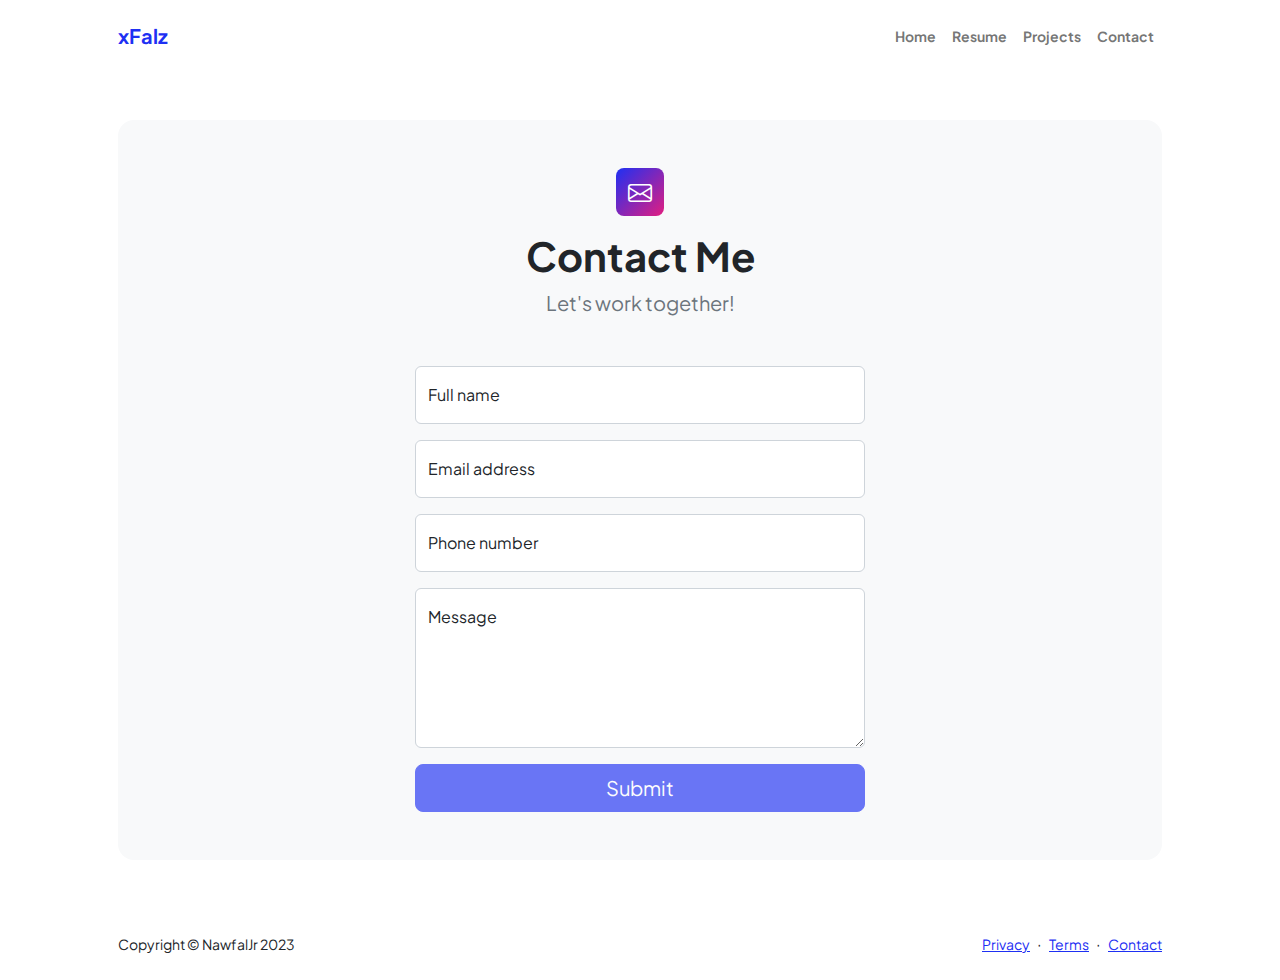
==== contact.html @ ce2e2e3f "Add files via upload" ====
<!DOCTYPE html>
<html lang="en">
    <head>
        <meta charset="utf-8" />
        <meta name="viewport" content="width=device-width, initial-scale=1, shrink-to-fit=no" />
        <meta name="description" content />
        <meta name="author" content />
        <title>Modern Business - NawfalJr</title>
        <!-- Favicon-->
        <link rel="icon" type="image/x-icon" href="assets/20230721_092258.png" />
        <!-- Custom Google font-->
        <link rel="preconnect" href="https://fonts.googleapis.com" />
        <link rel="preconnect" href="https://fonts.gstatic.com" crossorigin />
        <link href="https://fonts.googleapis.com/css2?family=Plus+Jakarta+Sans:wght@100;200;300;400;500;600;700;800;900&amp;display=swap" rel="stylesheet" />
        <!-- Bootstrap icons-->
        <link href="https://cdn.jsdelivr.net/npm/bootstrap-icons@1.8.1/font/bootstrap-icons.css" rel="stylesheet" />
        <!-- Core theme CSS (includes Bootstrap)-->
        <link href="css/styles.css" rel="stylesheet" />
    </head>
    <body class="d-flex flex-column">
        <main class="flex-shrink-0">
            <!-- Navigation-->
            <nav class="navbar navbar-expand-lg navbar-light bg-white py-3">
                <div class="container px-5">
                    <a class="navbar-brand" href="index.html"><span class="fw-bolder text-primary">xFalz</span></a>
                    <button class="navbar-toggler" type="button" data-bs-toggle="collapse" data-bs-target="#navbarSupportedContent" aria-controls="navbarSupportedContent" aria-expanded="false" aria-label="Toggle navigation"><span class="navbar-toggler-icon"></span></button>
                    <div class="collapse navbar-collapse" id="navbarSupportedContent">
                        <ul class="navbar-nav ms-auto mb-2 mb-lg-0 small fw-bolder">
                            <li class="nav-item"><a class="nav-link" href="index.html">Home</a></li>
                            <li class="nav-item"><a class="nav-link" href="resume.html">Resume</a></li>
                            <li class="nav-item"><a class="nav-link" href="projects.html">Projects</a></li>
                            <li class="nav-item"><a class="nav-link" href="contact.html">Contact</a></li>
                        </ul>
                    </div>
                </div>
            </nav>
            <!-- Page content-->
            <section class="py-5">
                <div class="container px-5">
                    <!-- Contact form-->
                    <div class="bg-light rounded-4 py-5 px-4 px-md-5">
                        <div class="text-center mb-5">
                            <div class="feature bg-primary bg-gradient-primary-to-secondary text-white rounded-3 mb-3"><i class="bi bi-envelope"></i></div>
                            <h1 class="fw-bolder">Contact Me</h1>
                            <p class="lead fw-normal text-muted mb-0">Let's work together!</p>
                        </div>
                        <div class="row gx-5 justify-content-center">
                            <div class="col-lg-8 col-xl-6">
                                <!-- * * * * * * * * * * * * * * *-->
                                <!-- * * SB Forms Contact Form * *-->
                                <!-- * * * * * * * * * * * * * * *-->
                                <!-- This form is pre-integrated with SB Forms.-->
                                <!-- To make this form functional, sign up at-->
                                <!-- https://startbootstrap.com/solution/contact-forms-->
                                <!-- to get an API token!-->
                                <form id="contactForm" data-sb-form-api-token="API_TOKEN">
                                    <!-- Name input-->
                                    <div class="form-floating mb-3">
                                        <input class="form-control" id="name" type="text" placeholder="Enter your name..." data-sb-validations="required" />
                                        <label for="name">Full name</label>
                                        <div class="invalid-feedback" data-sb-feedback="name:required">A name is required.</div>
                                    </div>
                                    <!-- Email address input-->
                                    <div class="form-floating mb-3">
                                        <input class="form-control" id="email" type="email" placeholder="name@example.com" data-sb-validations="required,email" />
                                        <label for="email">Email address</label>
                                        <div class="invalid-feedback" data-sb-feedback="email:required">An email is required.</div>
                                        <div class="invalid-feedback" data-sb-feedback="email:email">Email is not valid.</div>
                                    </div>
                                    <!-- Phone number input-->
                                    <div class="form-floating mb-3">
                                        <input class="form-control" id="phone" type="tel" placeholder="(123) 456-7890" data-sb-validations="required" />
                                        <label for="phone">Phone number</label>
                                        <div class="invalid-feedback" data-sb-feedback="phone:required">A phone number is required.</div>
                                    </div>
                                    <!-- Message input-->
                                    <div class="form-floating mb-3">
                                        <textarea class="form-control" id="message" type="text" placeholder="Enter your message here..." style="height: 10rem" data-sb-validations="required"></textarea>
                                        <label for="message">Message</label>
                                        <div class="invalid-feedback" data-sb-feedback="message:required">A message is required.</div>
                                    </div>
                                    <!-- Submit success message-->
                                    <!---->
                                    <!-- This is what your users will see when the form-->
                                    <!-- has successfully submitted-->
                                    <div class="d-none" id="submitSuccessMessage">
                                        <div class="text-center mb-3">
                                            <div class="fw-bolder">Form submission successful!</div>
                                            To activate this form, sign up at
                                            <br />
                                            <a href="https://startbootstrap.com/solution/contact-forms">https://startbootstrap.com/solution/contact-forms</a>
                                        </div>
                                    </div>
                                    <!-- Submit error message-->
                                    <!---->
                                    <!-- This is what your users will see when there is-->
                                    <!-- an error submitting the form-->
                                    <div class="d-none" id="submitErrorMessage"><div class="text-center text-danger mb-3">Error sending message!</div></div>
                                    <!-- Submit Button-->
                                    <div class="d-grid"><button class="btn btn-primary btn-lg disabled" id="submitButton" type="submit">Submit</button></div>
                                </form>
                            </div>
                        </div>
                    </div>
                </div>
            </section>
        </main>
        <!-- Footer-->
        <footer class="bg-white py-4 mt-auto">
            <div class="container px-5">
                <div class="row align-items-center justify-content-between flex-column flex-sm-row">
                    <div class="col-auto"><div class="small m-0">Copyright &copy; NawfalJr 2023</div></div>
                    <div class="col-auto">
                        <a class="small" href="#!">Privacy</a>
                        <span class="mx-1">&middot;</span>
                        <a class="small" href="#!">Terms</a>
                        <span class="mx-1">&middot;</span>
                        <a class="small" href="#!">Contact</a>
                    </div>
                </div>
            </div>
        </footer>
        <!-- Bootstrap core JS-->
        <script src="https://cdn.jsdelivr.net/npm/bootstrap@5.2.3/dist/js/bootstrap.bundle.min.js"></script>
        <!-- Core theme JS-->
        <script src="js/scripts.js"></script>
        <!-- * * * * * * * * * * * * * * * * * * * * * * * * * * * * * * * * * * * * * * * *-->
        <!-- * *                               SB Forms JS                               * *-->
        <!-- * * Activate your form at https://startbootstrap.com/solution/contact-forms * *-->
        <!-- * * * * * * * * * * * * * * * * * * * * * * * * * * * * * * * * * * * * * * * *-->
        <script src="https://cdn.startbootstrap.com/sb-forms-latest.js"></script>
    </body>
</html>
---- css/styles.css ----
@charset "UTF-8";
:root {
  --bs-blue: #1e30f3;
  --bs-indigo: #6610f2;
  --bs-purple: #6f42c1;
  --bs-pink: #e21e80;
  --bs-red: #dc3545;
  --bs-orange: #fd7e14;
  --bs-yellow: #ffc107;
  --bs-green: #198754;
  --bs-teal: #20c997;
  --bs-cyan: #0dcaf0;
  --bs-black: #000;
  --bs-white: #fff;
  --bs-gray: #6c757d;
  --bs-gray-dark: #343a40;
  --bs-gray-100: #f8f9fa;
  --bs-gray-200: #e9ecef;
  --bs-gray-300: #dee2e6;
  --bs-gray-400: #ced4da;
  --bs-gray-500: #adb5bd;
  --bs-gray-600: #6c757d;
  --bs-gray-700: #495057;
  --bs-gray-800: #343a40;
  --bs-gray-900: #212529;
  --bs-primary: #1e30f3;
  --bs-secondary: #e21e80;
  --bs-success: #198754;
  --bs-info: #0dcaf0;
  --bs-warning: #ffc107;
  --bs-danger: #dc3545;
  --bs-light: #f8f9fa;
  --bs-dark: #212529;
  --bs-primary-rgb: 30, 48, 243;
  --bs-secondary-rgb: 226, 30, 128;
  --bs-success-rgb: 25, 135, 84;
  --bs-info-rgb: 13, 202, 240;
  --bs-warning-rgb: 255, 193, 7;
  --bs-danger-rgb: 220, 53, 69;
  --bs-light-rgb: 248, 249, 250;
  --bs-dark-rgb: 33, 37, 41;
  --bs-white-rgb: 255, 255, 255;
  --bs-black-rgb: 0, 0, 0;
  --bs-body-color-rgb: 33, 37, 41;
  --bs-body-bg-rgb: 255, 255, 255;
  --bs-font-sans-serif: "Plus Jakarta Sans";
  --bs-font-monospace: SFMono-Regular, Menlo, Monaco, Consolas, "Liberation Mono", "Courier New", monospace;
  --bs-gradient: linear-gradient(180deg, rgba(255, 255, 255, 0.15), rgba(255, 255, 255, 0));
  --bs-body-font-family: var(--bs-font-sans-serif);
  --bs-body-font-size: 1rem;
  --bs-body-font-weight: 400;
  --bs-body-line-height: 1.5;
  --bs-body-color: #212529;
  --bs-body-bg: #fff;
  --bs-border-width: 1px;
  --bs-border-style: solid;
  --bs-border-color: #dee2e6;
  --bs-border-color-translucent: rgba(0, 0, 0, 0.175);
  --bs-border-radius: 0.375rem;
  --bs-border-radius-sm: 0.25rem;
  --bs-border-radius-lg: 0.5rem;
  --bs-border-radius-xl: 1rem;
  --bs-border-radius-2xl: 2rem;
  --bs-border-radius-pill: 50rem;
  --bs-link-color: #1e30f3;
  --bs-link-hover-color: #1826c2;
  --bs-code-color: #e21e80;
  --bs-highlight-bg: #fff3cd;
}

*,
*::before,
*::after {
  box-sizing: border-box;
}

@media (prefers-reduced-motion: no-preference) {
  :root {
    scroll-behavior: smooth;
  }
}

body {
  margin: 0;
  font-family: var(--bs-body-font-family);
  font-size: var(--bs-body-font-size);
  font-weight: var(--bs-body-font-weight);
  line-height: var(--bs-body-line-height);
  color: var(--bs-body-color);
  text-align: var(--bs-body-text-align);
  background-color: var(--bs-body-bg);
  -webkit-text-size-adjust: 100%;
  -webkit-tap-highlight-color: rgba(255, 255, 255, 0);
}

hr {
  margin: 1rem 0;
  color: inherit;
  border: 0;
  border-top: 1px solid;
  opacity: 0.25;
}

h6, .h6, h5, .h5, h4, .h4, h3, .h3, h2, .h2, h1, .h1 {
  margin-top: 0;
  margin-bottom: 0.5rem;
  font-weight: 500;
  line-height: 1.2;
}

h1, .h1 {
  font-size: calc(1.375rem + 1.5vw);
}
@media (min-width: 1200px) {
  h1, .h1 {
    font-size: 2.5rem;
  }
}

h2, .h2 {
  font-size: calc(1.325rem + 0.9vw);
}
@media (min-width: 1200px) {
  h2, .h2 {
    font-size: 2rem;
  }
}

h3, .h3 {
  font-size: calc(1.3rem + 0.6vw);
}
@media (min-width: 1200px) {
  h3, .h3 {
    font-size: 1.75rem;
  }
}

h4, .h4 {
  font-size: calc(1.275rem + 0.3vw);
}
@media (min-width: 1200px) {
  h4, .h4 {
    font-size: 1.5rem;
  }
}

h5, .h5 {
  font-size: 1.25rem;
}

h6, .h6 {
  font-size: 1rem;
}

p {
  margin-top: 0;
  margin-bottom: 1rem;
}

abbr[title] {
  -webkit-text-decoration: underline dotted;
          text-decoration: underline dotted;
  cursor: help;
  -webkit-text-decoration-skip-ink: none;
          text-decoration-skip-ink: none;
}

address {
  margin-bottom: 1rem;
  font-style: normal;
  line-height: inherit;
}

ol,
ul {
  padding-left: 2rem;
}

ol,
ul,
dl {
  margin-top: 0;
  margin-bottom: 1rem;
}

ol ol,
ul ul,
ol ul,
ul ol {
  margin-bottom: 0;
}

dt {
  font-weight: 700;
}

dd {
  margin-bottom: 0.5rem;
  margin-left: 0;
}

blockquote {
  margin: 0 0 1rem;
}

b,
strong {
  font-weight: bolder;
}

small, .small {
  font-size: 0.875em;
}

mark, .mark {
  padding: 0.1875em;
  background-color: var(--bs-highlight-bg);
}

sub,
sup {
  position: relative;
  font-size: 0.75em;
  line-height: 0;
  vertical-align: baseline;
}

sub {
  bottom: -0.25em;
}

sup {
  top: -0.5em;
}

a {
  color: var(--bs-link-color);
  text-decoration: underline;
}
a:hover {
  color: var(--bs-link-hover-color);
}

a:not([href]):not([class]), a:not([href]):not([class]):hover {
  color: inherit;
  text-decoration: none;
}

pre,
code,
kbd,
samp {
  font-family: var(--bs-font-monospace);
  font-size: 1em;
}

pre {
  display: block;
  margin-top: 0;
  margin-bottom: 1rem;
  overflow: auto;
  font-size: 0.875em;
}
pre code {
  font-size: inherit;
  color: inherit;
  word-break: normal;
}

code {
  font-size: 0.875em;
  color: var(--bs-code-color);
  word-wrap: break-word;
}
a > code {
  color: inherit;
}

kbd {
  padding: 0.1875rem 0.375rem;
  font-size: 0.875em;
  color: var(--bs-body-bg);
  background-color: var(--bs-body-color);
  border-radius: 0.25rem;
}
kbd kbd {
  padding: 0;
  font-size: 1em;
}

figure {
  margin: 0 0 1rem;
}

img,
svg {
  vertical-align: middle;
}

table {
  caption-side: bottom;
  border-collapse: collapse;
}

caption {
  padding-top: 0.5rem;
  padding-bottom: 0.5rem;
  color: #6c757d;
  text-align: left;
}

th {
  text-align: inherit;
  text-align: -webkit-match-parent;
}

thead,
tbody,
tfoot,
tr,
td,
th {
  border-color: inherit;
  border-style: solid;
  border-width: 0;
}

label {
  display: inline-block;
}

button {
  border-radius: 0;
}

button:focus:not(:focus-visible) {
  outline: 0;
}

input,
button,
select,
optgroup,
textarea {
  margin: 0;
  font-family: inherit;
  font-size: inherit;
  line-height: inherit;
}

button,
select {
  text-transform: none;
}

[role=button] {
  cursor: pointer;
}

select {
  word-wrap: normal;
}
select:disabled {
  opacity: 1;
}

[list]:not([type=date]):not([type=datetime-local]):not([type=month]):not([type=week]):not([type=time])::-webkit-calendar-picker-indicator {
  display: none !important;
}

button,
[type=button],
[type=reset],
[type=submit] {
  -webkit-appearance: button;
}
button:not(:disabled),
[type=button]:not(:disabled),
[type=reset]:not(:disabled),
[type=submit]:not(:disabled) {
  cursor: pointer;
}

::-moz-focus-inner {
  padding: 0;
  border-style: none;
}

textarea {
  resize: vertical;
}

fieldset {
  min-width: 0;
  padding: 0;
  margin: 0;
  border: 0;
}

legend {
  float: left;
  width: 100%;
  padding: 0;
  margin-bottom: 0.5rem;
  font-size: calc(1.275rem + 0.3vw);
  line-height: inherit;
}
@media (min-width: 1200px) {
  legend {
    font-size: 1.5rem;
  }
}
legend + * {
  clear: left;
}

::-webkit-datetime-edit-fields-wrapper,
::-webkit-datetime-edit-text,
::-webkit-datetime-edit-minute,
::-webkit-datetime-edit-hour-field,
::-webkit-datetime-edit-day-field,
::-webkit-datetime-edit-month-field,
::-webkit-datetime-edit-year-field {
  padding: 0;
}

::-webkit-inner-spin-button {
  height: auto;
}

[type=search] {
  outline-offset: -2px;
  -webkit-appearance: textfield;
}

/* rtl:raw:
[type="tel"],
[type="url"],
[type="email"],
[type="number"] {
  direction: ltr;
}
*/
::-webkit-search-decoration {
  -webkit-appearance: none;
}

::-webkit-color-swatch-wrapper {
  padding: 0;
}

::file-selector-button {
  font: inherit;
  -webkit-appearance: button;
}

output {
  display: inline-block;
}

iframe {
  border: 0;
}

summary {
  display: list-item;
  cursor: pointer;
}

progress {
  vertical-align: baseline;
}

[hidden] {
  display: none !important;
}

.lead {
  font-size: 1.25rem;
  font-weight: 300;
}

.display-1 {
  font-size: calc(1.625rem + 4.5vw);
  font-weight: 300;
  line-height: 1.2;
}
@media (min-width: 1200px) {
  .display-1 {
    font-size: 5rem;
  }
}

.display-2 {
  font-size: calc(1.575rem + 3.9vw);
  font-weight: 300;
  line-height: 1.2;
}
@media (min-width: 1200px) {
  .display-2 {
    font-size: 4.5rem;
  }
}

.display-3 {
  font-size: calc(1.525rem + 3.3vw);
  font-weight: 300;
  line-height: 1.2;
}
@media (min-width: 1200px) {
  .display-3 {
    font-size: 4rem;
  }
}

.display-4 {
  font-size: calc(1.475rem + 2.7vw);
  font-weight: 300;
  line-height: 1.2;
}
@media (min-width: 1200px) {
  .display-4 {
    font-size: 3.5rem;
  }
}

.display-5 {
  font-size: calc(1.425rem + 2.1vw);
  font-weight: 300;
  line-height: 1.2;
}
@media (min-width: 1200px) {
  .display-5 {
    font-size: 3rem;
  }
}

.display-6 {
  font-size: calc(1.375rem + 1.5vw);
  font-weight: 300;
  line-height: 1.2;
}
@media (min-width: 1200px) {
  .display-6 {
    font-size: 2.5rem;
  }
}

.list-unstyled {
  padding-left: 0;
  list-style: none;
}

.list-inline {
  padding-left: 0;
  list-style: none;
}

.list-inline-item {
  display: inline-block;
}
.list-inline-item:not(:last-child) {
  margin-right: 0.5rem;
}

.initialism {
  font-size: 0.875em;
  text-transform: uppercase;
}

.blockquote {
  margin-bottom: 1rem;
  font-size: 1.25rem;
}
.blockquote > :last-child {
  margin-bottom: 0;
}

.blockquote-footer {
  margin-top: -1rem;
  margin-bottom: 1rem;
  font-size: 0.875em;
  color: #6c757d;
}
.blockquote-footer::before {
  content: "— ";
}

.img-fluid {
  max-width: 100%;
  height: auto;
}

.img-thumbnail {
  padding: 0.25rem;
  background-color: #fff;
  border: 1px solid var(--bs-border-color);
  border-radius: 0.375rem;
  max-width: 100%;
  height: auto;
}

.figure {
  display: inline-block;
}

.figure-img {
  margin-bottom: 0.5rem;
  line-height: 1;
}

.figure-caption {
  font-size: 0.875em;
  color: #6c757d;
}

.container,
.container-fluid,
.container-xxl,
.container-xl,
.container-lg,
.container-md,
.container-sm {
  --bs-gutter-x: 1.5rem;
  --bs-gutter-y: 0;
  width: 100%;
  padding-right: calc(var(--bs-gutter-x) * 0.5);
  padding-left: calc(var(--bs-gutter-x) * 0.5);
  margin-right: auto;
  margin-left: auto;
}

@media (min-width: 576px) {
  .container-sm, .container {
    max-width: 540px;
  }
}
@media (min-width: 768px) {
  .container-md, .container-sm, .container {
    max-width: 720px;
  }
}
@media (min-width: 992px) {
  .container-lg, .container-md, .container-sm, .container {
    max-width: 960px;
  }
}
@media (min-width: 1200px) {
  .container-xl, .container-lg, .container-md, .container-sm, .container {
    max-width: 1140px;
  }
}
@media (min-width: 1400px) {
  .container-xxl, .container-xl, .container-lg, .container-md, .container-sm, .container {
    max-width: 1320px;
  }
}
.row {
  --bs-gutter-x: 1.5rem;
  --bs-gutter-y: 0;
  display: flex;
  flex-wrap: wrap;
  margin-top: calc(-1 * var(--bs-gutter-y));
  margin-right: calc(-0.5 * var(--bs-gutter-x));
  margin-left: calc(-0.5 * var(--bs-gutter-x));
}
.row > * {
  flex-shrink: 0;
  width: 100%;
  max-width: 100%;
  padding-right: calc(var(--bs-gutter-x) * 0.5);
  padding-left: calc(var(--bs-gutter-x) * 0.5);
  margin-top: var(--bs-gutter-y);
}

.col {
  flex: 1 0 0%;
}

.row-cols-auto > * {
  flex: 0 0 auto;
  width: auto;
}

.row-cols-1 > * {
  flex: 0 0 auto;
  width: 100%;
}

.row-cols-2 > * {
  flex: 0 0 auto;
  width: 50%;
}

.row-cols-3 > * {
  flex: 0 0 auto;
  width: 33.3333333333%;
}

.row-cols-4 > * {
  flex: 0 0 auto;
  width: 25%;
}

.row-cols-5 > * {
  flex: 0 0 auto;
  width: 20%;
}

.row-cols-6 > * {
  flex: 0 0 auto;
  width: 16.6666666667%;
}

.col-auto {
  flex: 0 0 auto;
  width: auto;
}

.col-1 {
  flex: 0 0 auto;
  width: 8.33333333%;
}

.col-2 {
  flex: 0 0 auto;
  width: 16.66666667%;
}

.col-3 {
  flex: 0 0 auto;
  width: 25%;
}

.col-4 {
  flex: 0 0 auto;
  width: 33.33333333%;
}

.col-5 {
  flex: 0 0 auto;
  width: 41.66666667%;
}

.col-6 {
  flex: 0 0 auto;
  width: 50%;
}

.col-7 {
  flex: 0 0 auto;
  width: 58.33333333%;
}

.col-8 {
  flex: 0 0 auto;
  width: 66.66666667%;
}

.col-9 {
  flex: 0 0 auto;
  width: 75%;
}

.col-10 {
  flex: 0 0 auto;
  width: 83.33333333%;
}

.col-11 {
  flex: 0 0 auto;
  width: 91.66666667%;
}

.col-12 {
  flex: 0 0 auto;
  width: 100%;
}

.offset-1 {
  margin-left: 8.33333333%;
}

.offset-2 {
  margin-left: 16.66666667%;
}

.offset-3 {
  margin-left: 25%;
}

.offset-4 {
  margin-left: 33.33333333%;
}

.offset-5 {
  margin-left: 41.66666667%;
}

.offset-6 {
  margin-left: 50%;
}

.offset-7 {
  margin-left: 58.33333333%;
}

.offset-8 {
  margin-left: 66.66666667%;
}

.offset-9 {
  margin-left: 75%;
}

.offset-10 {
  margin-left: 83.33333333%;
}

.offset-11 {
  margin-left: 91.66666667%;
}

.g-0,
.gx-0 {
  --bs-gutter-x: 0;
}

.g-0,
.gy-0 {
  --bs-gutter-y: 0;
}

.g-1,
.gx-1 {
  --bs-gutter-x: 0.25rem;
}

.g-1,
.gy-1 {
  --bs-gutter-y: 0.25rem;
}

.g-2,
.gx-2 {
  --bs-gutter-x: 0.5rem;
}

.g-2,
.gy-2 {
  --bs-gutter-y: 0.5rem;
}

.g-3,
.gx-3 {
  --bs-gutter-x: 1rem;
}

.g-3,
.gy-3 {
  --bs-gutter-y: 1rem;
}

.g-4,
.gx-4 {
  --bs-gutter-x: 1.5rem;
}

.g-4,
.gy-4 {
  --bs-gutter-y: 1.5rem;
}

.g-5,
.gx-5 {
  --bs-gutter-x: 3rem;
}

.g-5,
.gy-5 {
  --bs-gutter-y: 3rem;
}

@media (min-width: 576px) {
  .col-sm {
    flex: 1 0 0%;
  }
  .row-cols-sm-auto > * {
    flex: 0 0 auto;
    width: auto;
  }
  .row-cols-sm-1 > * {
    flex: 0 0 auto;
    width: 100%;
  }
  .row-cols-sm-2 > * {
    flex: 0 0 auto;
    width: 50%;
  }
  .row-cols-sm-3 > * {
    flex: 0 0 auto;
    width: 33.3333333333%;
  }
  .row-cols-sm-4 > * {
    flex: 0 0 auto;
    width: 25%;
  }
  .row-cols-sm-5 > * {
    flex: 0 0 auto;
    width: 20%;
  }
  .row-cols-sm-6 > * {
    flex: 0 0 auto;
    width: 16.6666666667%;
  }
  .col-sm-auto {
    flex: 0 0 auto;
    width: auto;
  }
  .col-sm-1 {
    flex: 0 0 auto;
    width: 8.33333333%;
  }
  .col-sm-2 {
    flex: 0 0 auto;
    width: 16.66666667%;
  }
  .col-sm-3 {
    flex: 0 0 auto;
    width: 25%;
  }
  .col-sm-4 {
    flex: 0 0 auto;
    width: 33.33333333%;
  }
  .col-sm-5 {
    flex: 0 0 auto;
    width: 41.66666667%;
  }
  .col-sm-6 {
    flex: 0 0 auto;
    width: 50%;
  }
  .col-sm-7 {
    flex: 0 0 auto;
    width: 58.33333333%;
  }
  .col-sm-8 {
    flex: 0 0 auto;
    width: 66.66666667%;
  }
  .col-sm-9 {
    flex: 0 0 auto;
    width: 75%;
  }
  .col-sm-10 {
    flex: 0 0 auto;
    width: 83.33333333%;
  }
  .col-sm-11 {
    flex: 0 0 auto;
    width: 91.66666667%;
  }
  .col-sm-12 {
    flex: 0 0 auto;
    width: 100%;
  }
  .offset-sm-0 {
    margin-left: 0;
  }
  .offset-sm-1 {
    margin-left: 8.33333333%;
  }
  .offset-sm-2 {
    margin-left: 16.66666667%;
  }
  .offset-sm-3 {
    margin-left: 25%;
  }
  .offset-sm-4 {
    margin-left: 33.33333333%;
  }
  .offset-sm-5 {
    margin-left: 41.66666667%;
  }
  .offset-sm-6 {
    margin-left: 50%;
  }
  .offset-sm-7 {
    margin-left: 58.33333333%;
  }
  .offset-sm-8 {
    margin-left: 66.66666667%;
  }
  .offset-sm-9 {
    margin-left: 75%;
  }
  .offset-sm-10 {
    margin-left: 83.33333333%;
  }
  .offset-sm-11 {
    margin-left: 91.66666667%;
  }
  .g-sm-0,
  .gx-sm-0 {
    --bs-gutter-x: 0;
  }
  .g-sm-0,
  .gy-sm-0 {
    --bs-gutter-y: 0;
  }
  .g-sm-1,
  .gx-sm-1 {
    --bs-gutter-x: 0.25rem;
  }
  .g-sm-1,
  .gy-sm-1 {
    --bs-gutter-y: 0.25rem;
  }
  .g-sm-2,
  .gx-sm-2 {
    --bs-gutter-x: 0.5rem;
  }
  .g-sm-2,
  .gy-sm-2 {
    --bs-gutter-y: 0.5rem;
  }
  .g-sm-3,
  .gx-sm-3 {
    --bs-gutter-x: 1rem;
  }
  .g-sm-3,
  .gy-sm-3 {
    --bs-gutter-y: 1rem;
  }
  .g-sm-4,
  .gx-sm-4 {
    --bs-gutter-x: 1.5rem;
  }
  .g-sm-4,
  .gy-sm-4 {
    --bs-gutter-y: 1.5rem;
  }
  .g-sm-5,
  .gx-sm-5 {
    --bs-gutter-x: 3rem;
  }
  .g-sm-5,
  .gy-sm-5 {
    --bs-gutter-y: 3rem;
  }
}
@media (min-width: 768px) {
  .col-md {
    flex: 1 0 0%;
  }
  .row-cols-md-auto > * {
    flex: 0 0 auto;
    width: auto;
  }
  .row-cols-md-1 > * {
    flex: 0 0 auto;
    width: 100%;
  }
  .row-cols-md-2 > * {
    flex: 0 0 auto;
    width: 50%;
  }
  .row-cols-md-3 > * {
    flex: 0 0 auto;
    width: 33.3333333333%;
  }
  .row-cols-md-4 > * {
    flex: 0 0 auto;
    width: 25%;
  }
  .row-cols-md-5 > * {
    flex: 0 0 auto;
    width: 20%;
  }
  .row-cols-md-6 > * {
    flex: 0 0 auto;
    width: 16.6666666667%;
  }
  .col-md-auto {
    flex: 0 0 auto;
    width: auto;
  }
  .col-md-1 {
    flex: 0 0 auto;
    width: 8.33333333%;
  }
  .col-md-2 {
    flex: 0 0 auto;
    width: 16.66666667%;
  }
  .col-md-3 {
    flex: 0 0 auto;
    width: 25%;
  }
  .col-md-4 {
    flex: 0 0 auto;
    width: 33.33333333%;
  }
  .col-md-5 {
    flex: 0 0 auto;
    width: 41.66666667%;
  }
  .col-md-6 {
    flex: 0 0 auto;
    width: 50%;
  }
  .col-md-7 {
    flex: 0 0 auto;
    width: 58.33333333%;
  }
  .col-md-8 {
    flex: 0 0 auto;
    width: 66.66666667%;
  }
  .col-md-9 {
    flex: 0 0 auto;
    width: 75%;
  }
  .col-md-10 {
    flex: 0 0 auto;
    width: 83.33333333%;
  }
  .col-md-11 {
    flex: 0 0 auto;
    width: 91.66666667%;
  }
  .col-md-12 {
    flex: 0 0 auto;
    width: 100%;
  }
  .offset-md-0 {
    margin-left: 0;
  }
  .offset-md-1 {
    margin-left: 8.33333333%;
  }
  .offset-md-2 {
    margin-left: 16.66666667%;
  }
  .offset-md-3 {
    margin-left: 25%;
  }
  .offset-md-4 {
    margin-left: 33.33333333%;
  }
  .offset-md-5 {
    margin-left: 41.66666667%;
  }
  .offset-md-6 {
    margin-left: 50%;
  }
  .offset-md-7 {
    margin-left: 58.33333333%;
  }
  .offset-md-8 {
    margin-left: 66.66666667%;
  }
  .offset-md-9 {
    margin-left: 75%;
  }
  .offset-md-10 {
    margin-left: 83.33333333%;
  }
  .offset-md-11 {
    margin-left: 91.66666667%;
  }
  .g-md-0,
  .gx-md-0 {
    --bs-gutter-x: 0;
  }
  .g-md-0,
  .gy-md-0 {
    --bs-gutter-y: 0;
  }
  .g-md-1,
  .gx-md-1 {
    --bs-gutter-x: 0.25rem;
  }
  .g-md-1,
  .gy-md-1 {
    --bs-gutter-y: 0.25rem;
  }
  .g-md-2,
  .gx-md-2 {
    --bs-gutter-x: 0.5rem;
  }
  .g-md-2,
  .gy-md-2 {
    --bs-gutter-y: 0.5rem;
  }
  .g-md-3,
  .gx-md-3 {
    --bs-gutter-x: 1rem;
  }
  .g-md-3,
  .gy-md-3 {
    --bs-gutter-y: 1rem;
  }
  .g-md-4,
  .gx-md-4 {
    --bs-gutter-x: 1.5rem;
  }
  .g-md-4,
  .gy-md-4 {
    --bs-gutter-y: 1.5rem;
  }
  .g-md-5,
  .gx-md-5 {
    --bs-gutter-x: 3rem;
  }
  .g-md-5,
  .gy-md-5 {
    --bs-gutter-y: 3rem;
  }
}
@media (min-width: 992px) {
  .col-lg {
    flex: 1 0 0%;
  }
  .row-cols-lg-auto > * {
    flex: 0 0 auto;
    width: auto;
  }
  .row-cols-lg-1 > * {
    flex: 0 0 auto;
    width: 100%;
  }
  .row-cols-lg-2 > * {
    flex: 0 0 auto;
    width: 50%;
  }
  .row-cols-lg-3 > * {
    flex: 0 0 auto;
    width: 33.3333333333%;
  }
  .row-cols-lg-4 > * {
    flex: 0 0 auto;
    width: 25%;
  }
  .row-cols-lg-5 > * {
    flex: 0 0 auto;
    width: 20%;
  }
  .row-cols-lg-6 > * {
    flex: 0 0 auto;
    width: 16.6666666667%;
  }
  .col-lg-auto {
    flex: 0 0 auto;
    width: auto;
  }
  .col-lg-1 {
    flex: 0 0 auto;
    width: 8.33333333%;
  }
  .col-lg-2 {
    flex: 0 0 auto;
    width: 16.66666667%;
  }
  .col-lg-3 {
    flex: 0 0 auto;
    width: 25%;
  }
  .col-lg-4 {
    flex: 0 0 auto;
    width: 33.33333333%;
  }
  .col-lg-5 {
    flex: 0 0 auto;
    width: 41.66666667%;
  }
  .col-lg-6 {
    flex: 0 0 auto;
    width: 50%;
  }
  .col-lg-7 {
    flex: 0 0 auto;
    width: 58.33333333%;
  }
  .col-lg-8 {
    flex: 0 0 auto;
    width: 66.66666667%;
  }
  .col-lg-9 {
    flex: 0 0 auto;
    width: 75%;
  }
  .col-lg-10 {
    flex: 0 0 auto;
    width: 83.33333333%;
  }
  .col-lg-11 {
    flex: 0 0 auto;
    width: 91.66666667%;
  }
  .col-lg-12 {
    flex: 0 0 auto;
    width: 100%;
  }
  .offset-lg-0 {
    margin-left: 0;
  }
  .offset-lg-1 {
    margin-left: 8.33333333%;
  }
  .offset-lg-2 {
    margin-left: 16.66666667%;
  }
  .offset-lg-3 {
    margin-left: 25%;
  }
  .offset-lg-4 {
    margin-left: 33.33333333%;
  }
  .offset-lg-5 {
    margin-left: 41.66666667%;
  }
  .offset-lg-6 {
    margin-left: 50%;
  }
  .offset-lg-7 {
    margin-left: 58.33333333%;
  }
  .offset-lg-8 {
    margin-left: 66.66666667%;
  }
  .offset-lg-9 {
    margin-left: 75%;
  }
  .offset-lg-10 {
    margin-left: 83.33333333%;
  }
  .offset-lg-11 {
    margin-left: 91.66666667%;
  }
  .g-lg-0,
  .gx-lg-0 {
    --bs-gutter-x: 0;
  }
  .g-lg-0,
  .gy-lg-0 {
    --bs-gutter-y: 0;
  }
  .g-lg-1,
  .gx-lg-1 {
    --bs-gutter-x: 0.25rem;
  }
  .g-lg-1,
  .gy-lg-1 {
    --bs-gutter-y: 0.25rem;
  }
  .g-lg-2,
  .gx-lg-2 {
    --bs-gutter-x: 0.5rem;
  }
  .g-lg-2,
  .gy-lg-2 {
    --bs-gutter-y: 0.5rem;
  }
  .g-lg-3,
  .gx-lg-3 {
    --bs-gutter-x: 1rem;
  }
  .g-lg-3,
  .gy-lg-3 {
    --bs-gutter-y: 1rem;
  }
  .g-lg-4,
  .gx-lg-4 {
    --bs-gutter-x: 1.5rem;
  }
  .g-lg-4,
  .gy-lg-4 {
    --bs-gutter-y: 1.5rem;
  }
  .g-lg-5,
  .gx-lg-5 {
    --bs-gutter-x: 3rem;
  }
  .g-lg-5,
  .gy-lg-5 {
    --bs-gutter-y: 3rem;
  }
}
@media (min-width: 1200px) {
  .col-xl {
    flex: 1 0 0%;
  }
  .row-cols-xl-auto > * {
    flex: 0 0 auto;
    width: auto;
  }
  .row-cols-xl-1 > * {
    flex: 0 0 auto;
    width: 100%;
  }
  .row-cols-xl-2 > * {
    flex: 0 0 auto;
    width: 50%;
  }
  .row-cols-xl-3 > * {
    flex: 0 0 auto;
    width: 33.3333333333%;
  }
  .row-cols-xl-4 > * {
    flex: 0 0 auto;
    width: 25%;
  }
  .row-cols-xl-5 > * {
    flex: 0 0 auto;
    width: 20%;
  }
  .row-cols-xl-6 > * {
    flex: 0 0 auto;
    width: 16.6666666667%;
  }
  .col-xl-auto {
    flex: 0 0 auto;
    width: auto;
  }
  .col-xl-1 {
    flex: 0 0 auto;
    width: 8.33333333%;
  }
  .col-xl-2 {
    flex: 0 0 auto;
    width: 16.66666667%;
  }
  .col-xl-3 {
    flex: 0 0 auto;
    width: 25%;
  }
  .col-xl-4 {
    flex: 0 0 auto;
    width: 33.33333333%;
  }
  .col-xl-5 {
    flex: 0 0 auto;
    width: 41.66666667%;
  }
  .col-xl-6 {
    flex: 0 0 auto;
    width: 50%;
  }
  .col-xl-7 {
    flex: 0 0 auto;
    width: 58.33333333%;
  }
  .col-xl-8 {
    flex: 0 0 auto;
    width: 66.66666667%;
  }
  .col-xl-9 {
    flex: 0 0 auto;
    width: 75%;
  }
  .col-xl-10 {
    flex: 0 0 auto;
    width: 83.33333333%;
  }
  .col-xl-11 {
    flex: 0 0 auto;
    width: 91.66666667%;
  }
  .col-xl-12 {
    flex: 0 0 auto;
    width: 100%;
  }
  .offset-xl-0 {
    margin-left: 0;
  }
  .offset-xl-1 {
    margin-left: 8.33333333%;
  }
  .offset-xl-2 {
    margin-left: 16.66666667%;
  }
  .offset-xl-3 {
    margin-left: 25%;
  }
  .offset-xl-4 {
    margin-left: 33.33333333%;
  }
  .offset-xl-5 {
    margin-left: 41.66666667%;
  }
  .offset-xl-6 {
    margin-left: 50%;
  }
  .offset-xl-7 {
    margin-left: 58.33333333%;
  }
  .offset-xl-8 {
    margin-left: 66.66666667%;
  }
  .offset-xl-9 {
    margin-left: 75%;
  }
  .offset-xl-10 {
    margin-left: 83.33333333%;
  }
  .offset-xl-11 {
    margin-left: 91.66666667%;
  }
  .g-xl-0,
  .gx-xl-0 {
    --bs-gutter-x: 0;
  }
  .g-xl-0,
  .gy-xl-0 {
    --bs-gutter-y: 0;
  }
  .g-xl-1,
  .gx-xl-1 {
    --bs-gutter-x: 0.25rem;
  }
  .g-xl-1,
  .gy-xl-1 {
    --bs-gutter-y: 0.25rem;
  }
  .g-xl-2,
  .gx-xl-2 {
    --bs-gutter-x: 0.5rem;
  }
  .g-xl-2,
  .gy-xl-2 {
    --bs-gutter-y: 0.5rem;
  }
  .g-xl-3,
  .gx-xl-3 {
    --bs-gutter-x: 1rem;
  }
  .g-xl-3,
  .gy-xl-3 {
    --bs-gutter-y: 1rem;
  }
  .g-xl-4,
  .gx-xl-4 {
    --bs-gutter-x: 1.5rem;
  }
  .g-xl-4,
  .gy-xl-4 {
    --bs-gutter-y: 1.5rem;
  }
  .g-xl-5,
  .gx-xl-5 {
    --bs-gutter-x: 3rem;
  }
  .g-xl-5,
  .gy-xl-5 {
    --bs-gutter-y: 3rem;
  }
}
@media (min-width: 1400px) {
  .col-xxl {
    flex: 1 0 0%;
  }
  .row-cols-xxl-auto > * {
    flex: 0 0 auto;
    width: auto;
  }
  .row-cols-xxl-1 > * {
    flex: 0 0 auto;
    width: 100%;
  }
  .row-cols-xxl-2 > * {
    flex: 0 0 auto;
    width: 50%;
  }
  .row-cols-xxl-3 > * {
    flex: 0 0 auto;
    width: 33.3333333333%;
  }
  .row-cols-xxl-4 > * {
    flex: 0 0 auto;
    width: 25%;
  }
  .row-cols-xxl-5 > * {
    flex: 0 0 auto;
    width: 20%;
  }
  .row-cols-xxl-6 > * {
    flex: 0 0 auto;
    width: 16.6666666667%;
  }
  .col-xxl-auto {
    flex: 0 0 auto;
    width: auto;
  }
  .col-xxl-1 {
    flex: 0 0 auto;
    width: 8.33333333%;
  }
  .col-xxl-2 {
    flex: 0 0 auto;
    width: 16.66666667%;
  }
  .col-xxl-3 {
    flex: 0 0 auto;
    width: 25%;
  }
  .col-xxl-4 {
    flex: 0 0 auto;
    width: 33.33333333%;
  }
  .col-xxl-5 {
    flex: 0 0 auto;
    width: 41.66666667%;
  }
  .col-xxl-6 {
    flex: 0 0 auto;
    width: 50%;
  }
  .col-xxl-7 {
    flex: 0 0 auto;
    width: 58.33333333%;
  }
  .col-xxl-8 {
    flex: 0 0 auto;
    width: 66.66666667%;
  }
  .col-xxl-9 {
    flex: 0 0 auto;
    width: 75%;
  }
  .col-xxl-10 {
    flex: 0 0 auto;
    width: 83.33333333%;
  }
  .col-xxl-11 {
    flex: 0 0 auto;
    width: 91.66666667%;
  }
  .col-xxl-12 {
    flex: 0 0 auto;
    width: 100%;
  }
  .offset-xxl-0 {
    margin-left: 0;
  }
  .offset-xxl-1 {
    margin-left: 8.33333333%;
  }
  .offset-xxl-2 {
    margin-left: 16.66666667%;
  }
  .offset-xxl-3 {
    margin-left: 25%;
  }
  .offset-xxl-4 {
    margin-left: 33.33333333%;
  }
  .offset-xxl-5 {
    margin-left: 41.66666667%;
  }
  .offset-xxl-6 {
    margin-left: 50%;
  }
  .offset-xxl-7 {
    margin-left: 58.33333333%;
  }
  .offset-xxl-8 {
    margin-left: 66.66666667%;
  }
  .offset-xxl-9 {
    margin-left: 75%;
  }
  .offset-xxl-10 {
    margin-left: 83.33333333%;
  }
  .offset-xxl-11 {
    margin-left: 91.66666667%;
  }
  .g-xxl-0,
  .gx-xxl-0 {
    --bs-gutter-x: 0;
  }
  .g-xxl-0,
  .gy-xxl-0 {
    --bs-gutter-y: 0;
  }
  .g-xxl-1,
  .gx-xxl-1 {
    --bs-gutter-x: 0.25rem;
  }
  .g-xxl-1,
  .gy-xxl-1 {
    --bs-gutter-y: 0.25rem;
  }
  .g-xxl-2,
  .gx-xxl-2 {
    --bs-gutter-x: 0.5rem;
  }
  .g-xxl-2,
  .gy-xxl-2 {
    --bs-gutter-y: 0.5rem;
  }
  .g-xxl-3,
  .gx-xxl-3 {
    --bs-gutter-x: 1rem;
  }
  .g-xxl-3,
  .gy-xxl-3 {
    --bs-gutter-y: 1rem;
  }
  .g-xxl-4,
  .gx-xxl-4 {
    --bs-gutter-x: 1.5rem;
  }
  .g-xxl-4,
  .gy-xxl-4 {
    --bs-gutter-y: 1.5rem;
  }
  .g-xxl-5,
  .gx-xxl-5 {
    --bs-gutter-x: 3rem;
  }
  .g-xxl-5,
  .gy-xxl-5 {
    --bs-gutter-y: 3rem;
  }
}
.table {
  --bs-table-color: var(--bs-body-color);
  --bs-table-bg: transparent;
  --bs-table-border-color: var(--bs-border-color);
  --bs-table-accent-bg: transparent;
  --bs-table-striped-color: var(--bs-body-color);
  --bs-table-striped-bg: rgba(0, 0, 0, 0.05);
  --bs-table-active-color: var(--bs-body-color);
  --bs-table-active-bg: rgba(0, 0, 0, 0.1);
  --bs-table-hover-color: var(--bs-body-color);
  --bs-table-hover-bg: rgba(0, 0, 0, 0.075);
  width: 100%;
  margin-bottom: 1rem;
  color: var(--bs-table-color);
  vertical-align: top;
  border-color: var(--bs-table-border-color);
}
.table > :not(caption) > * > * {
  padding: 0.5rem 0.5rem;
  background-color: var(--bs-table-bg);
  border-bottom-width: 1px;
  box-shadow: inset 0 0 0 9999px var(--bs-table-accent-bg);
}
.table > tbody {
  vertical-align: inherit;
}
.table > thead {
  vertical-align: bottom;
}

.table-group-divider {
  border-top: 2px solid currentcolor;
}

.caption-top {
  caption-side: top;
}

.table-sm > :not(caption) > * > * {
  padding: 0.25rem 0.25rem;
}

.table-bordered > :not(caption) > * {
  border-width: 1px 0;
}
.table-bordered > :not(caption) > * > * {
  border-width: 0 1px;
}

.table-borderless > :not(caption) > * > * {
  border-bottom-width: 0;
}
.table-borderless > :not(:first-child) {
  border-top-width: 0;
}

.table-striped > tbody > tr:nth-of-type(odd) > * {
  --bs-table-accent-bg: var(--bs-table-striped-bg);
  color: var(--bs-table-striped-color);
}

.table-striped-columns > :not(caption) > tr > :nth-child(even) {
  --bs-table-accent-bg: var(--bs-table-striped-bg);
  color: var(--bs-table-striped-color);
}

.table-active {
  --bs-table-accent-bg: var(--bs-table-active-bg);
  color: var(--bs-table-active-color);
}

.table-hover > tbody > tr:hover > * {
  --bs-table-accent-bg: var(--bs-table-hover-bg);
  color: var(--bs-table-hover-color);
}

.table-primary {
  --bs-table-color: #000;
  --bs-table-bg: #d2d6fd;
  --bs-table-border-color: #bdc1e4;
  --bs-table-striped-bg: #c8cbf0;
  --bs-table-striped-color: #000;
  --bs-table-active-bg: #bdc1e4;
  --bs-table-active-color: #000;
  --bs-table-hover-bg: #c2c6ea;
  --bs-table-hover-color: #000;
  color: var(--bs-table-color);
  border-color: var(--bs-table-border-color);
}

.table-secondary {
  --bs-table-color: #000;
  --bs-table-bg: #f9d2e6;
  --bs-table-border-color: #e0bdcf;
  --bs-table-striped-bg: #edc8db;
  --bs-table-striped-color: #000;
  --bs-table-active-bg: #e0bdcf;
  --bs-table-active-color: #000;
  --bs-table-hover-bg: #e6c2d5;
  --bs-table-hover-color: #000;
  color: var(--bs-table-color);
  border-color: var(--bs-table-border-color);
}

.table-success {
  --bs-table-color: #000;
  --bs-table-bg: #d1e7dd;
  --bs-table-border-color: #bcd0c7;
  --bs-table-striped-bg: #c7dbd2;
  --bs-table-striped-color: #000;
  --bs-table-active-bg: #bcd0c7;
  --bs-table-active-color: #000;
  --bs-table-hover-bg: #c1d6cc;
  --bs-table-hover-color: #000;
  color: var(--bs-table-color);
  border-color: var(--bs-table-border-color);
}

.table-info {
  --bs-table-color: #000;
  --bs-table-bg: #cff4fc;
  --bs-table-border-color: #badce3;
  --bs-table-striped-bg: #c5e8ef;
  --bs-table-striped-color: #000;
  --bs-table-active-bg: #badce3;
  --bs-table-active-color: #000;
  --bs-table-hover-bg: #bfe2e9;
  --bs-table-hover-color: #000;
  color: var(--bs-table-color);
  border-color: var(--bs-table-border-color);
}

.table-warning {
  --bs-table-color: #000;
  --bs-table-bg: #fff3cd;
  --bs-table-border-color: #e6dbb9;
  --bs-table-striped-bg: #f2e7c3;
  --bs-table-striped-color: #000;
  --bs-table-active-bg: #e6dbb9;
  --bs-table-active-color: #000;
  --bs-table-hover-bg: #ece1be;
  --bs-table-hover-color: #000;
  color: var(--bs-table-color);
  border-color: var(--bs-table-border-color);
}

.table-danger {
  --bs-table-color: #000;
  --bs-table-bg: #f8d7da;
  --bs-table-border-color: #dfc2c4;
  --bs-table-striped-bg: #eccccf;
  --bs-table-striped-color: #000;
  --bs-table-active-bg: #dfc2c4;
  --bs-table-active-color: #000;
  --bs-table-hover-bg: #e5c7ca;
  --bs-table-hover-color: #000;
  color: var(--bs-table-color);
  border-color: var(--bs-table-border-color);
}

.table-light {
  --bs-table-color: #000;
  --bs-table-bg: #f8f9fa;
  --bs-table-border-color: #dfe0e1;
  --bs-table-striped-bg: #ecedee;
  --bs-table-striped-color: #000;
  --bs-table-active-bg: #dfe0e1;
  --bs-table-active-color: #000;
  --bs-table-hover-bg: #e5e6e7;
  --bs-table-hover-color: #000;
  color: var(--bs-table-color);
  border-color: var(--bs-table-border-color);
}

.table-dark {
  --bs-table-color: #fff;
  --bs-table-bg: #212529;
  --bs-table-border-color: #373b3e;
  --bs-table-striped-bg: #2c3034;
  --bs-table-striped-color: #fff;
  --bs-table-active-bg: #373b3e;
  --bs-table-active-color: #fff;
  --bs-table-hover-bg: #323539;
  --bs-table-hover-color: #fff;
  color: var(--bs-table-color);
  border-color: var(--bs-table-border-color);
}

.table-responsive {
  overflow-x: auto;
  -webkit-overflow-scrolling: touch;
}

@media (max-width: 575.98px) {
  .table-responsive-sm {
    overflow-x: auto;
    -webkit-overflow-scrolling: touch;
  }
}
@media (max-width: 767.98px) {
  .table-responsive-md {
    overflow-x: auto;
    -webkit-overflow-scrolling: touch;
  }
}
@media (max-width: 991.98px) {
  .table-responsive-lg {
    overflow-x: auto;
    -webkit-overflow-scrolling: touch;
  }
}
@media (max-width: 1199.98px) {
  .table-responsive-xl {
    overflow-x: auto;
    -webkit-overflow-scrolling: touch;
  }
}
@media (max-width: 1399.98px) {
  .table-responsive-xxl {
    overflow-x: auto;
    -webkit-overflow-scrolling: touch;
  }
}
.form-label {
  margin-bottom: 0.5rem;
}

.col-form-label {
  padding-top: calc(0.375rem + 1px);
  padding-bottom: calc(0.375rem + 1px);
  margin-bottom: 0;
  font-size: inherit;
  line-height: 1.5;
}

.col-form-label-lg {
  padding-top: calc(0.5rem + 1px);
  padding-bottom: calc(0.5rem + 1px);
  font-size: 1.25rem;
}

.col-form-label-sm {
  padding-top: calc(0.25rem + 1px);
  padding-bottom: calc(0.25rem + 1px);
  font-size: 0.875rem;
}

.form-text {
  margin-top: 0.25rem;
  font-size: 0.875em;
  color: #6c757d;
}

.form-control {
  display: block;
  width: 100%;
  padding: 0.375rem 0.75rem;
  font-size: 1rem;
  font-weight: 400;
  line-height: 1.5;
  color: #212529;
  background-color: #fff;
  background-clip: padding-box;
  border: 1px solid #ced4da;
  -webkit-appearance: none;
     -moz-appearance: none;
          appearance: none;
  border-radius: 0.375rem;
  transition: border-color 0.15s ease-in-out, box-shadow 0.15s ease-in-out;
}
@media (prefers-reduced-motion: reduce) {
  .form-control {
    transition: none;
  }
}
.form-control[type=file] {
  overflow: hidden;
}
.form-control[type=file]:not(:disabled):not([readonly]) {
  cursor: pointer;
}
.form-control:focus {
  color: #212529;
  background-color: #fff;
  border-color: #8f98f9;
  outline: 0;
  box-shadow: 0 0 0 0.25rem rgba(30, 48, 243, 0.25);
}
.form-control::-webkit-date-and-time-value {
  height: 1.5em;
}
.form-control::-moz-placeholder {
  color: #6c757d;
  opacity: 1;
}
.form-control::placeholder {
  color: #6c757d;
  opacity: 1;
}
.form-control:disabled {
  background-color: #e9ecef;
  opacity: 1;
}
.form-control::file-selector-button {
  padding: 0.375rem 0.75rem;
  margin: -0.375rem -0.75rem;
  -webkit-margin-end: 0.75rem;
          margin-inline-end: 0.75rem;
  color: #212529;
  background-color: #e9ecef;
  pointer-events: none;
  border-color: inherit;
  border-style: solid;
  border-width: 0;
  border-inline-end-width: 1px;
  border-radius: 0;
  transition: color 0.15s ease-in-out, background-color 0.15s ease-in-out, border-color 0.15s ease-in-out, box-shadow 0.15s ease-in-out;
}
@media (prefers-reduced-motion: reduce) {
  .form-control::file-selector-button {
    transition: none;
  }
}
.form-control:hover:not(:disabled):not([readonly])::file-selector-button {
  background-color: #dde0e3;
}

.form-control-plaintext {
  display: block;
  width: 100%;
  padding: 0.375rem 0;
  margin-bottom: 0;
  line-height: 1.5;
  color: #212529;
  background-color: transparent;
  border: solid transparent;
  border-width: 1px 0;
}
.form-control-plaintext:focus {
  outline: 0;
}
.form-control-plaintext.form-control-sm, .form-control-plaintext.form-control-lg {
  padding-right: 0;
  padding-left: 0;
}

.form-control-sm {
  min-height: calc(1.5em + 0.5rem + 2px);
  padding: 0.25rem 0.5rem;
  font-size: 0.875rem;
  border-radius: 0.25rem;
}
.form-control-sm::file-selector-button {
  padding: 0.25rem 0.5rem;
  margin: -0.25rem -0.5rem;
  -webkit-margin-end: 0.5rem;
          margin-inline-end: 0.5rem;
}

.form-control-lg {
  min-height: calc(1.5em + 1rem + 2px);
  padding: 0.5rem 1rem;
  font-size: 1.25rem;
  border-radius: 0.5rem;
}
.form-control-lg::file-selector-button {
  padding: 0.5rem 1rem;
  margin: -0.5rem -1rem;
  -webkit-margin-end: 1rem;
          margin-inline-end: 1rem;
}

textarea.form-control {
  min-height: calc(1.5em + 0.75rem + 2px);
}
textarea.form-control-sm {
  min-height: calc(1.5em + 0.5rem + 2px);
}
textarea.form-control-lg {
  min-height: calc(1.5em + 1rem + 2px);
}

.form-control-color {
  width: 3rem;
  height: calc(1.5em + 0.75rem + 2px);
  padding: 0.375rem;
}
.form-control-color:not(:disabled):not([readonly]) {
  cursor: pointer;
}
.form-control-color::-moz-color-swatch {
  border: 0 !important;
  border-radius: 0.375rem;
}
.form-control-color::-webkit-color-swatch {
  border-radius: 0.375rem;
}
.form-control-color.form-control-sm {
  height: calc(1.5em + 0.5rem + 2px);
}
.form-control-color.form-control-lg {
  height: calc(1.5em + 1rem + 2px);
}

.form-select {
  display: block;
  width: 100%;
  padding: 0.375rem 2.25rem 0.375rem 0.75rem;
  -moz-padding-start: calc(0.75rem - 3px);
  font-size: 1rem;
  font-weight: 400;
  line-height: 1.5;
  color: #212529;
  background-color: #fff;
  background-image: url("data:image/svg+xml,%3csvg xmlns='http://www.w3.org/2000/svg' viewBox='0 0 16 16'%3e%3cpath fill='none' stroke='%23343a40' stroke-linecap='round' stroke-linejoin='round' stroke-width='2' d='m2 5 6 6 6-6'/%3e%3c/svg%3e");
  background-repeat: no-repeat;
  background-position: right 0.75rem center;
  background-size: 16px 12px;
  border: 1px solid #ced4da;
  border-radius: 0.375rem;
  transition: border-color 0.15s ease-in-out, box-shadow 0.15s ease-in-out;
  -webkit-appearance: none;
     -moz-appearance: none;
          appearance: none;
}
@media (prefers-reduced-motion: reduce) {
  .form-select {
    transition: none;
  }
}
.form-select:focus {
  border-color: #8f98f9;
  outline: 0;
  box-shadow: 0 0 0 0.25rem rgba(30, 48, 243, 0.25);
}
.form-select[multiple], .form-select[size]:not([size="1"]) {
  padding-right: 0.75rem;
  background-image: none;
}
.form-select:disabled {
  background-color: #e9ecef;
}
.form-select:-moz-focusring {
  color: transparent;
  text-shadow: 0 0 0 #212529;
}

.form-select-sm {
  padding-top: 0.25rem;
  padding-bottom: 0.25rem;
  padding-left: 0.5rem;
  font-size: 0.875rem;
  border-radius: 0.25rem;
}

.form-select-lg {
  padding-top: 0.5rem;
  padding-bottom: 0.5rem;
  padding-left: 1rem;
  font-size: 1.25rem;
  border-radius: 0.5rem;
}

.form-check {
  display: block;
  min-height: 1.5rem;
  padding-left: 1.5em;
  margin-bottom: 0.125rem;
}
.form-check .form-check-input {
  float: left;
  margin-left: -1.5em;
}

.form-check-reverse {
  padding-right: 1.5em;
  padding-left: 0;
  text-align: right;
}
.form-check-reverse .form-check-input {
  float: right;
  margin-right: -1.5em;
  margin-left: 0;
}

.form-check-input {
  width: 1em;
  height: 1em;
  margin-top: 0.25em;
  vertical-align: top;
  background-color: #fff;
  background-repeat: no-repeat;
  background-position: center;
  background-size: contain;
  border: 1px solid rgba(0, 0, 0, 0.25);
  -webkit-appearance: none;
     -moz-appearance: none;
          appearance: none;
  -webkit-print-color-adjust: exact;
          print-color-adjust: exact;
}
.form-check-input[type=checkbox] {
  border-radius: 0.25em;
}
.form-check-input[type=radio] {
  border-radius: 50%;
}
.form-check-input:active {
  filter: brightness(90%);
}
.form-check-input:focus {
  border-color: #8f98f9;
  outline: 0;
  box-shadow: 0 0 0 0.25rem rgba(30, 48, 243, 0.25);
}
.form-check-input:checked {
  background-color: #1e30f3;
  border-color: #1e30f3;
}
.form-check-input:checked[type=checkbox] {
  background-image: url("data:image/svg+xml,%3csvg xmlns='http://www.w3.org/2000/svg' viewBox='0 0 20 20'%3e%3cpath fill='none' stroke='%23fff' stroke-linecap='round' stroke-linejoin='round' stroke-width='3' d='m6 10 3 3 6-6'/%3e%3c/svg%3e");
}
.form-check-input:checked[type=radio] {
  background-image: url("data:image/svg+xml,%3csvg xmlns='http://www.w3.org/2000/svg' viewBox='-4 -4 8 8'%3e%3ccircle r='2' fill='%23fff'/%3e%3c/svg%3e");
}
.form-check-input[type=checkbox]:indeterminate {
  background-color: #1e30f3;
  border-color: #1e30f3;
  background-image: url("data:image/svg+xml,%3csvg xmlns='http://www.w3.org/2000/svg' viewBox='0 0 20 20'%3e%3cpath fill='none' stroke='%23fff' stroke-linecap='round' stroke-linejoin='round' stroke-width='3' d='M6 10h8'/%3e%3c/svg%3e");
}
.form-check-input:disabled {
  pointer-events: none;
  filter: none;
  opacity: 0.5;
}
.form-check-input[disabled] ~ .form-check-label, .form-check-input:disabled ~ .form-check-label {
  cursor: default;
  opacity: 0.5;
}

.form-switch {
  padding-left: 2.5em;
}
.form-switch .form-check-input {
  width: 2em;
  margin-left: -2.5em;
  background-image: url("data:image/svg+xml,%3csvg xmlns='http://www.w3.org/2000/svg' viewBox='-4 -4 8 8'%3e%3ccircle r='3' fill='rgba%280, 0, 0, 0.25%29'/%3e%3c/svg%3e");
  background-position: left center;
  border-radius: 2em;
  transition: background-position 0.15s ease-in-out;
}
@media (prefers-reduced-motion: reduce) {
  .form-switch .form-check-input {
    transition: none;
  }
}
.form-switch .form-check-input:focus {
  background-image: url("data:image/svg+xml,%3csvg xmlns='http://www.w3.org/2000/svg' viewBox='-4 -4 8 8'%3e%3ccircle r='3' fill='%238f98f9'/%3e%3c/svg%3e");
}
.form-switch .form-check-input:checked {
  background-position: right center;
  background-image: url("data:image/svg+xml,%3csvg xmlns='http://www.w3.org/2000/svg' viewBox='-4 -4 8 8'%3e%3ccircle r='3' fill='%23fff'/%3e%3c/svg%3e");
}
.form-switch.form-check-reverse {
  padding-right: 2.5em;
  padding-left: 0;
}
.form-switch.form-check-reverse .form-check-input {
  margin-right: -2.5em;
  margin-left: 0;
}

.form-check-inline {
  display: inline-block;
  margin-right: 1rem;
}

.btn-check {
  position: absolute;
  clip: rect(0, 0, 0, 0);
  pointer-events: none;
}
.btn-check[disabled] + .btn, .btn-check:disabled + .btn {
  pointer-events: none;
  filter: none;
  opacity: 0.65;
}

.form-range {
  width: 100%;
  height: 1.5rem;
  padding: 0;
  background-color: transparent;
  -webkit-appearance: none;
     -moz-appearance: none;
          appearance: none;
}
.form-range:focus {
  outline: 0;
}
.form-range:focus::-webkit-slider-thumb {
  box-shadow: 0 0 0 1px #fff, 0 0 0 0.25rem rgba(30, 48, 243, 0.25);
}
.form-range:focus::-moz-range-thumb {
  box-shadow: 0 0 0 1px #fff, 0 0 0 0.25rem rgba(30, 48, 243, 0.25);
}
.form-range::-moz-focus-outer {
  border: 0;
}
.form-range::-webkit-slider-thumb {
  width: 1rem;
  height: 1rem;
  margin-top: -0.25rem;
  background-color: #1e30f3;
  border: 0;
  border-radius: 1rem;
  -webkit-transition: background-color 0.15s ease-in-out, border-color 0.15s ease-in-out, box-shadow 0.15s ease-in-out;
  transition: background-color 0.15s ease-in-out, border-color 0.15s ease-in-out, box-shadow 0.15s ease-in-out;
  -webkit-appearance: none;
          appearance: none;
}
@media (prefers-reduced-motion: reduce) {
  .form-range::-webkit-slider-thumb {
    -webkit-transition: none;
    transition: none;
  }
}
.form-range::-webkit-slider-thumb:active {
  background-color: #bcc1fb;
}
.form-range::-webkit-slider-runnable-track {
  width: 100%;
  height: 0.5rem;
  color: transparent;
  cursor: pointer;
  background-color: #dee2e6;
  border-color: transparent;
  border-radius: 1rem;
}
.form-range::-moz-range-thumb {
  width: 1rem;
  height: 1rem;
  background-color: #1e30f3;
  border: 0;
  border-radius: 1rem;
  -moz-transition: background-color 0.15s ease-in-out, border-color 0.15s ease-in-out, box-shadow 0.15s ease-in-out;
  transition: background-color 0.15s ease-in-out, border-color 0.15s ease-in-out, box-shadow 0.15s ease-in-out;
  -moz-appearance: none;
       appearance: none;
}
@media (prefers-reduced-motion: reduce) {
  .form-range::-moz-range-thumb {
    -moz-transition: none;
    transition: none;
  }
}
.form-range::-moz-range-thumb:active {
  background-color: #bcc1fb;
}
.form-range::-moz-range-track {
  width: 100%;
  height: 0.5rem;
  color: transparent;
  cursor: pointer;
  background-color: #dee2e6;
  border-color: transparent;
  border-radius: 1rem;
}
.form-range:disabled {
  pointer-events: none;
}
.form-range:disabled::-webkit-slider-thumb {
  background-color: #adb5bd;
}
.form-range:disabled::-moz-range-thumb {
  background-color: #adb5bd;
}

.form-floating {
  position: relative;
}
.form-floating > .form-control,
.form-floating > .form-control-plaintext,
.form-floating > .form-select {
  height: calc(3.5rem + 2px);
  line-height: 1.25;
}
.form-floating > label {
  position: absolute;
  top: 0;
  left: 0;
  width: 100%;
  height: 100%;
  padding: 1rem 0.75rem;
  overflow: hidden;
  text-align: start;
  text-overflow: ellipsis;
  white-space: nowrap;
  pointer-events: none;
  border: 1px solid transparent;
  transform-origin: 0 0;
  transition: opacity 0.1s ease-in-out, transform 0.1s ease-in-out;
}
@media (prefers-reduced-motion: reduce) {
  .form-floating > label {
    transition: none;
  }
}
.form-floating > .form-control,
.form-floating > .form-control-plaintext {
  padding: 1rem 0.75rem;
}
.form-floating > .form-control::-moz-placeholder, .form-floating > .form-control-plaintext::-moz-placeholder {
  color: transparent;
}
.form-floating > .form-control::placeholder,
.form-floating > .form-control-plaintext::placeholder {
  color: transparent;
}
.form-floating > .form-control:not(:-moz-placeholder-shown), .form-floating > .form-control-plaintext:not(:-moz-placeholder-shown) {
  padding-top: 1.625rem;
  padding-bottom: 0.625rem;
}
.form-floating > .form-control:focus, .form-floating > .form-control:not(:placeholder-shown),
.form-floating > .form-control-plaintext:focus,
.form-floating > .form-control-plaintext:not(:placeholder-shown) {
  padding-top: 1.625rem;
  padding-bottom: 0.625rem;
}
.form-floating > .form-control:-webkit-autofill,
.form-floating > .form-control-plaintext:-webkit-autofill {
  padding-top: 1.625rem;
  padding-bottom: 0.625rem;
}
.form-floating > .form-select {
  padding-top: 1.625rem;
  padding-bottom: 0.625rem;
}
.form-floating > .form-control:not(:-moz-placeholder-shown) ~ label {
  opacity: 0.65;
  transform: scale(0.85) translateY(-0.5rem) translateX(0.15rem);
}
.form-floating > .form-control:focus ~ label,
.form-floating > .form-control:not(:placeholder-shown) ~ label,
.form-floating > .form-control-plaintext ~ label,
.form-floating > .form-select ~ label {
  opacity: 0.65;
  transform: scale(0.85) translateY(-0.5rem) translateX(0.15rem);
}
.form-floating > .form-control:-webkit-autofill ~ label {
  opacity: 0.65;
  transform: scale(0.85) translateY(-0.5rem) translateX(0.15rem);
}
.form-floating > .form-control-plaintext ~ label {
  border-width: 1px 0;
}

.input-group {
  position: relative;
  display: flex;
  flex-wrap: wrap;
  align-items: stretch;
  width: 100%;
}
.input-group > .form-control,
.input-group > .form-select,
.input-group > .form-floating {
  position: relative;
  flex: 1 1 auto;
  width: 1%;
  min-width: 0;
}
.input-group > .form-control:focus,
.input-group > .form-select:focus,
.input-group > .form-floating:focus-within {
  z-index: 5;
}
.input-group .btn {
  position: relative;
  z-index: 2;
}
.input-group .btn:focus {
  z-index: 5;
}

.input-group-text {
  display: flex;
  align-items: center;
  padding: 0.375rem 0.75rem;
  font-size: 1rem;
  font-weight: 400;
  line-height: 1.5;
  color: #212529;
  text-align: center;
  white-space: nowrap;
  background-color: #e9ecef;
  border: 1px solid #ced4da;
  border-radius: 0.375rem;
}

.input-group-lg > .form-control,
.input-group-lg > .form-select,
.input-group-lg > .input-group-text,
.input-group-lg > .btn {
  padding: 0.5rem 1rem;
  font-size: 1.25rem;
  border-radius: 0.5rem;
}

.input-group-sm > .form-control,
.input-group-sm > .form-select,
.input-group-sm > .input-group-text,
.input-group-sm > .btn {
  padding: 0.25rem 0.5rem;
  font-size: 0.875rem;
  border-radius: 0.25rem;
}

.input-group-lg > .form-select,
.input-group-sm > .form-select {
  padding-right: 3rem;
}

.input-group:not(.has-validation) > :not(:last-child):not(.dropdown-toggle):not(.dropdown-menu):not(.form-floating),
.input-group:not(.has-validation) > .dropdown-toggle:nth-last-child(n+3),
.input-group:not(.has-validation) > .form-floating:not(:last-child) > .form-control,
.input-group:not(.has-validation) > .form-floating:not(:last-child) > .form-select {
  border-top-right-radius: 0;
  border-bottom-right-radius: 0;
}
.input-group.has-validation > :nth-last-child(n+3):not(.dropdown-toggle):not(.dropdown-menu):not(.form-floating),
.input-group.has-validation > .dropdown-toggle:nth-last-child(n+4),
.input-group.has-validation > .form-floating:nth-last-child(n+3) > .form-control,
.input-group.has-validation > .form-floating:nth-last-child(n+3) > .form-select {
  border-top-right-radius: 0;
  border-bottom-right-radius: 0;
}
.input-group > :not(:first-child):not(.dropdown-menu):not(.valid-tooltip):not(.valid-feedback):not(.invalid-tooltip):not(.invalid-feedback) {
  margin-left: -1px;
  border-top-left-radius: 0;
  border-bottom-left-radius: 0;
}
.input-group > .form-floating:not(:first-child) > .form-control,
.input-group > .form-floating:not(:first-child) > .form-select {
  border-top-left-radius: 0;
  border-bottom-left-radius: 0;
}

.valid-feedback {
  display: none;
  width: 100%;
  margin-top: 0.25rem;
  font-size: 0.875em;
  color: #198754;
}

.valid-tooltip {
  position: absolute;
  top: 100%;
  z-index: 5;
  display: none;
  max-width: 100%;
  padding: 0.25rem 0.5rem;
  margin-top: 0.1rem;
  font-size: 0.875rem;
  color: #fff;
  background-color: rgba(25, 135, 84, 0.9);
  border-radius: 0.375rem;
}

.was-validated :valid ~ .valid-feedback,
.was-validated :valid ~ .valid-tooltip,
.is-valid ~ .valid-feedback,
.is-valid ~ .valid-tooltip {
  display: block;
}

.was-validated .form-control:valid, .form-control.is-valid {
  border-color: #198754;
  padding-right: calc(1.5em + 0.75rem);
  background-image: url("data:image/svg+xml,%3csvg xmlns='http://www.w3.org/2000/svg' viewBox='0 0 8 8'%3e%3cpath fill='%23198754' d='M2.3 6.73.6 4.53c-.4-1.04.46-1.4 1.1-.8l1.1 1.4 3.4-3.8c.6-.63 1.6-.27 1.2.7l-4 4.6c-.43.5-.8.4-1.1.1z'/%3e%3c/svg%3e");
  background-repeat: no-repeat;
  background-position: right calc(0.375em + 0.1875rem) center;
  background-size: calc(0.75em + 0.375rem) calc(0.75em + 0.375rem);
}
.was-validated .form-control:valid:focus, .form-control.is-valid:focus {
  border-color: #198754;
  box-shadow: 0 0 0 0.25rem rgba(25, 135, 84, 0.25);
}

.was-validated textarea.form-control:valid, textarea.form-control.is-valid {
  padding-right: calc(1.5em + 0.75rem);
  background-position: top calc(0.375em + 0.1875rem) right calc(0.375em + 0.1875rem);
}

.was-validated .form-select:valid, .form-select.is-valid {
  border-color: #198754;
}
.was-validated .form-select:valid:not([multiple]):not([size]), .was-validated .form-select:valid:not([multiple])[size="1"], .form-select.is-valid:not([multiple]):not([size]), .form-select.is-valid:not([multiple])[size="1"] {
  padding-right: 4.125rem;
  background-image: url("data:image/svg+xml,%3csvg xmlns='http://www.w3.org/2000/svg' viewBox='0 0 16 16'%3e%3cpath fill='none' stroke='%23343a40' stroke-linecap='round' stroke-linejoin='round' stroke-width='2' d='m2 5 6 6 6-6'/%3e%3c/svg%3e"), url("data:image/svg+xml,%3csvg xmlns='http://www.w3.org/2000/svg' viewBox='0 0 8 8'%3e%3cpath fill='%23198754' d='M2.3 6.73.6 4.53c-.4-1.04.46-1.4 1.1-.8l1.1 1.4 3.4-3.8c.6-.63 1.6-.27 1.2.7l-4 4.6c-.43.5-.8.4-1.1.1z'/%3e%3c/svg%3e");
  background-position: right 0.75rem center, center right 2.25rem;
  background-size: 16px 12px, calc(0.75em + 0.375rem) calc(0.75em + 0.375rem);
}
.was-validated .form-select:valid:focus, .form-select.is-valid:focus {
  border-color: #198754;
  box-shadow: 0 0 0 0.25rem rgba(25, 135, 84, 0.25);
}

.was-validated .form-control-color:valid, .form-control-color.is-valid {
  width: calc(3rem + calc(1.5em + 0.75rem));
}

.was-validated .form-check-input:valid, .form-check-input.is-valid {
  border-color: #198754;
}
.was-validated .form-check-input:valid:checked, .form-check-input.is-valid:checked {
  background-color: #198754;
}
.was-validated .form-check-input:valid:focus, .form-check-input.is-valid:focus {
  box-shadow: 0 0 0 0.25rem rgba(25, 135, 84, 0.25);
}
.was-validated .form-check-input:valid ~ .form-check-label, .form-check-input.is-valid ~ .form-check-label {
  color: #198754;
}

.form-check-inline .form-check-input ~ .valid-feedback {
  margin-left: 0.5em;
}

.was-validated .input-group > .form-control:not(:focus):valid, .input-group > .form-control:not(:focus).is-valid,
.was-validated .input-group > .form-select:not(:focus):valid,
.input-group > .form-select:not(:focus).is-valid,
.was-validated .input-group > .form-floating:not(:focus-within):valid,
.input-group > .form-floating:not(:focus-within).is-valid {
  z-index: 3;
}

.invalid-feedback {
  display: none;
  width: 100%;
  margin-top: 0.25rem;
  font-size: 0.875em;
  color: #dc3545;
}

.invalid-tooltip {
  position: absolute;
  top: 100%;
  z-index: 5;
  display: none;
  max-width: 100%;
  padding: 0.25rem 0.5rem;
  margin-top: 0.1rem;
  font-size: 0.875rem;
  color: #fff;
  background-color: rgba(220, 53, 69, 0.9);
  border-radius: 0.375rem;
}

.was-validated :invalid ~ .invalid-feedback,
.was-validated :invalid ~ .invalid-tooltip,
.is-invalid ~ .invalid-feedback,
.is-invalid ~ .invalid-tooltip {
  display: block;
}

.was-validated .form-control:invalid, .form-control.is-invalid {
  border-color: #dc3545;
  padding-right: calc(1.5em + 0.75rem);
  background-image: url("data:image/svg+xml,%3csvg xmlns='http://www.w3.org/2000/svg' viewBox='0 0 12 12' width='12' height='12' fill='none' stroke='%23dc3545'%3e%3ccircle cx='6' cy='6' r='4.5'/%3e%3cpath stroke-linejoin='round' d='M5.8 3.6h.4L6 6.5z'/%3e%3ccircle cx='6' cy='8.2' r='.6' fill='%23dc3545' stroke='none'/%3e%3c/svg%3e");
  background-repeat: no-repeat;
  background-position: right calc(0.375em + 0.1875rem) center;
  background-size: calc(0.75em + 0.375rem) calc(0.75em + 0.375rem);
}
.was-validated .form-control:invalid:focus, .form-control.is-invalid:focus {
  border-color: #dc3545;
  box-shadow: 0 0 0 0.25rem rgba(220, 53, 69, 0.25);
}

.was-validated textarea.form-control:invalid, textarea.form-control.is-invalid {
  padding-right: calc(1.5em + 0.75rem);
  background-position: top calc(0.375em + 0.1875rem) right calc(0.375em + 0.1875rem);
}

.was-validated .form-select:invalid, .form-select.is-invalid {
  border-color: #dc3545;
}
.was-validated .form-select:invalid:not([multiple]):not([size]), .was-validated .form-select:invalid:not([multiple])[size="1"], .form-select.is-invalid:not([multiple]):not([size]), .form-select.is-invalid:not([multiple])[size="1"] {
  padding-right: 4.125rem;
  background-image: url("data:image/svg+xml,%3csvg xmlns='http://www.w3.org/2000/svg' viewBox='0 0 16 16'%3e%3cpath fill='none' stroke='%23343a40' stroke-linecap='round' stroke-linejoin='round' stroke-width='2' d='m2 5 6 6 6-6'/%3e%3c/svg%3e"), url("data:image/svg+xml,%3csvg xmlns='http://www.w3.org/2000/svg' viewBox='0 0 12 12' width='12' height='12' fill='none' stroke='%23dc3545'%3e%3ccircle cx='6' cy='6' r='4.5'/%3e%3cpath stroke-linejoin='round' d='M5.8 3.6h.4L6 6.5z'/%3e%3ccircle cx='6' cy='8.2' r='.6' fill='%23dc3545' stroke='none'/%3e%3c/svg%3e");
  background-position: right 0.75rem center, center right 2.25rem;
  background-size: 16px 12px, calc(0.75em + 0.375rem) calc(0.75em + 0.375rem);
}
.was-validated .form-select:invalid:focus, .form-select.is-invalid:focus {
  border-color: #dc3545;
  box-shadow: 0 0 0 0.25rem rgba(220, 53, 69, 0.25);
}

.was-validated .form-control-color:invalid, .form-control-color.is-invalid {
  width: calc(3rem + calc(1.5em + 0.75rem));
}

.was-validated .form-check-input:invalid, .form-check-input.is-invalid {
  border-color: #dc3545;
}
.was-validated .form-check-input:invalid:checked, .form-check-input.is-invalid:checked {
  background-color: #dc3545;
}
.was-validated .form-check-input:invalid:focus, .form-check-input.is-invalid:focus {
  box-shadow: 0 0 0 0.25rem rgba(220, 53, 69, 0.25);
}
.was-validated .form-check-input:invalid ~ .form-check-label, .form-check-input.is-invalid ~ .form-check-label {
  color: #dc3545;
}

.form-check-inline .form-check-input ~ .invalid-feedback {
  margin-left: 0.5em;
}

.was-validated .input-group > .form-control:not(:focus):invalid, .input-group > .form-control:not(:focus).is-invalid,
.was-validated .input-group > .form-select:not(:focus):invalid,
.input-group > .form-select:not(:focus).is-invalid,
.was-validated .input-group > .form-floating:not(:focus-within):invalid,
.input-group > .form-floating:not(:focus-within).is-invalid {
  z-index: 4;
}

.btn {
  --bs-btn-padding-x: 0.75rem;
  --bs-btn-padding-y: 0.375rem;
  --bs-btn-font-family: ;
  --bs-btn-font-size: 1rem;
  --bs-btn-font-weight: 400;
  --bs-btn-line-height: 1.5;
  --bs-btn-color: #212529;
  --bs-btn-bg: transparent;
  --bs-btn-border-width: 1px;
  --bs-btn-border-color: transparent;
  --bs-btn-border-radius: 0.375rem;
  --bs-btn-hover-border-color: transparent;
  --bs-btn-box-shadow: inset 0 1px 0 rgba(255, 255, 255, 0.15), 0 1px 1px rgba(0, 0, 0, 0.075);
  --bs-btn-disabled-opacity: 0.65;
  --bs-btn-focus-box-shadow: 0 0 0 0.25rem rgba(var(--bs-btn-focus-shadow-rgb), .5);
  display: inline-block;
  padding: var(--bs-btn-padding-y) var(--bs-btn-padding-x);
  font-family: var(--bs-btn-font-family);
  font-size: var(--bs-btn-font-size);
  font-weight: var(--bs-btn-font-weight);
  line-height: var(--bs-btn-line-height);
  color: var(--bs-btn-color);
  text-align: center;
  text-decoration: none;
  vertical-align: middle;
  cursor: pointer;
  -webkit-user-select: none;
     -moz-user-select: none;
          user-select: none;
  border: var(--bs-btn-border-width) solid var(--bs-btn-border-color);
  border-radius: var(--bs-btn-border-radius);
  background-color: var(--bs-btn-bg);
  transition: color 0.15s ease-in-out, background-color 0.15s ease-in-out, border-color 0.15s ease-in-out, box-shadow 0.15s ease-in-out;
}
@media (prefers-reduced-motion: reduce) {
  .btn {
    transition: none;
  }
}
.btn:hover {
  color: var(--bs-btn-hover-color);
  background-color: var(--bs-btn-hover-bg);
  border-color: var(--bs-btn-hover-border-color);
}
.btn-check + .btn:hover {
  color: var(--bs-btn-color);
  background-color: var(--bs-btn-bg);
  border-color: var(--bs-btn-border-color);
}
.btn:focus-visible {
  color: var(--bs-btn-hover-color);
  background-color: var(--bs-btn-hover-bg);
  border-color: var(--bs-btn-hover-border-color);
  outline: 0;
  box-shadow: var(--bs-btn-focus-box-shadow);
}
.btn-check:focus-visible + .btn {
  border-color: var(--bs-btn-hover-border-color);
  outline: 0;
  box-shadow: var(--bs-btn-focus-box-shadow);
}
.btn-check:checked + .btn, :not(.btn-check) + .btn:active, .btn:first-child:active, .btn.active, .btn.show {
  color: var(--bs-btn-active-color);
  background-color: var(--bs-btn-active-bg);
  border-color: var(--bs-btn-active-border-color);
}
.btn-check:checked + .btn:focus-visible, :not(.btn-check) + .btn:active:focus-visible, .btn:first-child:active:focus-visible, .btn.active:focus-visible, .btn.show:focus-visible {
  box-shadow: var(--bs-btn-focus-box-shadow);
}
.btn:disabled, .btn.disabled, fieldset:disabled .btn {
  color: var(--bs-btn-disabled-color);
  pointer-events: none;
  background-color: var(--bs-btn-disabled-bg);
  border-color: var(--bs-btn-disabled-border-color);
  opacity: var(--bs-btn-disabled-opacity);
}

.btn-primary {
  --bs-btn-color: #fff;
  --bs-btn-bg: #1e30f3;
  --bs-btn-border-color: #1e30f3;
  --bs-btn-hover-color: #fff;
  --bs-btn-hover-bg: #1a29cf;
  --bs-btn-hover-border-color: #1826c2;
  --bs-btn-focus-shadow-rgb: 64, 79, 245;
  --bs-btn-active-color: #fff;
  --bs-btn-active-bg: #1826c2;
  --bs-btn-active-border-color: #1724b6;
  --bs-btn-active-shadow: inset 0 3px 5px rgba(0, 0, 0, 0.125);
  --bs-btn-disabled-color: #fff;
  --bs-btn-disabled-bg: #1e30f3;
  --bs-btn-disabled-border-color: #1e30f3;
}

.btn-secondary {
  --bs-btn-color: #000;
  --bs-btn-bg: #e21e80;
  --bs-btn-border-color: #e21e80;
  --bs-btn-hover-color: #000;
  --bs-btn-hover-bg: #e64093;
  --bs-btn-hover-border-color: #e5358d;
  --bs-btn-focus-shadow-rgb: 192, 26, 109;
  --bs-btn-active-color: #000;
  --bs-btn-active-bg: #e84b99;
  --bs-btn-active-border-color: #e5358d;
  --bs-btn-active-shadow: inset 0 3px 5px rgba(0, 0, 0, 0.125);
  --bs-btn-disabled-color: #000;
  --bs-btn-disabled-bg: #e21e80;
  --bs-btn-disabled-border-color: #e21e80;
}

.btn-success {
  --bs-btn-color: #fff;
  --bs-btn-bg: #198754;
  --bs-btn-border-color: #198754;
  --bs-btn-hover-color: #fff;
  --bs-btn-hover-bg: #157347;
  --bs-btn-hover-border-color: #146c43;
  --bs-btn-focus-shadow-rgb: 60, 153, 110;
  --bs-btn-active-color: #fff;
  --bs-btn-active-bg: #146c43;
  --bs-btn-active-border-color: #13653f;
  --bs-btn-active-shadow: inset 0 3px 5px rgba(0, 0, 0, 0.125);
  --bs-btn-disabled-color: #fff;
  --bs-btn-disabled-bg: #198754;
  --bs-btn-disabled-border-color: #198754;
}

.btn-info {
  --bs-btn-color: #000;
  --bs-btn-bg: #0dcaf0;
  --bs-btn-border-color: #0dcaf0;
  --bs-btn-hover-color: #000;
  --bs-btn-hover-bg: #31d2f2;
  --bs-btn-hover-border-color: #25cff2;
  --bs-btn-focus-shadow-rgb: 11, 172, 204;
  --bs-btn-active-color: #000;
  --bs-btn-active-bg: #3dd5f3;
  --bs-btn-active-border-color: #25cff2;
  --bs-btn-active-shadow: inset 0 3px 5px rgba(0, 0, 0, 0.125);
  --bs-btn-disabled-color: #000;
  --bs-btn-disabled-bg: #0dcaf0;
  --bs-btn-disabled-border-color: #0dcaf0;
}

.btn-warning {
  --bs-btn-color: #000;
  --bs-btn-bg: #ffc107;
  --bs-btn-border-color: #ffc107;
  --bs-btn-hover-color: #000;
  --bs-btn-hover-bg: #ffca2c;
  --bs-btn-hover-border-color: #ffc720;
  --bs-btn-focus-shadow-rgb: 217, 164, 6;
  --bs-btn-active-color: #000;
  --bs-btn-active-bg: #ffcd39;
  --bs-btn-active-border-color: #ffc720;
  --bs-btn-active-shadow: inset 0 3px 5px rgba(0, 0, 0, 0.125);
  --bs-btn-disabled-color: #000;
  --bs-btn-disabled-bg: #ffc107;
  --bs-btn-disabled-border-color: #ffc107;
}

.btn-danger {
  --bs-btn-color: #fff;
  --bs-btn-bg: #dc3545;
  --bs-btn-border-color: #dc3545;
  --bs-btn-hover-color: #fff;
  --bs-btn-hover-bg: #bb2d3b;
  --bs-btn-hover-border-color: #b02a37;
  --bs-btn-focus-shadow-rgb: 225, 83, 97;
  --bs-btn-active-color: #fff;
  --bs-btn-active-bg: #b02a37;
  --bs-btn-active-border-color: #a52834;
  --bs-btn-active-shadow: inset 0 3px 5px rgba(0, 0, 0, 0.125);
  --bs-btn-disabled-color: #fff;
  --bs-btn-disabled-bg: #dc3545;
  --bs-btn-disabled-border-color: #dc3545;
}

.btn-light {
  --bs-btn-color: #000;
  --bs-btn-bg: #f8f9fa;
  --bs-btn-border-color: #f8f9fa;
  --bs-btn-hover-color: #000;
  --bs-btn-hover-bg: #d3d4d5;
  --bs-btn-hover-border-color: #c6c7c8;
  --bs-btn-focus-shadow-rgb: 211, 212, 213;
  --bs-btn-active-color: #000;
  --bs-btn-active-bg: #c6c7c8;
  --bs-btn-active-border-color: #babbbc;
  --bs-btn-active-shadow: inset 0 3px 5px rgba(0, 0, 0, 0.125);
  --bs-btn-disabled-color: #000;
  --bs-btn-disabled-bg: #f8f9fa;
  --bs-btn-disabled-border-color: #f8f9fa;
}

.btn-dark {
  --bs-btn-color: #fff;
  --bs-btn-bg: #212529;
  --bs-btn-border-color: #212529;
  --bs-btn-hover-color: #fff;
  --bs-btn-hover-bg: #424649;
  --bs-btn-hover-border-color: #373b3e;
  --bs-btn-focus-shadow-rgb: 66, 70, 73;
  --bs-btn-active-color: #fff;
  --bs-btn-active-bg: #4d5154;
  --bs-btn-active-border-color: #373b3e;
  --bs-btn-active-shadow: inset 0 3px 5px rgba(0, 0, 0, 0.125);
  --bs-btn-disabled-color: #fff;
  --bs-btn-disabled-bg: #212529;
  --bs-btn-disabled-border-color: #212529;
}

.btn-outline-primary {
  --bs-btn-color: #1e30f3;
  --bs-btn-border-color: #1e30f3;
  --bs-btn-hover-color: #fff;
  --bs-btn-hover-bg: #1e30f3;
  --bs-btn-hover-border-color: #1e30f3;
  --bs-btn-focus-shadow-rgb: 30, 48, 243;
  --bs-btn-active-color: #fff;
  --bs-btn-active-bg: #1e30f3;
  --bs-btn-active-border-color: #1e30f3;
  --bs-btn-active-shadow: inset 0 3px 5px rgba(0, 0, 0, 0.125);
  --bs-btn-disabled-color: #1e30f3;
  --bs-btn-disabled-bg: transparent;
  --bs-btn-disabled-border-color: #1e30f3;
  --bs-gradient: none;
}

.btn-outline-secondary {
  --bs-btn-color: #e21e80;
  --bs-btn-border-color: #e21e80;
  --bs-btn-hover-color: #000;
  --bs-btn-hover-bg: #e21e80;
  --bs-btn-hover-border-color: #e21e80;
  --bs-btn-focus-shadow-rgb: 226, 30, 128;
  --bs-btn-active-color: #000;
  --bs-btn-active-bg: #e21e80;
  --bs-btn-active-border-color: #e21e80;
  --bs-btn-active-shadow: inset 0 3px 5px rgba(0, 0, 0, 0.125);
  --bs-btn-disabled-color: #e21e80;
  --bs-btn-disabled-bg: transparent;
  --bs-btn-disabled-border-color: #e21e80;
  --bs-gradient: none;
}

.btn-outline-success {
  --bs-btn-color: #198754;
  --bs-btn-border-color: #198754;
  --bs-btn-hover-color: #fff;
  --bs-btn-hover-bg: #198754;
  --bs-btn-hover-border-color: #198754;
  --bs-btn-focus-shadow-rgb: 25, 135, 84;
  --bs-btn-active-color: #fff;
  --bs-btn-active-bg: #198754;
  --bs-btn-active-border-color: #198754;
  --bs-btn-active-shadow: inset 0 3px 5px rgba(0, 0, 0, 0.125);
  --bs-btn-disabled-color: #198754;
  --bs-btn-disabled-bg: transparent;
  --bs-btn-disabled-border-color: #198754;
  --bs-gradient: none;
}

.btn-outline-info {
  --bs-btn-color: #0dcaf0;
  --bs-btn-border-color: #0dcaf0;
  --bs-btn-hover-color: #000;
  --bs-btn-hover-bg: #0dcaf0;
  --bs-btn-hover-border-color: #0dcaf0;
  --bs-btn-focus-shadow-rgb: 13, 202, 240;
  --bs-btn-active-color: #000;
  --bs-btn-active-bg: #0dcaf0;
  --bs-btn-active-border-color: #0dcaf0;
  --bs-btn-active-shadow: inset 0 3px 5px rgba(0, 0, 0, 0.125);
  --bs-btn-disabled-color: #0dcaf0;
  --bs-btn-disabled-bg: transparent;
  --bs-btn-disabled-border-color: #0dcaf0;
  --bs-gradient: none;
}

.btn-outline-warning {
  --bs-btn-color: #ffc107;
  --bs-btn-border-color: #ffc107;
  --bs-btn-hover-color: #000;
  --bs-btn-hover-bg: #ffc107;
  --bs-btn-hover-border-color: #ffc107;
  --bs-btn-focus-shadow-rgb: 255, 193, 7;
  --bs-btn-active-color: #000;
  --bs-btn-active-bg: #ffc107;
  --bs-btn-active-border-color: #ffc107;
  --bs-btn-active-shadow: inset 0 3px 5px rgba(0, 0, 0, 0.125);
  --bs-btn-disabled-color: #ffc107;
  --bs-btn-disabled-bg: transparent;
  --bs-btn-disabled-border-color: #ffc107;
  --bs-gradient: none;
}

.btn-outline-danger {
  --bs-btn-color: #dc3545;
  --bs-btn-border-color: #dc3545;
  --bs-btn-hover-color: #fff;
  --bs-btn-hover-bg: #dc3545;
  --bs-btn-hover-border-color: #dc3545;
  --bs-btn-focus-shadow-rgb: 220, 53, 69;
  --bs-btn-active-color: #fff;
  --bs-btn-active-bg: #dc3545;
  --bs-btn-active-border-color: #dc3545;
  --bs-btn-active-shadow: inset 0 3px 5px rgba(0, 0, 0, 0.125);
  --bs-btn-disabled-color: #dc3545;
  --bs-btn-disabled-bg: transparent;
  --bs-btn-disabled-border-color: #dc3545;
  --bs-gradient: none;
}

.btn-outline-light {
  --bs-btn-color: #f8f9fa;
  --bs-btn-border-color: #f8f9fa;
  --bs-btn-hover-color: #000;
  --bs-btn-hover-bg: #f8f9fa;
  --bs-btn-hover-border-color: #f8f9fa;
  --bs-btn-focus-shadow-rgb: 248, 249, 250;
  --bs-btn-active-color: #000;
  --bs-btn-active-bg: #f8f9fa;
  --bs-btn-active-border-color: #f8f9fa;
  --bs-btn-active-shadow: inset 0 3px 5px rgba(0, 0, 0, 0.125);
  --bs-btn-disabled-color: #f8f9fa;
  --bs-btn-disabled-bg: transparent;
  --bs-btn-disabled-border-color: #f8f9fa;
  --bs-gradient: none;
}

.btn-outline-dark {
  --bs-btn-color: #212529;
  --bs-btn-border-color: #212529;
  --bs-btn-hover-color: #fff;
  --bs-btn-hover-bg: #212529;
  --bs-btn-hover-border-color: #212529;
  --bs-btn-focus-shadow-rgb: 33, 37, 41;
  --bs-btn-active-color: #fff;
  --bs-btn-active-bg: #212529;
  --bs-btn-active-border-color: #212529;
  --bs-btn-active-shadow: inset 0 3px 5px rgba(0, 0, 0, 0.125);
  --bs-btn-disabled-color: #212529;
  --bs-btn-disabled-bg: transparent;
  --bs-btn-disabled-border-color: #212529;
  --bs-gradient: none;
}

.btn-link {
  --bs-btn-font-weight: 400;
  --bs-btn-color: var(--bs-link-color);
  --bs-btn-bg: transparent;
  --bs-btn-border-color: transparent;
  --bs-btn-hover-color: var(--bs-link-hover-color);
  --bs-btn-hover-border-color: transparent;
  --bs-btn-active-color: var(--bs-link-hover-color);
  --bs-btn-active-border-color: transparent;
  --bs-btn-disabled-color: #6c757d;
  --bs-btn-disabled-border-color: transparent;
  --bs-btn-box-shadow: none;
  --bs-btn-focus-shadow-rgb: 64, 79, 245;
  text-decoration: underline;
}
.btn-link:focus-visible {
  color: var(--bs-btn-color);
}
.btn-link:hover {
  color: var(--bs-btn-hover-color);
}

.btn-lg, .btn-group-lg > .btn {
  --bs-btn-padding-y: 0.5rem;
  --bs-btn-padding-x: 1rem;
  --bs-btn-font-size: 1.25rem;
  --bs-btn-border-radius: 0.5rem;
}

.btn-sm, .btn-group-sm > .btn {
  --bs-btn-padding-y: 0.25rem;
  --bs-btn-padding-x: 0.5rem;
  --bs-btn-font-size: 0.875rem;
  --bs-btn-border-radius: 0.25rem;
}

.fade {
  transition: opacity 0.15s linear;
}
@media (prefers-reduced-motion: reduce) {
  .fade {
    transition: none;
  }
}
.fade:not(.show) {
  opacity: 0;
}

.collapse:not(.show) {
  display: none;
}

.collapsing {
  height: 0;
  overflow: hidden;
  transition: height 0.35s ease;
}
@media (prefers-reduced-motion: reduce) {
  .collapsing {
    transition: none;
  }
}
.collapsing.collapse-horizontal {
  width: 0;
  height: auto;
  transition: width 0.35s ease;
}
@media (prefers-reduced-motion: reduce) {
  .collapsing.collapse-horizontal {
    transition: none;
  }
}

.dropup,
.dropend,
.dropdown,
.dropstart,
.dropup-center,
.dropdown-center {
  position: relative;
}

.dropdown-toggle {
  white-space: nowrap;
}
.dropdown-toggle::after {
  display: inline-block;
  margin-left: 0.255em;
  vertical-align: 0.255em;
  content: "";
  border-top: 0.3em solid;
  border-right: 0.3em solid transparent;
  border-bottom: 0;
  border-left: 0.3em solid transparent;
}
.dropdown-toggle:empty::after {
  margin-left: 0;
}

.dropdown-menu {
  --bs-dropdown-zindex: 1000;
  --bs-dropdown-min-width: 10rem;
  --bs-dropdown-padding-x: 0;
  --bs-dropdown-padding-y: 0.5rem;
  --bs-dropdown-spacer: 0.125rem;
  --bs-dropdown-font-size: 1rem;
  --bs-dropdown-color: #212529;
  --bs-dropdown-bg: #fff;
  --bs-dropdown-border-color: var(--bs-border-color-translucent);
  --bs-dropdown-border-radius: 0.375rem;
  --bs-dropdown-border-width: 1px;
  --bs-dropdown-inner-border-radius: calc(0.375rem - 1px);
  --bs-dropdown-divider-bg: var(--bs-border-color-translucent);
  --bs-dropdown-divider-margin-y: 0.5rem;
  --bs-dropdown-box-shadow: 0 0.5rem 1rem rgba(0, 0, 0, 0.15);
  --bs-dropdown-link-color: #212529;
  --bs-dropdown-link-hover-color: #1e2125;
  --bs-dropdown-link-hover-bg: #e9ecef;
  --bs-dropdown-link-active-color: #fff;
  --bs-dropdown-link-active-bg: #1e30f3;
  --bs-dropdown-link-disabled-color: #adb5bd;
  --bs-dropdown-item-padding-x: 1rem;
  --bs-dropdown-item-padding-y: 0.25rem;
  --bs-dropdown-header-color: #6c757d;
  --bs-dropdown-header-padding-x: 1rem;
  --bs-dropdown-header-padding-y: 0.5rem;
  position: absolute;
  z-index: var(--bs-dropdown-zindex);
  display: none;
  min-width: var(--bs-dropdown-min-width);
  padding: var(--bs-dropdown-padding-y) var(--bs-dropdown-padding-x);
  margin: 0;
  font-size: var(--bs-dropdown-font-size);
  color: var(--bs-dropdown-color);
  text-align: left;
  list-style: none;
  background-color: var(--bs-dropdown-bg);
  background-clip: padding-box;
  border: var(--bs-dropdown-border-width) solid var(--bs-dropdown-border-color);
  border-radius: var(--bs-dropdown-border-radius);
}
.dropdown-menu[data-bs-popper] {
  top: 100%;
  left: 0;
  margin-top: var(--bs-dropdown-spacer);
}

.dropdown-menu-start {
  --bs-position: start;
}
.dropdown-menu-start[data-bs-popper] {
  right: auto;
  left: 0;
}

.dropdown-menu-end {
  --bs-position: end;
}
.dropdown-menu-end[data-bs-popper] {
  right: 0;
  left: auto;
}

@media (min-width: 576px) {
  .dropdown-menu-sm-start {
    --bs-position: start;
  }
  .dropdown-menu-sm-start[data-bs-popper] {
    right: auto;
    left: 0;
  }
  .dropdown-menu-sm-end {
    --bs-position: end;
  }
  .dropdown-menu-sm-end[data-bs-popper] {
    right: 0;
    left: auto;
  }
}
@media (min-width: 768px) {
  .dropdown-menu-md-start {
    --bs-position: start;
  }
  .dropdown-menu-md-start[data-bs-popper] {
    right: auto;
    left: 0;
  }
  .dropdown-menu-md-end {
    --bs-position: end;
  }
  .dropdown-menu-md-end[data-bs-popper] {
    right: 0;
    left: auto;
  }
}
@media (min-width: 992px) {
  .dropdown-menu-lg-start {
    --bs-position: start;
  }
  .dropdown-menu-lg-start[data-bs-popper] {
    right: auto;
    left: 0;
  }
  .dropdown-menu-lg-end {
    --bs-position: end;
  }
  .dropdown-menu-lg-end[data-bs-popper] {
    right: 0;
    left: auto;
  }
}
@media (min-width: 1200px) {
  .dropdown-menu-xl-start {
    --bs-position: start;
  }
  .dropdown-menu-xl-start[data-bs-popper] {
    right: auto;
    left: 0;
  }
  .dropdown-menu-xl-end {
    --bs-position: end;
  }
  .dropdown-menu-xl-end[data-bs-popper] {
    right: 0;
    left: auto;
  }
}
@media (min-width: 1400px) {
  .dropdown-menu-xxl-start {
    --bs-position: start;
  }
  .dropdown-menu-xxl-start[data-bs-popper] {
    right: auto;
    left: 0;
  }
  .dropdown-menu-xxl-end {
    --bs-position: end;
  }
  .dropdown-menu-xxl-end[data-bs-popper] {
    right: 0;
    left: auto;
  }
}
.dropup .dropdown-menu[data-bs-popper] {
  top: auto;
  bottom: 100%;
  margin-top: 0;
  margin-bottom: var(--bs-dropdown-spacer);
}
.dropup .dropdown-toggle::after {
  display: inline-block;
  margin-left: 0.255em;
  vertical-align: 0.255em;
  content: "";
  border-top: 0;
  border-right: 0.3em solid transparent;
  border-bottom: 0.3em solid;
  border-left: 0.3em solid transparent;
}
.dropup .dropdown-toggle:empty::after {
  margin-left: 0;
}

.dropend .dropdown-menu[data-bs-popper] {
  top: 0;
  right: auto;
  left: 100%;
  margin-top: 0;
  margin-left: var(--bs-dropdown-spacer);
}
.dropend .dropdown-toggle::after {
  display: inline-block;
  margin-left: 0.255em;
  vertical-align: 0.255em;
  content: "";
  border-top: 0.3em solid transparent;
  border-right: 0;
  border-bottom: 0.3em solid transparent;
  border-left: 0.3em solid;
}
.dropend .dropdown-toggle:empty::after {
  margin-left: 0;
}
.dropend .dropdown-toggle::after {
  vertical-align: 0;
}

.dropstart .dropdown-menu[data-bs-popper] {
  top: 0;
  right: 100%;
  left: auto;
  margin-top: 0;
  margin-right: var(--bs-dropdown-spacer);
}
.dropstart .dropdown-toggle::after {
  display: inline-block;
  margin-left: 0.255em;
  vertical-align: 0.255em;
  content: "";
}
.dropstart .dropdown-toggle::after {
  display: none;
}
.dropstart .dropdown-toggle::before {
  display: inline-block;
  margin-right: 0.255em;
  vertical-align: 0.255em;
  content: "";
  border-top: 0.3em solid transparent;
  border-right: 0.3em solid;
  border-bottom: 0.3em solid transparent;
}
.dropstart .dropdown-toggle:empty::after {
  margin-left: 0;
}
.dropstart .dropdown-toggle::before {
  vertical-align: 0;
}

.dropdown-divider {
  height: 0;
  margin: var(--bs-dropdown-divider-margin-y) 0;
  overflow: hidden;
  border-top: 1px solid var(--bs-dropdown-divider-bg);
  opacity: 1;
}

.dropdown-item {
  display: block;
  width: 100%;
  padding: var(--bs-dropdown-item-padding-y) var(--bs-dropdown-item-padding-x);
  clear: both;
  font-weight: 400;
  color: var(--bs-dropdown-link-color);
  text-align: inherit;
  text-decoration: none;
  white-space: nowrap;
  background-color: transparent;
  border: 0;
}
.dropdown-item:hover, .dropdown-item:focus {
  color: var(--bs-dropdown-link-hover-color);
  background-color: var(--bs-dropdown-link-hover-bg);
}
.dropdown-item.active, .dropdown-item:active {
  color: var(--bs-dropdown-link-active-color);
  text-decoration: none;
  background-color: var(--bs-dropdown-link-active-bg);
}
.dropdown-item.disabled, .dropdown-item:disabled {
  color: var(--bs-dropdown-link-disabled-color);
  pointer-events: none;
  background-color: transparent;
}

.dropdown-menu.show {
  display: block;
}

.dropdown-header {
  display: block;
  padding: var(--bs-dropdown-header-padding-y) var(--bs-dropdown-header-padding-x);
  margin-bottom: 0;
  font-size: 0.875rem;
  color: var(--bs-dropdown-header-color);
  white-space: nowrap;
}

.dropdown-item-text {
  display: block;
  padding: var(--bs-dropdown-item-padding-y) var(--bs-dropdown-item-padding-x);
  color: var(--bs-dropdown-link-color);
}

.dropdown-menu-dark {
  --bs-dropdown-color: #dee2e6;
  --bs-dropdown-bg: #343a40;
  --bs-dropdown-border-color: var(--bs-border-color-translucent);
  --bs-dropdown-box-shadow: ;
  --bs-dropdown-link-color: #dee2e6;
  --bs-dropdown-link-hover-color: #fff;
  --bs-dropdown-divider-bg: var(--bs-border-color-translucent);
  --bs-dropdown-link-hover-bg: rgba(255, 255, 255, 0.15);
  --bs-dropdown-link-active-color: #fff;
  --bs-dropdown-link-active-bg: #1e30f3;
  --bs-dropdown-link-disabled-color: #adb5bd;
  --bs-dropdown-header-color: #adb5bd;
}

.btn-group,
.btn-group-vertical {
  position: relative;
  display: inline-flex;
  vertical-align: middle;
}
.btn-group > .btn,
.btn-group-vertical > .btn {
  position: relative;
  flex: 1 1 auto;
}
.btn-group > .btn-check:checked + .btn,
.btn-group > .btn-check:focus + .btn,
.btn-group > .btn:hover,
.btn-group > .btn:focus,
.btn-group > .btn:active,
.btn-group > .btn.active,
.btn-group-vertical > .btn-check:checked + .btn,
.btn-group-vertical > .btn-check:focus + .btn,
.btn-group-vertical > .btn:hover,
.btn-group-vertical > .btn:focus,
.btn-group-vertical > .btn:active,
.btn-group-vertical > .btn.active {
  z-index: 1;
}

.btn-toolbar {
  display: flex;
  flex-wrap: wrap;
  justify-content: flex-start;
}
.btn-toolbar .input-group {
  width: auto;
}

.btn-group {
  border-radius: 0.375rem;
}
.btn-group > :not(.btn-check:first-child) + .btn,
.btn-group > .btn-group:not(:first-child) {
  margin-left: -1px;
}
.btn-group > .btn:not(:last-child):not(.dropdown-toggle),
.btn-group > .btn.dropdown-toggle-split:first-child,
.btn-group > .btn-group:not(:last-child) > .btn {
  border-top-right-radius: 0;
  border-bottom-right-radius: 0;
}
.btn-group > .btn:nth-child(n+3),
.btn-group > :not(.btn-check) + .btn,
.btn-group > .btn-group:not(:first-child) > .btn {
  border-top-left-radius: 0;
  border-bottom-left-radius: 0;
}

.dropdown-toggle-split {
  padding-right: 0.5625rem;
  padding-left: 0.5625rem;
}
.dropdown-toggle-split::after, .dropup .dropdown-toggle-split::after, .dropend .dropdown-toggle-split::after {
  margin-left: 0;
}
.dropstart .dropdown-toggle-split::before {
  margin-right: 0;
}

.btn-sm + .dropdown-toggle-split, .btn-group-sm > .btn + .dropdown-toggle-split {
  padding-right: 0.375rem;
  padding-left: 0.375rem;
}

.btn-lg + .dropdown-toggle-split, .btn-group-lg > .btn + .dropdown-toggle-split {
  padding-right: 0.75rem;
  padding-left: 0.75rem;
}

.btn-group-vertical {
  flex-direction: column;
  align-items: flex-start;
  justify-content: center;
}
.btn-group-vertical > .btn,
.btn-group-vertical > .btn-group {
  width: 100%;
}
.btn-group-vertical > .btn:not(:first-child),
.btn-group-vertical > .btn-group:not(:first-child) {
  margin-top: -1px;
}
.btn-group-vertical > .btn:not(:last-child):not(.dropdown-toggle),
.btn-group-vertical > .btn-group:not(:last-child) > .btn {
  border-bottom-right-radius: 0;
  border-bottom-left-radius: 0;
}
.btn-group-vertical > .btn ~ .btn,
.btn-group-vertical > .btn-group:not(:first-child) > .btn {
  border-top-left-radius: 0;
  border-top-right-radius: 0;
}

.nav {
  --bs-nav-link-padding-x: 1rem;
  --bs-nav-link-padding-y: 0.5rem;
  --bs-nav-link-font-weight: ;
  --bs-nav-link-color: var(--bs-link-color);
  --bs-nav-link-hover-color: var(--bs-link-hover-color);
  --bs-nav-link-disabled-color: #6c757d;
  display: flex;
  flex-wrap: wrap;
  padding-left: 0;
  margin-bottom: 0;
  list-style: none;
}

.nav-link {
  display: block;
  padding: var(--bs-nav-link-padding-y) var(--bs-nav-link-padding-x);
  font-size: var(--bs-nav-link-font-size);
  font-weight: var(--bs-nav-link-font-weight);
  color: var(--bs-nav-link-color);
  text-decoration: none;
  transition: color 0.15s ease-in-out, background-color 0.15s ease-in-out, border-color 0.15s ease-in-out;
}
@media (prefers-reduced-motion: reduce) {
  .nav-link {
    transition: none;
  }
}
.nav-link:hover, .nav-link:focus {
  color: var(--bs-nav-link-hover-color);
}
.nav-link.disabled {
  color: var(--bs-nav-link-disabled-color);
  pointer-events: none;
  cursor: default;
}

.nav-tabs {
  --bs-nav-tabs-border-width: 1px;
  --bs-nav-tabs-border-color: #dee2e6;
  --bs-nav-tabs-border-radius: 0.375rem;
  --bs-nav-tabs-link-hover-border-color: #e9ecef #e9ecef #dee2e6;
  --bs-nav-tabs-link-active-color: #495057;
  --bs-nav-tabs-link-active-bg: #fff;
  --bs-nav-tabs-link-active-border-color: #dee2e6 #dee2e6 #fff;
  border-bottom: var(--bs-nav-tabs-border-width) solid var(--bs-nav-tabs-border-color);
}
.nav-tabs .nav-link {
  margin-bottom: calc(-1 * var(--bs-nav-tabs-border-width));
  background: none;
  border: var(--bs-nav-tabs-border-width) solid transparent;
  border-top-left-radius: var(--bs-nav-tabs-border-radius);
  border-top-right-radius: var(--bs-nav-tabs-border-radius);
}
.nav-tabs .nav-link:hover, .nav-tabs .nav-link:focus {
  isolation: isolate;
  border-color: var(--bs-nav-tabs-link-hover-border-color);
}
.nav-tabs .nav-link.disabled, .nav-tabs .nav-link:disabled {
  color: var(--bs-nav-link-disabled-color);
  background-color: transparent;
  border-color: transparent;
}
.nav-tabs .nav-link.active,
.nav-tabs .nav-item.show .nav-link {
  color: var(--bs-nav-tabs-link-active-color);
  background-color: var(--bs-nav-tabs-link-active-bg);
  border-color: var(--bs-nav-tabs-link-active-border-color);
}
.nav-tabs .dropdown-menu {
  margin-top: calc(-1 * var(--bs-nav-tabs-border-width));
  border-top-left-radius: 0;
  border-top-right-radius: 0;
}

.nav-pills {
  --bs-nav-pills-border-radius: 0.375rem;
  --bs-nav-pills-link-active-color: #fff;
  --bs-nav-pills-link-active-bg: #1e30f3;
}
.nav-pills .nav-link {
  background: none;
  border: 0;
  border-radius: var(--bs-nav-pills-border-radius);
}
.nav-pills .nav-link:disabled {
  color: var(--bs-nav-link-disabled-color);
  background-color: transparent;
  border-color: transparent;
}
.nav-pills .nav-link.active,
.nav-pills .show > .nav-link {
  color: var(--bs-nav-pills-link-active-color);
  background-color: var(--bs-nav-pills-link-active-bg);
}

.nav-fill > .nav-link,
.nav-fill .nav-item {
  flex: 1 1 auto;
  text-align: center;
}

.nav-justified > .nav-link,
.nav-justified .nav-item {
  flex-basis: 0;
  flex-grow: 1;
  text-align: center;
}

.nav-fill .nav-item .nav-link,
.nav-justified .nav-item .nav-link {
  width: 100%;
}

.tab-content > .tab-pane {
  display: none;
}
.tab-content > .active {
  display: block;
}

.navbar {
  --bs-navbar-padding-x: 0;
  --bs-navbar-padding-y: 0.5rem;
  --bs-navbar-color: rgba(0, 0, 0, 0.55);
  --bs-navbar-hover-color: rgba(0, 0, 0, 0.7);
  --bs-navbar-disabled-color: rgba(0, 0, 0, 0.3);
  --bs-navbar-active-color: rgba(0, 0, 0, 0.9);
  --bs-navbar-brand-padding-y: 0.3125rem;
  --bs-navbar-brand-margin-end: 1rem;
  --bs-navbar-brand-font-size: 1.25rem;
  --bs-navbar-brand-color: rgba(0, 0, 0, 0.9);
  --bs-navbar-brand-hover-color: rgba(0, 0, 0, 0.9);
  --bs-navbar-nav-link-padding-x: 0.5rem;
  --bs-navbar-toggler-padding-y: 0.25rem;
  --bs-navbar-toggler-padding-x: 0.75rem;
  --bs-navbar-toggler-font-size: 1.25rem;
  --bs-navbar-toggler-icon-bg: url("data:image/svg+xml,%3csvg xmlns='http://www.w3.org/2000/svg' viewBox='0 0 30 30'%3e%3cpath stroke='rgba%280, 0, 0, 0.55%29' stroke-linecap='round' stroke-miterlimit='10' stroke-width='2' d='M4 7h22M4 15h22M4 23h22'/%3e%3c/svg%3e");
  --bs-navbar-toggler-border-color: rgba(0, 0, 0, 0.1);
  --bs-navbar-toggler-border-radius: 0.375rem;
  --bs-navbar-toggler-focus-width: 0.25rem;
  --bs-navbar-toggler-transition: box-shadow 0.15s ease-in-out;
  position: relative;
  display: flex;
  flex-wrap: wrap;
  align-items: center;
  justify-content: space-between;
  padding: var(--bs-navbar-padding-y) var(--bs-navbar-padding-x);
}
.navbar > .container,
.navbar > .container-fluid,
.navbar > .container-sm,
.navbar > .container-md,
.navbar > .container-lg,
.navbar > .container-xl,
.navbar > .container-xxl {
  display: flex;
  flex-wrap: inherit;
  align-items: center;
  justify-content: space-between;
}
.navbar-brand {
  padding-top: var(--bs-navbar-brand-padding-y);
  padding-bottom: var(--bs-navbar-brand-padding-y);
  margin-right: var(--bs-navbar-brand-margin-end);
  font-size: var(--bs-navbar-brand-font-size);
  color: var(--bs-navbar-brand-color);
  text-decoration: none;
  white-space: nowrap;
}
.navbar-brand:hover, .navbar-brand:focus {
  color: var(--bs-navbar-brand-hover-color);
}

.navbar-nav {
  --bs-nav-link-padding-x: 0;
  --bs-nav-link-padding-y: 0.5rem;
  --bs-nav-link-font-weight: ;
  --bs-nav-link-color: var(--bs-navbar-color);
  --bs-nav-link-hover-color: var(--bs-navbar-hover-color);
  --bs-nav-link-disabled-color: var(--bs-navbar-disabled-color);
  display: flex;
  flex-direction: column;
  padding-left: 0;
  margin-bottom: 0;
  list-style: none;
}
.navbar-nav .show > .nav-link,
.navbar-nav .nav-link.active {
  color: var(--bs-navbar-active-color);
}
.navbar-nav .dropdown-menu {
  position: static;
}

.navbar-text {
  padding-top: 0.5rem;
  padding-bottom: 0.5rem;
  color: var(--bs-navbar-color);
}
.navbar-text a,
.navbar-text a:hover,
.navbar-text a:focus {
  color: var(--bs-navbar-active-color);
}

.navbar-collapse {
  flex-basis: 100%;
  flex-grow: 1;
  align-items: center;
}

.navbar-toggler {
  padding: var(--bs-navbar-toggler-padding-y) var(--bs-navbar-toggler-padding-x);
  font-size: var(--bs-navbar-toggler-font-size);
  line-height: 1;
  color: var(--bs-navbar-color);
  background-color: transparent;
  border: var(--bs-border-width) solid var(--bs-navbar-toggler-border-color);
  border-radius: var(--bs-navbar-toggler-border-radius);
  transition: var(--bs-navbar-toggler-transition);
}
@media (prefers-reduced-motion: reduce) {
  .navbar-toggler {
    transition: none;
  }
}
.navbar-toggler:hover {
  text-decoration: none;
}
.navbar-toggler:focus {
  text-decoration: none;
  outline: 0;
  box-shadow: 0 0 0 var(--bs-navbar-toggler-focus-width);
}

.navbar-toggler-icon {
  display: inline-block;
  width: 1.5em;
  height: 1.5em;
  vertical-align: middle;
  background-image: var(--bs-navbar-toggler-icon-bg);
  background-repeat: no-repeat;
  background-position: center;
  background-size: 100%;
}

.navbar-nav-scroll {
  max-height: var(--bs-scroll-height, 75vh);
  overflow-y: auto;
}

@media (min-width: 576px) {
  .navbar-expand-sm {
    flex-wrap: nowrap;
    justify-content: flex-start;
  }
  .navbar-expand-sm .navbar-nav {
    flex-direction: row;
  }
  .navbar-expand-sm .navbar-nav .dropdown-menu {
    position: absolute;
  }
  .navbar-expand-sm .navbar-nav .nav-link {
    padding-right: var(--bs-navbar-nav-link-padding-x);
    padding-left: var(--bs-navbar-nav-link-padding-x);
  }
  .navbar-expand-sm .navbar-nav-scroll {
    overflow: visible;
  }
  .navbar-expand-sm .navbar-collapse {
    display: flex !important;
    flex-basis: auto;
  }
  .navbar-expand-sm .navbar-toggler {
    display: none;
  }
  .navbar-expand-sm .offcanvas {
    position: static;
    z-index: auto;
    flex-grow: 1;
    width: auto !important;
    height: auto !important;
    visibility: visible !important;
    background-color: transparent !important;
    border: 0 !important;
    transform: none !important;
    transition: none;
  }
  .navbar-expand-sm .offcanvas .offcanvas-header {
    display: none;
  }
  .navbar-expand-sm .offcanvas .offcanvas-body {
    display: flex;
    flex-grow: 0;
    padding: 0;
    overflow-y: visible;
  }
}
@media (min-width: 768px) {
  .navbar-expand-md {
    flex-wrap: nowrap;
    justify-content: flex-start;
  }
  .navbar-expand-md .navbar-nav {
    flex-direction: row;
  }
  .navbar-expand-md .navbar-nav .dropdown-menu {
    position: absolute;
  }
  .navbar-expand-md .navbar-nav .nav-link {
    padding-right: var(--bs-navbar-nav-link-padding-x);
    padding-left: var(--bs-navbar-nav-link-padding-x);
  }
  .navbar-expand-md .navbar-nav-scroll {
    overflow: visible;
  }
  .navbar-expand-md .navbar-collapse {
    display: flex !important;
    flex-basis: auto;
  }
  .navbar-expand-md .navbar-toggler {
    display: none;
  }
  .navbar-expand-md .offcanvas {
    position: static;
    z-index: auto;
    flex-grow: 1;
    width: auto !important;
    height: auto !important;
    visibility: visible !important;
    background-color: transparent !important;
    border: 0 !important;
    transform: none !important;
    transition: none;
  }
  .navbar-expand-md .offcanvas .offcanvas-header {
    display: none;
  }
  .navbar-expand-md .offcanvas .offcanvas-body {
    display: flex;
    flex-grow: 0;
    padding: 0;
    overflow-y: visible;
  }
}
@media (min-width: 992px) {
  .navbar-expand-lg {
    flex-wrap: nowrap;
    justify-content: flex-start;
  }
  .navbar-expand-lg .navbar-nav {
    flex-direction: row;
  }
  .navbar-expand-lg .navbar-nav .dropdown-menu {
    position: absolute;
  }
  .navbar-expand-lg .navbar-nav .nav-link {
    padding-right: var(--bs-navbar-nav-link-padding-x);
    padding-left: var(--bs-navbar-nav-link-padding-x);
  }
  .navbar-expand-lg .navbar-nav-scroll {
    overflow: visible;
  }
  .navbar-expand-lg .navbar-collapse {
    display: flex !important;
    flex-basis: auto;
  }
  .navbar-expand-lg .navbar-toggler {
    display: none;
  }
  .navbar-expand-lg .offcanvas {
    position: static;
    z-index: auto;
    flex-grow: 1;
    width: auto !important;
    height: auto !important;
    visibility: visible !important;
    background-color: transparent !important;
    border: 0 !important;
    transform: none !important;
    transition: none;
  }
  .navbar-expand-lg .offcanvas .offcanvas-header {
    display: none;
  }
  .navbar-expand-lg .offcanvas .offcanvas-body {
    display: flex;
    flex-grow: 0;
    padding: 0;
    overflow-y: visible;
  }
}
@media (min-width: 1200px) {
  .navbar-expand-xl {
    flex-wrap: nowrap;
    justify-content: flex-start;
  }
  .navbar-expand-xl .navbar-nav {
    flex-direction: row;
  }
  .navbar-expand-xl .navbar-nav .dropdown-menu {
    position: absolute;
  }
  .navbar-expand-xl .navbar-nav .nav-link {
    padding-right: var(--bs-navbar-nav-link-padding-x);
    padding-left: var(--bs-navbar-nav-link-padding-x);
  }
  .navbar-expand-xl .navbar-nav-scroll {
    overflow: visible;
  }
  .navbar-expand-xl .navbar-collapse {
    display: flex !important;
    flex-basis: auto;
  }
  .navbar-expand-xl .navbar-toggler {
    display: none;
  }
  .navbar-expand-xl .offcanvas {
    position: static;
    z-index: auto;
    flex-grow: 1;
    width: auto !important;
    height: auto !important;
    visibility: visible !important;
    background-color: transparent !important;
    border: 0 !important;
    transform: none !important;
    transition: none;
  }
  .navbar-expand-xl .offcanvas .offcanvas-header {
    display: none;
  }
  .navbar-expand-xl .offcanvas .offcanvas-body {
    display: flex;
    flex-grow: 0;
    padding: 0;
    overflow-y: visible;
  }
}
@media (min-width: 1400px) {
  .navbar-expand-xxl {
    flex-wrap: nowrap;
    justify-content: flex-start;
  }
  .navbar-expand-xxl .navbar-nav {
    flex-direction: row;
  }
  .navbar-expand-xxl .navbar-nav .dropdown-menu {
    position: absolute;
  }
  .navbar-expand-xxl .navbar-nav .nav-link {
    padding-right: var(--bs-navbar-nav-link-padding-x);
    padding-left: var(--bs-navbar-nav-link-padding-x);
  }
  .navbar-expand-xxl .navbar-nav-scroll {
    overflow: visible;
  }
  .navbar-expand-xxl .navbar-collapse {
    display: flex !important;
    flex-basis: auto;
  }
  .navbar-expand-xxl .navbar-toggler {
    display: none;
  }
  .navbar-expand-xxl .offcanvas {
    position: static;
    z-index: auto;
    flex-grow: 1;
    width: auto !important;
    height: auto !important;
    visibility: visible !important;
    background-color: transparent !important;
    border: 0 !important;
    transform: none !important;
    transition: none;
  }
  .navbar-expand-xxl .offcanvas .offcanvas-header {
    display: none;
  }
  .navbar-expand-xxl .offcanvas .offcanvas-body {
    display: flex;
    flex-grow: 0;
    padding: 0;
    overflow-y: visible;
  }
}
.navbar-expand {
  flex-wrap: nowrap;
  justify-content: flex-start;
}
.navbar-expand .navbar-nav {
  flex-direction: row;
}
.navbar-expand .navbar-nav .dropdown-menu {
  position: absolute;
}
.navbar-expand .navbar-nav .nav-link {
  padding-right: var(--bs-navbar-nav-link-padding-x);
  padding-left: var(--bs-navbar-nav-link-padding-x);
}
.navbar-expand .navbar-nav-scroll {
  overflow: visible;
}
.navbar-expand .navbar-collapse {
  display: flex !important;
  flex-basis: auto;
}
.navbar-expand .navbar-toggler {
  display: none;
}
.navbar-expand .offcanvas {
  position: static;
  z-index: auto;
  flex-grow: 1;
  width: auto !important;
  height: auto !important;
  visibility: visible !important;
  background-color: transparent !important;
  border: 0 !important;
  transform: none !important;
  transition: none;
}
.navbar-expand .offcanvas .offcanvas-header {
  display: none;
}
.navbar-expand .offcanvas .offcanvas-body {
  display: flex;
  flex-grow: 0;
  padding: 0;
  overflow-y: visible;
}

.navbar-dark {
  --bs-navbar-color: rgba(255, 255, 255, 0.55);
  --bs-navbar-hover-color: rgba(255, 255, 255, 0.75);
  --bs-navbar-disabled-color: rgba(255, 255, 255, 0.25);
  --bs-navbar-active-color: #fff;
  --bs-navbar-brand-color: #fff;
  --bs-navbar-brand-hover-color: #fff;
  --bs-navbar-toggler-border-color: rgba(255, 255, 255, 0.1);
  --bs-navbar-toggler-icon-bg: url("data:image/svg+xml,%3csvg xmlns='http://www.w3.org/2000/svg' viewBox='0 0 30 30'%3e%3cpath stroke='rgba%28255, 255, 255, 0.55%29' stroke-linecap='round' stroke-miterlimit='10' stroke-width='2' d='M4 7h22M4 15h22M4 23h22'/%3e%3c/svg%3e");
}

.card {
  --bs-card-spacer-y: 1rem;
  --bs-card-spacer-x: 1rem;
  --bs-card-title-spacer-y: 0.5rem;
  --bs-card-border-width: 1px;
  --bs-card-border-color: var(--bs-border-color-translucent);
  --bs-card-border-radius: 0.375rem;
  --bs-card-box-shadow: ;
  --bs-card-inner-border-radius: calc(0.375rem - 1px);
  --bs-card-cap-padding-y: 0.5rem;
  --bs-card-cap-padding-x: 1rem;
  --bs-card-cap-bg: rgba(0, 0, 0, 0.03);
  --bs-card-cap-color: ;
  --bs-card-height: ;
  --bs-card-color: ;
  --bs-card-bg: #fff;
  --bs-card-img-overlay-padding: 1rem;
  --bs-card-group-margin: 0.75rem;
  position: relative;
  display: flex;
  flex-direction: column;
  min-width: 0;
  height: var(--bs-card-height);
  word-wrap: break-word;
  background-color: var(--bs-card-bg);
  background-clip: border-box;
  border: var(--bs-card-border-width) solid var(--bs-card-border-color);
  border-radius: var(--bs-card-border-radius);
}
.card > hr {
  margin-right: 0;
  margin-left: 0;
}
.card > .list-group {
  border-top: inherit;
  border-bottom: inherit;
}
.card > .list-group:first-child {
  border-top-width: 0;
  border-top-left-radius: var(--bs-card-inner-border-radius);
  border-top-right-radius: var(--bs-card-inner-border-radius);
}
.card > .list-group:last-child {
  border-bottom-width: 0;
  border-bottom-right-radius: var(--bs-card-inner-border-radius);
  border-bottom-left-radius: var(--bs-card-inner-border-radius);
}
.card > .card-header + .list-group,
.card > .list-group + .card-footer {
  border-top: 0;
}

.card-body {
  flex: 1 1 auto;
  padding: var(--bs-card-spacer-y) var(--bs-card-spacer-x);
  color: var(--bs-card-color);
}

.card-title {
  margin-bottom: var(--bs-card-title-spacer-y);
}

.card-subtitle {
  margin-top: calc(-0.5 * var(--bs-card-title-spacer-y));
  margin-bottom: 0;
}

.card-text:last-child {
  margin-bottom: 0;
}

.card-link + .card-link {
  margin-left: var(--bs-card-spacer-x);
}

.card-header {
  padding: var(--bs-card-cap-padding-y) var(--bs-card-cap-padding-x);
  margin-bottom: 0;
  color: var(--bs-card-cap-color);
  background-color: var(--bs-card-cap-bg);
  border-bottom: var(--bs-card-border-width) solid var(--bs-card-border-color);
}
.card-header:first-child {
  border-radius: var(--bs-card-inner-border-radius) var(--bs-card-inner-border-radius) 0 0;
}

.card-footer {
  padding: var(--bs-card-cap-padding-y) var(--bs-card-cap-padding-x);
  color: var(--bs-card-cap-color);
  background-color: var(--bs-card-cap-bg);
  border-top: var(--bs-card-border-width) solid var(--bs-card-border-color);
}
.card-footer:last-child {
  border-radius: 0 0 var(--bs-card-inner-border-radius) var(--bs-card-inner-border-radius);
}

.card-header-tabs {
  margin-right: calc(-0.5 * var(--bs-card-cap-padding-x));
  margin-bottom: calc(-1 * var(--bs-card-cap-padding-y));
  margin-left: calc(-0.5 * var(--bs-card-cap-padding-x));
  border-bottom: 0;
}
.card-header-tabs .nav-link.active {
  background-color: var(--bs-card-bg);
  border-bottom-color: var(--bs-card-bg);
}

.card-header-pills {
  margin-right: calc(-0.5 * var(--bs-card-cap-padding-x));
  margin-left: calc(-0.5 * var(--bs-card-cap-padding-x));
}

.card-img-overlay {
  position: absolute;
  top: 0;
  right: 0;
  bottom: 0;
  left: 0;
  padding: var(--bs-card-img-overlay-padding);
  border-radius: var(--bs-card-inner-border-radius);
}

.card-img,
.card-img-top,
.card-img-bottom {
  width: 100%;
}

.card-img,
.card-img-top {
  border-top-left-radius: var(--bs-card-inner-border-radius);
  border-top-right-radius: var(--bs-card-inner-border-radius);
}

.card-img,
.card-img-bottom {
  border-bottom-right-radius: var(--bs-card-inner-border-radius);
  border-bottom-left-radius: var(--bs-card-inner-border-radius);
}

.card-group > .card {
  margin-bottom: var(--bs-card-group-margin);
}
@media (min-width: 576px) {
  .card-group {
    display: flex;
    flex-flow: row wrap;
  }
  .card-group > .card {
    flex: 1 0 0%;
    margin-bottom: 0;
  }
  .card-group > .card + .card {
    margin-left: 0;
    border-left: 0;
  }
  .card-group > .card:not(:last-child) {
    border-top-right-radius: 0;
    border-bottom-right-radius: 0;
  }
  .card-group > .card:not(:last-child) .card-img-top,
  .card-group > .card:not(:last-child) .card-header {
    border-top-right-radius: 0;
  }
  .card-group > .card:not(:last-child) .card-img-bottom,
  .card-group > .card:not(:last-child) .card-footer {
    border-bottom-right-radius: 0;
  }
  .card-group > .card:not(:first-child) {
    border-top-left-radius: 0;
    border-bottom-left-radius: 0;
  }
  .card-group > .card:not(:first-child) .card-img-top,
  .card-group > .card:not(:first-child) .card-header {
    border-top-left-radius: 0;
  }
  .card-group > .card:not(:first-child) .card-img-bottom,
  .card-group > .card:not(:first-child) .card-footer {
    border-bottom-left-radius: 0;
  }
}

.accordion {
  --bs-accordion-color: #212529;
  --bs-accordion-bg: #fff;
  --bs-accordion-transition: color 0.15s ease-in-out, background-color 0.15s ease-in-out, border-color 0.15s ease-in-out, box-shadow 0.15s ease-in-out, border-radius 0.15s ease;
  --bs-accordion-border-color: var(--bs-border-color);
  --bs-accordion-border-width: 1px;
  --bs-accordion-border-radius: 0.375rem;
  --bs-accordion-inner-border-radius: calc(0.375rem - 1px);
  --bs-accordion-btn-padding-x: 1.25rem;
  --bs-accordion-btn-padding-y: 1rem;
  --bs-accordion-btn-color: #212529;
  --bs-accordion-btn-bg: var(--bs-accordion-bg);
  --bs-accordion-btn-icon: url("data:image/svg+xml,%3csvg xmlns='http://www.w3.org/2000/svg' viewBox='0 0 16 16' fill='%23212529'%3e%3cpath fill-rule='evenodd' d='M1.646 4.646a.5.5 0 0 1 .708 0L8 10.293l5.646-5.647a.5.5 0 0 1 .708.708l-6 6a.5.5 0 0 1-.708 0l-6-6a.5.5 0 0 1 0-.708z'/%3e%3c/svg%3e");
  --bs-accordion-btn-icon-width: 1.25rem;
  --bs-accordion-btn-icon-transform: rotate(-180deg);
  --bs-accordion-btn-icon-transition: transform 0.2s ease-in-out;
  --bs-accordion-btn-active-icon: url("data:image/svg+xml,%3csvg xmlns='http://www.w3.org/2000/svg' viewBox='0 0 16 16' fill='%231b2bdb'%3e%3cpath fill-rule='evenodd' d='M1.646 4.646a.5.5 0 0 1 .708 0L8 10.293l5.646-5.647a.5.5 0 0 1 .708.708l-6 6a.5.5 0 0 1-.708 0l-6-6a.5.5 0 0 1 0-.708z'/%3e%3c/svg%3e");
  --bs-accordion-btn-focus-border-color: #8f98f9;
  --bs-accordion-btn-focus-box-shadow: 0 0 0 0.25rem rgba(30, 48, 243, 0.25);
  --bs-accordion-body-padding-x: 1.25rem;
  --bs-accordion-body-padding-y: 1rem;
  --bs-accordion-active-color: #1b2bdb;
  --bs-accordion-active-bg: #e9eafe;
}

.accordion-button {
  position: relative;
  display: flex;
  align-items: center;
  width: 100%;
  padding: var(--bs-accordion-btn-padding-y) var(--bs-accordion-btn-padding-x);
  font-size: 1rem;
  color: var(--bs-accordion-btn-color);
  text-align: left;
  background-color: var(--bs-accordion-btn-bg);
  border: 0;
  border-radius: 0;
  overflow-anchor: none;
  transition: var(--bs-accordion-transition);
}
@media (prefers-reduced-motion: reduce) {
  .accordion-button {
    transition: none;
  }
}
.accordion-button:not(.collapsed) {
  color: var(--bs-accordion-active-color);
  background-color: var(--bs-accordion-active-bg);
  box-shadow: inset 0 calc(-1 * var(--bs-accordion-border-width)) 0 var(--bs-accordion-border-color);
}
.accordion-button:not(.collapsed)::after {
  background-image: var(--bs-accordion-btn-active-icon);
  transform: var(--bs-accordion-btn-icon-transform);
}
.accordion-button::after {
  flex-shrink: 0;
  width: var(--bs-accordion-btn-icon-width);
  height: var(--bs-accordion-btn-icon-width);
  margin-left: auto;
  content: "";
  background-image: var(--bs-accordion-btn-icon);
  background-repeat: no-repeat;
  background-size: var(--bs-accordion-btn-icon-width);
  transition: var(--bs-accordion-btn-icon-transition);
}
@media (prefers-reduced-motion: reduce) {
  .accordion-button::after {
    transition: none;
  }
}
.accordion-button:hover {
  z-index: 2;
}
.accordion-button:focus {
  z-index: 3;
  border-color: var(--bs-accordion-btn-focus-border-color);
  outline: 0;
  box-shadow: var(--bs-accordion-btn-focus-box-shadow);
}

.accordion-header {
  margin-bottom: 0;
}

.accordion-item {
  color: var(--bs-accordion-color);
  background-color: var(--bs-accordion-bg);
  border: var(--bs-accordion-border-width) solid var(--bs-accordion-border-color);
}
.accordion-item:first-of-type {
  border-top-left-radius: var(--bs-accordion-border-radius);
  border-top-right-radius: var(--bs-accordion-border-radius);
}
.accordion-item:first-of-type .accordion-button {
  border-top-left-radius: var(--bs-accordion-inner-border-radius);
  border-top-right-radius: var(--bs-accordion-inner-border-radius);
}
.accordion-item:not(:first-of-type) {
  border-top: 0;
}
.accordion-item:last-of-type {
  border-bottom-right-radius: var(--bs-accordion-border-radius);
  border-bottom-left-radius: var(--bs-accordion-border-radius);
}
.accordion-item:last-of-type .accordion-button.collapsed {
  border-bottom-right-radius: var(--bs-accordion-inner-border-radius);
  border-bottom-left-radius: var(--bs-accordion-inner-border-radius);
}
.accordion-item:last-of-type .accordion-collapse {
  border-bottom-right-radius: var(--bs-accordion-border-radius);
  border-bottom-left-radius: var(--bs-accordion-border-radius);
}

.accordion-body {
  padding: var(--bs-accordion-body-padding-y) var(--bs-accordion-body-padding-x);
}

.accordion-flush .accordion-collapse {
  border-width: 0;
}
.accordion-flush .accordion-item {
  border-right: 0;
  border-left: 0;
  border-radius: 0;
}
.accordion-flush .accordion-item:first-child {
  border-top: 0;
}
.accordion-flush .accordion-item:last-child {
  border-bottom: 0;
}
.accordion-flush .accordion-item .accordion-button, .accordion-flush .accordion-item .accordion-button.collapsed {
  border-radius: 0;
}

.breadcrumb {
  --bs-breadcrumb-padding-x: 0;
  --bs-breadcrumb-padding-y: 0;
  --bs-breadcrumb-margin-bottom: 1rem;
  --bs-breadcrumb-bg: ;
  --bs-breadcrumb-border-radius: ;
  --bs-breadcrumb-divider-color: #6c757d;
  --bs-breadcrumb-item-padding-x: 0.5rem;
  --bs-breadcrumb-item-active-color: #6c757d;
  display: flex;
  flex-wrap: wrap;
  padding: var(--bs-breadcrumb-padding-y) var(--bs-breadcrumb-padding-x);
  margin-bottom: var(--bs-breadcrumb-margin-bottom);
  font-size: var(--bs-breadcrumb-font-size);
  list-style: none;
  background-color: var(--bs-breadcrumb-bg);
  border-radius: var(--bs-breadcrumb-border-radius);
}

.breadcrumb-item + .breadcrumb-item {
  padding-left: var(--bs-breadcrumb-item-padding-x);
}
.breadcrumb-item + .breadcrumb-item::before {
  float: left;
  padding-right: var(--bs-breadcrumb-item-padding-x);
  color: var(--bs-breadcrumb-divider-color);
  content: var(--bs-breadcrumb-divider, "/") /* rtl: var(--bs-breadcrumb-divider, "/") */;
}
.breadcrumb-item.active {
  color: var(--bs-breadcrumb-item-active-color);
}

.pagination {
  --bs-pagination-padding-x: 0.75rem;
  --bs-pagination-padding-y: 0.375rem;
  --bs-pagination-font-size: 1rem;
  --bs-pagination-color: var(--bs-link-color);
  --bs-pagination-bg: #fff;
  --bs-pagination-border-width: 1px;
  --bs-pagination-border-color: #dee2e6;
  --bs-pagination-border-radius: 0.375rem;
  --bs-pagination-hover-color: var(--bs-link-hover-color);
  --bs-pagination-hover-bg: #e9ecef;
  --bs-pagination-hover-border-color: #dee2e6;
  --bs-pagination-focus-color: var(--bs-link-hover-color);
  --bs-pagination-focus-bg: #e9ecef;
  --bs-pagination-focus-box-shadow: 0 0 0 0.25rem rgba(30, 48, 243, 0.25);
  --bs-pagination-active-color: #fff;
  --bs-pagination-active-bg: #1e30f3;
  --bs-pagination-active-border-color: #1e30f3;
  --bs-pagination-disabled-color: #6c757d;
  --bs-pagination-disabled-bg: #fff;
  --bs-pagination-disabled-border-color: #dee2e6;
  display: flex;
  padding-left: 0;
  list-style: none;
}

.page-link {
  position: relative;
  display: block;
  padding: var(--bs-pagination-padding-y) var(--bs-pagination-padding-x);
  font-size: var(--bs-pagination-font-size);
  color: var(--bs-pagination-color);
  text-decoration: none;
  background-color: var(--bs-pagination-bg);
  border: var(--bs-pagination-border-width) solid var(--bs-pagination-border-color);
  transition: color 0.15s ease-in-out, background-color 0.15s ease-in-out, border-color 0.15s ease-in-out, box-shadow 0.15s ease-in-out;
}
@media (prefers-reduced-motion: reduce) {
  .page-link {
    transition: none;
  }
}
.page-link:hover {
  z-index: 2;
  color: var(--bs-pagination-hover-color);
  background-color: var(--bs-pagination-hover-bg);
  border-color: var(--bs-pagination-hover-border-color);
}
.page-link:focus {
  z-index: 3;
  color: var(--bs-pagination-focus-color);
  background-color: var(--bs-pagination-focus-bg);
  outline: 0;
  box-shadow: var(--bs-pagination-focus-box-shadow);
}
.page-link.active, .active > .page-link {
  z-index: 3;
  color: var(--bs-pagination-active-color);
  background-color: var(--bs-pagination-active-bg);
  border-color: var(--bs-pagination-active-border-color);
}
.page-link.disabled, .disabled > .page-link {
  color: var(--bs-pagination-disabled-color);
  pointer-events: none;
  background-color: var(--bs-pagination-disabled-bg);
  border-color: var(--bs-pagination-disabled-border-color);
}

.page-item:not(:first-child) .page-link {
  margin-left: -1px;
}
.page-item:first-child .page-link {
  border-top-left-radius: var(--bs-pagination-border-radius);
  border-bottom-left-radius: var(--bs-pagination-border-radius);
}
.page-item:last-child .page-link {
  border-top-right-radius: var(--bs-pagination-border-radius);
  border-bottom-right-radius: var(--bs-pagination-border-radius);
}

.pagination-lg {
  --bs-pagination-padding-x: 1.5rem;
  --bs-pagination-padding-y: 0.75rem;
  --bs-pagination-font-size: 1.25rem;
  --bs-pagination-border-radius: 0.5rem;
}

.pagination-sm {
  --bs-pagination-padding-x: 0.5rem;
  --bs-pagination-padding-y: 0.25rem;
  --bs-pagination-font-size: 0.875rem;
  --bs-pagination-border-radius: 0.25rem;
}

.badge {
  --bs-badge-padding-x: 0.65em;
  --bs-badge-padding-y: 0.35em;
  --bs-badge-font-size: 0.75em;
  --bs-badge-font-weight: 700;
  --bs-badge-color: #fff;
  --bs-badge-border-radius: 0.375rem;
  display: inline-block;
  padding: var(--bs-badge-padding-y) var(--bs-badge-padding-x);
  font-size: var(--bs-badge-font-size);
  font-weight: var(--bs-badge-font-weight);
  line-height: 1;
  color: var(--bs-badge-color);
  text-align: center;
  white-space: nowrap;
  vertical-align: baseline;
  border-radius: var(--bs-badge-border-radius);
}
.badge:empty {
  display: none;
}

.btn .badge {
  position: relative;
  top: -1px;
}

.alert {
  --bs-alert-bg: transparent;
  --bs-alert-padding-x: 1rem;
  --bs-alert-padding-y: 1rem;
  --bs-alert-margin-bottom: 1rem;
  --bs-alert-color: inherit;
  --bs-alert-border-color: transparent;
  --bs-alert-border: 1px solid var(--bs-alert-border-color);
  --bs-alert-border-radius: 0.375rem;
  position: relative;
  padding: var(--bs-alert-padding-y) var(--bs-alert-padding-x);
  margin-bottom: var(--bs-alert-margin-bottom);
  color: var(--bs-alert-color);
  background-color: var(--bs-alert-bg);
  border: var(--bs-alert-border);
  border-radius: var(--bs-alert-border-radius);
}

.alert-heading {
  color: inherit;
}

.alert-link {
  font-weight: 700;
}

.alert-dismissible {
  padding-right: 3rem;
}
.alert-dismissible .btn-close {
  position: absolute;
  top: 0;
  right: 0;
  z-index: 2;
  padding: 1.25rem 1rem;
}

.alert-primary {
  --bs-alert-color: #121d92;
  --bs-alert-bg: #d2d6fd;
  --bs-alert-border-color: #bcc1fb;
}
.alert-primary .alert-link {
  color: #0e1775;
}

.alert-secondary {
  --bs-alert-color: #88124d;
  --bs-alert-bg: #f9d2e6;
  --bs-alert-border-color: #f6bcd9;
}
.alert-secondary .alert-link {
  color: #6d0e3e;
}

.alert-success {
  --bs-alert-color: #0f5132;
  --bs-alert-bg: #d1e7dd;
  --bs-alert-border-color: #badbcc;
}
.alert-success .alert-link {
  color: #0c4128;
}

.alert-info {
  --bs-alert-color: #055160;
  --bs-alert-bg: #cff4fc;
  --bs-alert-border-color: #b6effb;
}
.alert-info .alert-link {
  color: #04414d;
}

.alert-warning {
  --bs-alert-color: #664d03;
  --bs-alert-bg: #fff3cd;
  --bs-alert-border-color: #ffecb5;
}
.alert-warning .alert-link {
  color: #523e02;
}

.alert-danger {
  --bs-alert-color: #842029;
  --bs-alert-bg: #f8d7da;
  --bs-alert-border-color: #f5c2c7;
}
.alert-danger .alert-link {
  color: #6a1a21;
}

.alert-light {
  --bs-alert-color: #636464;
  --bs-alert-bg: #fefefe;
  --bs-alert-border-color: #fdfdfe;
}
.alert-light .alert-link {
  color: #4f5050;
}

.alert-dark {
  --bs-alert-color: #141619;
  --bs-alert-bg: #d3d3d4;
  --bs-alert-border-color: #bcbebf;
}
.alert-dark .alert-link {
  color: #101214;
}

@keyframes progress-bar-stripes {
  0% {
    background-position-x: 1rem;
  }
}
.progress {
  --bs-progress-height: 1rem;
  --bs-progress-font-size: 0.75rem;
  --bs-progress-bg: #e9ecef;
  --bs-progress-border-radius: 0.375rem;
  --bs-progress-box-shadow: inset 0 1px 2px rgba(0, 0, 0, 0.075);
  --bs-progress-bar-color: #fff;
  --bs-progress-bar-bg: #1e30f3;
  --bs-progress-bar-transition: width 0.6s ease;
  display: flex;
  height: var(--bs-progress-height);
  overflow: hidden;
  font-size: var(--bs-progress-font-size);
  background-color: var(--bs-progress-bg);
  border-radius: var(--bs-progress-border-radius);
}

.progress-bar {
  display: flex;
  flex-direction: column;
  justify-content: center;
  overflow: hidden;
  color: var(--bs-progress-bar-color);
  text-align: center;
  white-space: nowrap;
  background-color: var(--bs-progress-bar-bg);
  transition: var(--bs-progress-bar-transition);
}
@media (prefers-reduced-motion: reduce) {
  .progress-bar {
    transition: none;
  }
}

.progress-bar-striped {
  background-image: linear-gradient(45deg, rgba(255, 255, 255, 0.15) 25%, transparent 25%, transparent 50%, rgba(255, 255, 255, 0.15) 50%, rgba(255, 255, 255, 0.15) 75%, transparent 75%, transparent);
  background-size: var(--bs-progress-height) var(--bs-progress-height);
}

.progress-bar-animated {
  animation: 1s linear infinite progress-bar-stripes;
}
@media (prefers-reduced-motion: reduce) {
  .progress-bar-animated {
    animation: none;
  }
}

.list-group {
  --bs-list-group-color: #212529;
  --bs-list-group-bg: #fff;
  --bs-list-group-border-color: rgba(0, 0, 0, 0.125);
  --bs-list-group-border-width: 1px;
  --bs-list-group-border-radius: 0.375rem;
  --bs-list-group-item-padding-x: 1rem;
  --bs-list-group-item-padding-y: 0.5rem;
  --bs-list-group-action-color: #495057;
  --bs-list-group-action-hover-color: #495057;
  --bs-list-group-action-hover-bg: #f8f9fa;
  --bs-list-group-action-active-color: #212529;
  --bs-list-group-action-active-bg: #e9ecef;
  --bs-list-group-disabled-color: #6c757d;
  --bs-list-group-disabled-bg: #fff;
  --bs-list-group-active-color: #fff;
  --bs-list-group-active-bg: #1e30f3;
  --bs-list-group-active-border-color: #1e30f3;
  display: flex;
  flex-direction: column;
  padding-left: 0;
  margin-bottom: 0;
  border-radius: var(--bs-list-group-border-radius);
}

.list-group-numbered {
  list-style-type: none;
  counter-reset: section;
}
.list-group-numbered > .list-group-item::before {
  content: counters(section, ".") ". ";
  counter-increment: section;
}

.list-group-item-action {
  width: 100%;
  color: var(--bs-list-group-action-color);
  text-align: inherit;
}
.list-group-item-action:hover, .list-group-item-action:focus {
  z-index: 1;
  color: var(--bs-list-group-action-hover-color);
  text-decoration: none;
  background-color: var(--bs-list-group-action-hover-bg);
}
.list-group-item-action:active {
  color: var(--bs-list-group-action-active-color);
  background-color: var(--bs-list-group-action-active-bg);
}

.list-group-item {
  position: relative;
  display: block;
  padding: var(--bs-list-group-item-padding-y) var(--bs-list-group-item-padding-x);
  color: var(--bs-list-group-color);
  text-decoration: none;
  background-color: var(--bs-list-group-bg);
  border: var(--bs-list-group-border-width) solid var(--bs-list-group-border-color);
}
.list-group-item:first-child {
  border-top-left-radius: inherit;
  border-top-right-radius: inherit;
}
.list-group-item:last-child {
  border-bottom-right-radius: inherit;
  border-bottom-left-radius: inherit;
}
.list-group-item.disabled, .list-group-item:disabled {
  color: var(--bs-list-group-disabled-color);
  pointer-events: none;
  background-color: var(--bs-list-group-disabled-bg);
}
.list-group-item.active {
  z-index: 2;
  color: var(--bs-list-group-active-color);
  background-color: var(--bs-list-group-active-bg);
  border-color: var(--bs-list-group-active-border-color);
}
.list-group-item + .list-group-item {
  border-top-width: 0;
}
.list-group-item + .list-group-item.active {
  margin-top: calc(-1 * var(--bs-list-group-border-width));
  border-top-width: var(--bs-list-group-border-width);
}

.list-group-horizontal {
  flex-direction: row;
}
.list-group-horizontal > .list-group-item:first-child:not(:last-child) {
  border-bottom-left-radius: var(--bs-list-group-border-radius);
  border-top-right-radius: 0;
}
.list-group-horizontal > .list-group-item:last-child:not(:first-child) {
  border-top-right-radius: var(--bs-list-group-border-radius);
  border-bottom-left-radius: 0;
}
.list-group-horizontal > .list-group-item.active {
  margin-top: 0;
}
.list-group-horizontal > .list-group-item + .list-group-item {
  border-top-width: var(--bs-list-group-border-width);
  border-left-width: 0;
}
.list-group-horizontal > .list-group-item + .list-group-item.active {
  margin-left: calc(-1 * var(--bs-list-group-border-width));
  border-left-width: var(--bs-list-group-border-width);
}

@media (min-width: 576px) {
  .list-group-horizontal-sm {
    flex-direction: row;
  }
  .list-group-horizontal-sm > .list-group-item:first-child:not(:last-child) {
    border-bottom-left-radius: var(--bs-list-group-border-radius);
    border-top-right-radius: 0;
  }
  .list-group-horizontal-sm > .list-group-item:last-child:not(:first-child) {
    border-top-right-radius: var(--bs-list-group-border-radius);
    border-bottom-left-radius: 0;
  }
  .list-group-horizontal-sm > .list-group-item.active {
    margin-top: 0;
  }
  .list-group-horizontal-sm > .list-group-item + .list-group-item {
    border-top-width: var(--bs-list-group-border-width);
    border-left-width: 0;
  }
  .list-group-horizontal-sm > .list-group-item + .list-group-item.active {
    margin-left: calc(-1 * var(--bs-list-group-border-width));
    border-left-width: var(--bs-list-group-border-width);
  }
}
@media (min-width: 768px) {
  .list-group-horizontal-md {
    flex-direction: row;
  }
  .list-group-horizontal-md > .list-group-item:first-child:not(:last-child) {
    border-bottom-left-radius: var(--bs-list-group-border-radius);
    border-top-right-radius: 0;
  }
  .list-group-horizontal-md > .list-group-item:last-child:not(:first-child) {
    border-top-right-radius: var(--bs-list-group-border-radius);
    border-bottom-left-radius: 0;
  }
  .list-group-horizontal-md > .list-group-item.active {
    margin-top: 0;
  }
  .list-group-horizontal-md > .list-group-item + .list-group-item {
    border-top-width: var(--bs-list-group-border-width);
    border-left-width: 0;
  }
  .list-group-horizontal-md > .list-group-item + .list-group-item.active {
    margin-left: calc(-1 * var(--bs-list-group-border-width));
    border-left-width: var(--bs-list-group-border-width);
  }
}
@media (min-width: 992px) {
  .list-group-horizontal-lg {
    flex-direction: row;
  }
  .list-group-horizontal-lg > .list-group-item:first-child:not(:last-child) {
    border-bottom-left-radius: var(--bs-list-group-border-radius);
    border-top-right-radius: 0;
  }
  .list-group-horizontal-lg > .list-group-item:last-child:not(:first-child) {
    border-top-right-radius: var(--bs-list-group-border-radius);
    border-bottom-left-radius: 0;
  }
  .list-group-horizontal-lg > .list-group-item.active {
    margin-top: 0;
  }
  .list-group-horizontal-lg > .list-group-item + .list-group-item {
    border-top-width: var(--bs-list-group-border-width);
    border-left-width: 0;
  }
  .list-group-horizontal-lg > .list-group-item + .list-group-item.active {
    margin-left: calc(-1 * var(--bs-list-group-border-width));
    border-left-width: var(--bs-list-group-border-width);
  }
}
@media (min-width: 1200px) {
  .list-group-horizontal-xl {
    flex-direction: row;
  }
  .list-group-horizontal-xl > .list-group-item:first-child:not(:last-child) {
    border-bottom-left-radius: var(--bs-list-group-border-radius);
    border-top-right-radius: 0;
  }
  .list-group-horizontal-xl > .list-group-item:last-child:not(:first-child) {
    border-top-right-radius: var(--bs-list-group-border-radius);
    border-bottom-left-radius: 0;
  }
  .list-group-horizontal-xl > .list-group-item.active {
    margin-top: 0;
  }
  .list-group-horizontal-xl > .list-group-item + .list-group-item {
    border-top-width: var(--bs-list-group-border-width);
    border-left-width: 0;
  }
  .list-group-horizontal-xl > .list-group-item + .list-group-item.active {
    margin-left: calc(-1 * var(--bs-list-group-border-width));
    border-left-width: var(--bs-list-group-border-width);
  }
}
@media (min-width: 1400px) {
  .list-group-horizontal-xxl {
    flex-direction: row;
  }
  .list-group-horizontal-xxl > .list-group-item:first-child:not(:last-child) {
    border-bottom-left-radius: var(--bs-list-group-border-radius);
    border-top-right-radius: 0;
  }
  .list-group-horizontal-xxl > .list-group-item:last-child:not(:first-child) {
    border-top-right-radius: var(--bs-list-group-border-radius);
    border-bottom-left-radius: 0;
  }
  .list-group-horizontal-xxl > .list-group-item.active {
    margin-top: 0;
  }
  .list-group-horizontal-xxl > .list-group-item + .list-group-item {
    border-top-width: var(--bs-list-group-border-width);
    border-left-width: 0;
  }
  .list-group-horizontal-xxl > .list-group-item + .list-group-item.active {
    margin-left: calc(-1 * var(--bs-list-group-border-width));
    border-left-width: var(--bs-list-group-border-width);
  }
}
.list-group-flush {
  border-radius: 0;
}
.list-group-flush > .list-group-item {
  border-width: 0 0 var(--bs-list-group-border-width);
}
.list-group-flush > .list-group-item:last-child {
  border-bottom-width: 0;
}

.list-group-item-primary {
  color: #121d92;
  background-color: #d2d6fd;
}
.list-group-item-primary.list-group-item-action:hover, .list-group-item-primary.list-group-item-action:focus {
  color: #121d92;
  background-color: #bdc1e4;
}
.list-group-item-primary.list-group-item-action.active {
  color: #fff;
  background-color: #121d92;
  border-color: #121d92;
}

.list-group-item-secondary {
  color: #88124d;
  background-color: #f9d2e6;
}
.list-group-item-secondary.list-group-item-action:hover, .list-group-item-secondary.list-group-item-action:focus {
  color: #88124d;
  background-color: #e0bdcf;
}
.list-group-item-secondary.list-group-item-action.active {
  color: #fff;
  background-color: #88124d;
  border-color: #88124d;
}

.list-group-item-success {
  color: #0f5132;
  background-color: #d1e7dd;
}
.list-group-item-success.list-group-item-action:hover, .list-group-item-success.list-group-item-action:focus {
  color: #0f5132;
  background-color: #bcd0c7;
}
.list-group-item-success.list-group-item-action.active {
  color: #fff;
  background-color: #0f5132;
  border-color: #0f5132;
}

.list-group-item-info {
  color: #055160;
  background-color: #cff4fc;
}
.list-group-item-info.list-group-item-action:hover, .list-group-item-info.list-group-item-action:focus {
  color: #055160;
  background-color: #badce3;
}
.list-group-item-info.list-group-item-action.active {
  color: #fff;
  background-color: #055160;
  border-color: #055160;
}

.list-group-item-warning {
  color: #664d03;
  background-color: #fff3cd;
}
.list-group-item-warning.list-group-item-action:hover, .list-group-item-warning.list-group-item-action:focus {
  color: #664d03;
  background-color: #e6dbb9;
}
.list-group-item-warning.list-group-item-action.active {
  color: #fff;
  background-color: #664d03;
  border-color: #664d03;
}

.list-group-item-danger {
  color: #842029;
  background-color: #f8d7da;
}
.list-group-item-danger.list-group-item-action:hover, .list-group-item-danger.list-group-item-action:focus {
  color: #842029;
  background-color: #dfc2c4;
}
.list-group-item-danger.list-group-item-action.active {
  color: #fff;
  background-color: #842029;
  border-color: #842029;
}

.list-group-item-light {
  color: #636464;
  background-color: #fefefe;
}
.list-group-item-light.list-group-item-action:hover, .list-group-item-light.list-group-item-action:focus {
  color: #636464;
  background-color: #e5e5e5;
}
.list-group-item-light.list-group-item-action.active {
  color: #fff;
  background-color: #636464;
  border-color: #636464;
}

.list-group-item-dark {
  color: #141619;
  background-color: #d3d3d4;
}
.list-group-item-dark.list-group-item-action:hover, .list-group-item-dark.list-group-item-action:focus {
  color: #141619;
  background-color: #bebebf;
}
.list-group-item-dark.list-group-item-action.active {
  color: #fff;
  background-color: #141619;
  border-color: #141619;
}

.btn-close {
  box-sizing: content-box;
  width: 1em;
  height: 1em;
  padding: 0.25em 0.25em;
  color: #000;
  background: transparent url("data:image/svg+xml,%3csvg xmlns='http://www.w3.org/2000/svg' viewBox='0 0 16 16' fill='%23000'%3e%3cpath d='M.293.293a1 1 0 0 1 1.414 0L8 6.586 14.293.293a1 1 0 1 1 1.414 1.414L9.414 8l6.293 6.293a1 1 0 0 1-1.414 1.414L8 9.414l-6.293 6.293a1 1 0 0 1-1.414-1.414L6.586 8 .293 1.707a1 1 0 0 1 0-1.414z'/%3e%3c/svg%3e") center/1em auto no-repeat;
  border: 0;
  border-radius: 0.375rem;
  opacity: 0.5;
}
.btn-close:hover {
  color: #000;
  text-decoration: none;
  opacity: 0.75;
}
.btn-close:focus {
  outline: 0;
  box-shadow: 0 0 0 0.25rem rgba(30, 48, 243, 0.25);
  opacity: 1;
}
.btn-close:disabled, .btn-close.disabled {
  pointer-events: none;
  -webkit-user-select: none;
     -moz-user-select: none;
          user-select: none;
  opacity: 0.25;
}

.btn-close-white {
  filter: invert(1) grayscale(100%) brightness(200%);
}

.toast {
  --bs-toast-zindex: 1090;
  --bs-toast-padding-x: 0.75rem;
  --bs-toast-padding-y: 0.5rem;
  --bs-toast-spacing: 1.5rem;
  --bs-toast-max-width: 350px;
  --bs-toast-font-size: 0.875rem;
  --bs-toast-color: ;
  --bs-toast-bg: rgba(255, 255, 255, 0.85);
  --bs-toast-border-width: 1px;
  --bs-toast-border-color: var(--bs-border-color-translucent);
  --bs-toast-border-radius: 0.375rem;
  --bs-toast-box-shadow: 0 0.5rem 1rem rgba(0, 0, 0, 0.15);
  --bs-toast-header-color: #6c757d;
  --bs-toast-header-bg: rgba(255, 255, 255, 0.85);
  --bs-toast-header-border-color: rgba(0, 0, 0, 0.05);
  width: var(--bs-toast-max-width);
  max-width: 100%;
  font-size: var(--bs-toast-font-size);
  color: var(--bs-toast-color);
  pointer-events: auto;
  background-color: var(--bs-toast-bg);
  background-clip: padding-box;
  border: var(--bs-toast-border-width) solid var(--bs-toast-border-color);
  box-shadow: var(--bs-toast-box-shadow);
  border-radius: var(--bs-toast-border-radius);
}
.toast.showing {
  opacity: 0;
}
.toast:not(.show) {
  display: none;
}

.toast-container {
  --bs-toast-zindex: 1090;
  position: absolute;
  z-index: var(--bs-toast-zindex);
  width: -moz-max-content;
  width: max-content;
  max-width: 100%;
  pointer-events: none;
}
.toast-container > :not(:last-child) {
  margin-bottom: var(--bs-toast-spacing);
}

.toast-header {
  display: flex;
  align-items: center;
  padding: var(--bs-toast-padding-y) var(--bs-toast-padding-x);
  color: var(--bs-toast-header-color);
  background-color: var(--bs-toast-header-bg);
  background-clip: padding-box;
  border-bottom: var(--bs-toast-border-width) solid var(--bs-toast-header-border-color);
  border-top-left-radius: calc(var(--bs-toast-border-radius) - var(--bs-toast-border-width));
  border-top-right-radius: calc(var(--bs-toast-border-radius) - var(--bs-toast-border-width));
}
.toast-header .btn-close {
  margin-right: calc(-0.5 * var(--bs-toast-padding-x));
  margin-left: var(--bs-toast-padding-x);
}

.toast-body {
  padding: var(--bs-toast-padding-x);
  word-wrap: break-word;
}

.modal {
  --bs-modal-zindex: 1055;
  --bs-modal-width: 500px;
  --bs-modal-padding: 1rem;
  --bs-modal-margin: 0.5rem;
  --bs-modal-color: ;
  --bs-modal-bg: #fff;
  --bs-modal-border-color: var(--bs-border-color-translucent);
  --bs-modal-border-width: 1px;
  --bs-modal-border-radius: 0.5rem;
  --bs-modal-box-shadow: 0 0.125rem 0.25rem rgba(0, 0, 0, 0.075);
  --bs-modal-inner-border-radius: calc(0.5rem - 1px);
  --bs-modal-header-padding-x: 1rem;
  --bs-modal-header-padding-y: 1rem;
  --bs-modal-header-padding: 1rem 1rem;
  --bs-modal-header-border-color: var(--bs-border-color);
  --bs-modal-header-border-width: 1px;
  --bs-modal-title-line-height: 1.5;
  --bs-modal-footer-gap: 0.5rem;
  --bs-modal-footer-bg: ;
  --bs-modal-footer-border-color: var(--bs-border-color);
  --bs-modal-footer-border-width: 1px;
  position: fixed;
  top: 0;
  left: 0;
  z-index: var(--bs-modal-zindex);
  display: none;
  width: 100%;
  height: 100%;
  overflow-x: hidden;
  overflow-y: auto;
  outline: 0;
}

.modal-dialog {
  position: relative;
  width: auto;
  margin: var(--bs-modal-margin);
  pointer-events: none;
}
.modal.fade .modal-dialog {
  transition: transform 0.3s ease-out;
  transform: translate(0, -50px);
}
@media (prefers-reduced-motion: reduce) {
  .modal.fade .modal-dialog {
    transition: none;
  }
}
.modal.show .modal-dialog {
  transform: none;
}
.modal.modal-static .modal-dialog {
  transform: scale(1.02);
}

.modal-dialog-scrollable {
  height: calc(100% - var(--bs-modal-margin) * 2);
}
.modal-dialog-scrollable .modal-content {
  max-height: 100%;
  overflow: hidden;
}
.modal-dialog-scrollable .modal-body {
  overflow-y: auto;
}

.modal-dialog-centered {
  display: flex;
  align-items: center;
  min-height: calc(100% - var(--bs-modal-margin) * 2);
}

.modal-content {
  position: relative;
  display: flex;
  flex-direction: column;
  width: 100%;
  color: var(--bs-modal-color);
  pointer-events: auto;
  background-color: var(--bs-modal-bg);
  background-clip: padding-box;
  border: var(--bs-modal-border-width) solid var(--bs-modal-border-color);
  border-radius: var(--bs-modal-border-radius);
  outline: 0;
}

.modal-backdrop {
  --bs-backdrop-zindex: 1050;
  --bs-backdrop-bg: #000;
  --bs-backdrop-opacity: 0.5;
  position: fixed;
  top: 0;
  left: 0;
  z-index: var(--bs-backdrop-zindex);
  width: 100vw;
  height: 100vh;
  background-color: var(--bs-backdrop-bg);
}
.modal-backdrop.fade {
  opacity: 0;
}
.modal-backdrop.show {
  opacity: var(--bs-backdrop-opacity);
}

.modal-header {
  display: flex;
  flex-shrink: 0;
  align-items: center;
  justify-content: space-between;
  padding: var(--bs-modal-header-padding);
  border-bottom: var(--bs-modal-header-border-width) solid var(--bs-modal-header-border-color);
  border-top-left-radius: var(--bs-modal-inner-border-radius);
  border-top-right-radius: var(--bs-modal-inner-border-radius);
}
.modal-header .btn-close {
  padding: calc(var(--bs-modal-header-padding-y) * 0.5) calc(var(--bs-modal-header-padding-x) * 0.5);
  margin: calc(-0.5 * var(--bs-modal-header-padding-y)) calc(-0.5 * var(--bs-modal-header-padding-x)) calc(-0.5 * var(--bs-modal-header-padding-y)) auto;
}

.modal-title {
  margin-bottom: 0;
  line-height: var(--bs-modal-title-line-height);
}

.modal-body {
  position: relative;
  flex: 1 1 auto;
  padding: var(--bs-modal-padding);
}

.modal-footer {
  display: flex;
  flex-shrink: 0;
  flex-wrap: wrap;
  align-items: center;
  justify-content: flex-end;
  padding: calc(var(--bs-modal-padding) - var(--bs-modal-footer-gap) * 0.5);
  background-color: var(--bs-modal-footer-bg);
  border-top: var(--bs-modal-footer-border-width) solid var(--bs-modal-footer-border-color);
  border-bottom-right-radius: var(--bs-modal-inner-border-radius);
  border-bottom-left-radius: var(--bs-modal-inner-border-radius);
}
.modal-footer > * {
  margin: calc(var(--bs-modal-footer-gap) * 0.5);
}

@media (min-width: 576px) {
  .modal {
    --bs-modal-margin: 1.75rem;
    --bs-modal-box-shadow: 0 0.5rem 1rem rgba(0, 0, 0, 0.15);
  }
  .modal-dialog {
    max-width: var(--bs-modal-width);
    margin-right: auto;
    margin-left: auto;
  }
  .modal-sm {
    --bs-modal-width: 300px;
  }
}
@media (min-width: 992px) {
  .modal-lg,
  .modal-xl {
    --bs-modal-width: 800px;
  }
}
@media (min-width: 1200px) {
  .modal-xl {
    --bs-modal-width: 1140px;
  }
}
.modal-fullscreen {
  width: 100vw;
  max-width: none;
  height: 100%;
  margin: 0;
}
.modal-fullscreen .modal-content {
  height: 100%;
  border: 0;
  border-radius: 0;
}
.modal-fullscreen .modal-header,
.modal-fullscreen .modal-footer {
  border-radius: 0;
}
.modal-fullscreen .modal-body {
  overflow-y: auto;
}

@media (max-width: 575.98px) {
  .modal-fullscreen-sm-down {
    width: 100vw;
    max-width: none;
    height: 100%;
    margin: 0;
  }
  .modal-fullscreen-sm-down .modal-content {
    height: 100%;
    border: 0;
    border-radius: 0;
  }
  .modal-fullscreen-sm-down .modal-header,
  .modal-fullscreen-sm-down .modal-footer {
    border-radius: 0;
  }
  .modal-fullscreen-sm-down .modal-body {
    overflow-y: auto;
  }
}
@media (max-width: 767.98px) {
  .modal-fullscreen-md-down {
    width: 100vw;
    max-width: none;
    height: 100%;
    margin: 0;
  }
  .modal-fullscreen-md-down .modal-content {
    height: 100%;
    border: 0;
    border-radius: 0;
  }
  .modal-fullscreen-md-down .modal-header,
  .modal-fullscreen-md-down .modal-footer {
    border-radius: 0;
  }
  .modal-fullscreen-md-down .modal-body {
    overflow-y: auto;
  }
}
@media (max-width: 991.98px) {
  .modal-fullscreen-lg-down {
    width: 100vw;
    max-width: none;
    height: 100%;
    margin: 0;
  }
  .modal-fullscreen-lg-down .modal-content {
    height: 100%;
    border: 0;
    border-radius: 0;
  }
  .modal-fullscreen-lg-down .modal-header,
  .modal-fullscreen-lg-down .modal-footer {
    border-radius: 0;
  }
  .modal-fullscreen-lg-down .modal-body {
    overflow-y: auto;
  }
}
@media (max-width: 1199.98px) {
  .modal-fullscreen-xl-down {
    width: 100vw;
    max-width: none;
    height: 100%;
    margin: 0;
  }
  .modal-fullscreen-xl-down .modal-content {
    height: 100%;
    border: 0;
    border-radius: 0;
  }
  .modal-fullscreen-xl-down .modal-header,
  .modal-fullscreen-xl-down .modal-footer {
    border-radius: 0;
  }
  .modal-fullscreen-xl-down .modal-body {
    overflow-y: auto;
  }
}
@media (max-width: 1399.98px) {
  .modal-fullscreen-xxl-down {
    width: 100vw;
    max-width: none;
    height: 100%;
    margin: 0;
  }
  .modal-fullscreen-xxl-down .modal-content {
    height: 100%;
    border: 0;
    border-radius: 0;
  }
  .modal-fullscreen-xxl-down .modal-header,
  .modal-fullscreen-xxl-down .modal-footer {
    border-radius: 0;
  }
  .modal-fullscreen-xxl-down .modal-body {
    overflow-y: auto;
  }
}
.tooltip {
  --bs-tooltip-zindex: 1080;
  --bs-tooltip-max-width: 200px;
  --bs-tooltip-padding-x: 0.5rem;
  --bs-tooltip-padding-y: 0.25rem;
  --bs-tooltip-margin: ;
  --bs-tooltip-font-size: 0.875rem;
  --bs-tooltip-color: #fff;
  --bs-tooltip-bg: #000;
  --bs-tooltip-border-radius: 0.375rem;
  --bs-tooltip-opacity: 0.9;
  --bs-tooltip-arrow-width: 0.8rem;
  --bs-tooltip-arrow-height: 0.4rem;
  z-index: var(--bs-tooltip-zindex);
  display: block;
  padding: var(--bs-tooltip-arrow-height);
  margin: var(--bs-tooltip-margin);
  font-family: var(--bs-font-sans-serif);
  font-style: normal;
  font-weight: 400;
  line-height: 1.5;
  text-align: left;
  text-align: start;
  text-decoration: none;
  text-shadow: none;
  text-transform: none;
  letter-spacing: normal;
  word-break: normal;
  white-space: normal;
  word-spacing: normal;
  line-break: auto;
  font-size: var(--bs-tooltip-font-size);
  word-wrap: break-word;
  opacity: 0;
}
.tooltip.show {
  opacity: var(--bs-tooltip-opacity);
}
.tooltip .tooltip-arrow {
  display: block;
  width: var(--bs-tooltip-arrow-width);
  height: var(--bs-tooltip-arrow-height);
}
.tooltip .tooltip-arrow::before {
  position: absolute;
  content: "";
  border-color: transparent;
  border-style: solid;
}

.bs-tooltip-top .tooltip-arrow, .bs-tooltip-auto[data-popper-placement^=top] .tooltip-arrow {
  bottom: 0;
}
.bs-tooltip-top .tooltip-arrow::before, .bs-tooltip-auto[data-popper-placement^=top] .tooltip-arrow::before {
  top: -1px;
  border-width: var(--bs-tooltip-arrow-height) calc(var(--bs-tooltip-arrow-width) * 0.5) 0;
  border-top-color: var(--bs-tooltip-bg);
}

/* rtl:begin:ignore */
.bs-tooltip-end .tooltip-arrow, .bs-tooltip-auto[data-popper-placement^=right] .tooltip-arrow {
  left: 0;
  width: var(--bs-tooltip-arrow-height);
  height: var(--bs-tooltip-arrow-width);
}
.bs-tooltip-end .tooltip-arrow::before, .bs-tooltip-auto[data-popper-placement^=right] .tooltip-arrow::before {
  right: -1px;
  border-width: calc(var(--bs-tooltip-arrow-width) * 0.5) var(--bs-tooltip-arrow-height) calc(var(--bs-tooltip-arrow-width) * 0.5) 0;
  border-right-color: var(--bs-tooltip-bg);
}

/* rtl:end:ignore */
.bs-tooltip-bottom .tooltip-arrow, .bs-tooltip-auto[data-popper-placement^=bottom] .tooltip-arrow {
  top: 0;
}
.bs-tooltip-bottom .tooltip-arrow::before, .bs-tooltip-auto[data-popper-placement^=bottom] .tooltip-arrow::before {
  bottom: -1px;
  border-width: 0 calc(var(--bs-tooltip-arrow-width) * 0.5) var(--bs-tooltip-arrow-height);
  border-bottom-color: var(--bs-tooltip-bg);
}

/* rtl:begin:ignore */
.bs-tooltip-start .tooltip-arrow, .bs-tooltip-auto[data-popper-placement^=left] .tooltip-arrow {
  right: 0;
  width: var(--bs-tooltip-arrow-height);
  height: var(--bs-tooltip-arrow-width);
}
.bs-tooltip-start .tooltip-arrow::before, .bs-tooltip-auto[data-popper-placement^=left] .tooltip-arrow::before {
  left: -1px;
  border-width: calc(var(--bs-tooltip-arrow-width) * 0.5) 0 calc(var(--bs-tooltip-arrow-width) * 0.5) var(--bs-tooltip-arrow-height);
  border-left-color: var(--bs-tooltip-bg);
}

/* rtl:end:ignore */
.tooltip-inner {
  max-width: var(--bs-tooltip-max-width);
  padding: var(--bs-tooltip-padding-y) var(--bs-tooltip-padding-x);
  color: var(--bs-tooltip-color);
  text-align: center;
  background-color: var(--bs-tooltip-bg);
  border-radius: var(--bs-tooltip-border-radius);
}

.popover {
  --bs-popover-zindex: 1070;
  --bs-popover-max-width: 276px;
  --bs-popover-font-size: 0.875rem;
  --bs-popover-bg: #fff;
  --bs-popover-border-width: 1px;
  --bs-popover-border-color: var(--bs-border-color-translucent);
  --bs-popover-border-radius: 0.5rem;
  --bs-popover-inner-border-radius: calc(0.5rem - 1px);
  --bs-popover-box-shadow: 0 0.5rem 1rem rgba(0, 0, 0, 0.15);
  --bs-popover-header-padding-x: 1rem;
  --bs-popover-header-padding-y: 0.5rem;
  --bs-popover-header-font-size: 1rem;
  --bs-popover-header-color: ;
  --bs-popover-header-bg: #f0f0f0;
  --bs-popover-body-padding-x: 1rem;
  --bs-popover-body-padding-y: 1rem;
  --bs-popover-body-color: #212529;
  --bs-popover-arrow-width: 1rem;
  --bs-popover-arrow-height: 0.5rem;
  --bs-popover-arrow-border: var(--bs-popover-border-color);
  z-index: var(--bs-popover-zindex);
  display: block;
  max-width: var(--bs-popover-max-width);
  font-family: var(--bs-font-sans-serif);
  font-style: normal;
  font-weight: 400;
  line-height: 1.5;
  text-align: left;
  text-align: start;
  text-decoration: none;
  text-shadow: none;
  text-transform: none;
  letter-spacing: normal;
  word-break: normal;
  white-space: normal;
  word-spacing: normal;
  line-break: auto;
  font-size: var(--bs-popover-font-size);
  word-wrap: break-word;
  background-color: var(--bs-popover-bg);
  background-clip: padding-box;
  border: var(--bs-popover-border-width) solid var(--bs-popover-border-color);
  border-radius: var(--bs-popover-border-radius);
}
.popover .popover-arrow {
  display: block;
  width: var(--bs-popover-arrow-width);
  height: var(--bs-popover-arrow-height);
}
.popover .popover-arrow::before, .popover .popover-arrow::after {
  position: absolute;
  display: block;
  content: "";
  border-color: transparent;
  border-style: solid;
  border-width: 0;
}

.bs-popover-top > .popover-arrow, .bs-popover-auto[data-popper-placement^=top] > .popover-arrow {
  bottom: calc(-1 * (var(--bs-popover-arrow-height)) - var(--bs-popover-border-width));
}
.bs-popover-top > .popover-arrow::before, .bs-popover-auto[data-popper-placement^=top] > .popover-arrow::before, .bs-popover-top > .popover-arrow::after, .bs-popover-auto[data-popper-placement^=top] > .popover-arrow::after {
  border-width: var(--bs-popover-arrow-height) calc(var(--bs-popover-arrow-width) * 0.5) 0;
}
.bs-popover-top > .popover-arrow::before, .bs-popover-auto[data-popper-placement^=top] > .popover-arrow::before {
  bottom: 0;
  border-top-color: var(--bs-popover-arrow-border);
}
.bs-popover-top > .popover-arrow::after, .bs-popover-auto[data-popper-placement^=top] > .popover-arrow::after {
  bottom: var(--bs-popover-border-width);
  border-top-color: var(--bs-popover-bg);
}

/* rtl:begin:ignore */
.bs-popover-end > .popover-arrow, .bs-popover-auto[data-popper-placement^=right] > .popover-arrow {
  left: calc(-1 * (var(--bs-popover-arrow-height)) - var(--bs-popover-border-width));
  width: var(--bs-popover-arrow-height);
  height: var(--bs-popover-arrow-width);
}
.bs-popover-end > .popover-arrow::before, .bs-popover-auto[data-popper-placement^=right] > .popover-arrow::before, .bs-popover-end > .popover-arrow::after, .bs-popover-auto[data-popper-placement^=right] > .popover-arrow::after {
  border-width: calc(var(--bs-popover-arrow-width) * 0.5) var(--bs-popover-arrow-height) calc(var(--bs-popover-arrow-width) * 0.5) 0;
}
.bs-popover-end > .popover-arrow::before, .bs-popover-auto[data-popper-placement^=right] > .popover-arrow::before {
  left: 0;
  border-right-color: var(--bs-popover-arrow-border);
}
.bs-popover-end > .popover-arrow::after, .bs-popover-auto[data-popper-placement^=right] > .popover-arrow::after {
  left: var(--bs-popover-border-width);
  border-right-color: var(--bs-popover-bg);
}

/* rtl:end:ignore */
.bs-popover-bottom > .popover-arrow, .bs-popover-auto[data-popper-placement^=bottom] > .popover-arrow {
  top: calc(-1 * (var(--bs-popover-arrow-height)) - var(--bs-popover-border-width));
}
.bs-popover-bottom > .popover-arrow::before, .bs-popover-auto[data-popper-placement^=bottom] > .popover-arrow::before, .bs-popover-bottom > .popover-arrow::after, .bs-popover-auto[data-popper-placement^=bottom] > .popover-arrow::after {
  border-width: 0 calc(var(--bs-popover-arrow-width) * 0.5) var(--bs-popover-arrow-height);
}
.bs-popover-bottom > .popover-arrow::before, .bs-popover-auto[data-popper-placement^=bottom] > .popover-arrow::before {
  top: 0;
  border-bottom-color: var(--bs-popover-arrow-border);
}
.bs-popover-bottom > .popover-arrow::after, .bs-popover-auto[data-popper-placement^=bottom] > .popover-arrow::after {
  top: var(--bs-popover-border-width);
  border-bottom-color: var(--bs-popover-bg);
}
.bs-popover-bottom .popover-header::before, .bs-popover-auto[data-popper-placement^=bottom] .popover-header::before {
  position: absolute;
  top: 0;
  left: 50%;
  display: block;
  width: var(--bs-popover-arrow-width);
  margin-left: calc(-0.5 * var(--bs-popover-arrow-width));
  content: "";
  border-bottom: var(--bs-popover-border-width) solid var(--bs-popover-header-bg);
}

/* rtl:begin:ignore */
.bs-popover-start > .popover-arrow, .bs-popover-auto[data-popper-placement^=left] > .popover-arrow {
  right: calc(-1 * (var(--bs-popover-arrow-height)) - var(--bs-popover-border-width));
  width: var(--bs-popover-arrow-height);
  height: var(--bs-popover-arrow-width);
}
.bs-popover-start > .popover-arrow::before, .bs-popover-auto[data-popper-placement^=left] > .popover-arrow::before, .bs-popover-start > .popover-arrow::after, .bs-popover-auto[data-popper-placement^=left] > .popover-arrow::after {
  border-width: calc(var(--bs-popover-arrow-width) * 0.5) 0 calc(var(--bs-popover-arrow-width) * 0.5) var(--bs-popover-arrow-height);
}
.bs-popover-start > .popover-arrow::before, .bs-popover-auto[data-popper-placement^=left] > .popover-arrow::before {
  right: 0;
  border-left-color: var(--bs-popover-arrow-border);
}
.bs-popover-start > .popover-arrow::after, .bs-popover-auto[data-popper-placement^=left] > .popover-arrow::after {
  right: var(--bs-popover-border-width);
  border-left-color: var(--bs-popover-bg);
}

/* rtl:end:ignore */
.popover-header {
  padding: var(--bs-popover-header-padding-y) var(--bs-popover-header-padding-x);
  margin-bottom: 0;
  font-size: var(--bs-popover-header-font-size);
  color: var(--bs-popover-header-color);
  background-color: var(--bs-popover-header-bg);
  border-bottom: var(--bs-popover-border-width) solid var(--bs-popover-border-color);
  border-top-left-radius: var(--bs-popover-inner-border-radius);
  border-top-right-radius: var(--bs-popover-inner-border-radius);
}
.popover-header:empty {
  display: none;
}

.popover-body {
  padding: var(--bs-popover-body-padding-y) var(--bs-popover-body-padding-x);
  color: var(--bs-popover-body-color);
}

.carousel {
  position: relative;
}

.carousel.pointer-event {
  touch-action: pan-y;
}

.carousel-inner {
  position: relative;
  width: 100%;
  overflow: hidden;
}
.carousel-inner::after {
  display: block;
  clear: both;
  content: "";
}

.carousel-item {
  position: relative;
  display: none;
  float: left;
  width: 100%;
  margin-right: -100%;
  -webkit-backface-visibility: hidden;
          backface-visibility: hidden;
  transition: transform 0.6s ease-in-out;
}
@media (prefers-reduced-motion: reduce) {
  .carousel-item {
    transition: none;
  }
}

.carousel-item.active,
.carousel-item-next,
.carousel-item-prev {
  display: block;
}

.carousel-item-next:not(.carousel-item-start),
.active.carousel-item-end {
  transform: translateX(100%);
}

.carousel-item-prev:not(.carousel-item-end),
.active.carousel-item-start {
  transform: translateX(-100%);
}

.carousel-fade .carousel-item {
  opacity: 0;
  transition-property: opacity;
  transform: none;
}
.carousel-fade .carousel-item.active,
.carousel-fade .carousel-item-next.carousel-item-start,
.carousel-fade .carousel-item-prev.carousel-item-end {
  z-index: 1;
  opacity: 1;
}
.carousel-fade .active.carousel-item-start,
.carousel-fade .active.carousel-item-end {
  z-index: 0;
  opacity: 0;
  transition: opacity 0s 0.6s;
}
@media (prefers-reduced-motion: reduce) {
  .carousel-fade .active.carousel-item-start,
  .carousel-fade .active.carousel-item-end {
    transition: none;
  }
}

.carousel-control-prev,
.carousel-control-next {
  position: absolute;
  top: 0;
  bottom: 0;
  z-index: 1;
  display: flex;
  align-items: center;
  justify-content: center;
  width: 15%;
  padding: 0;
  color: #fff;
  text-align: center;
  background: none;
  border: 0;
  opacity: 0.5;
  transition: opacity 0.15s ease;
}
@media (prefers-reduced-motion: reduce) {
  .carousel-control-prev,
  .carousel-control-next {
    transition: none;
  }
}
.carousel-control-prev:hover, .carousel-control-prev:focus,
.carousel-control-next:hover,
.carousel-control-next:focus {
  color: #fff;
  text-decoration: none;
  outline: 0;
  opacity: 0.9;
}

.carousel-control-prev {
  left: 0;
}

.carousel-control-next {
  right: 0;
}

.carousel-control-prev-icon,
.carousel-control-next-icon {
  display: inline-block;
  width: 2rem;
  height: 2rem;
  background-repeat: no-repeat;
  background-position: 50%;
  background-size: 100% 100%;
}

/* rtl:options: {
  "autoRename": true,
  "stringMap":[ {
    "name"    : "prev-next",
    "search"  : "prev",
    "replace" : "next"
  } ]
} */
.carousel-control-prev-icon {
  background-image: url("data:image/svg+xml,%3csvg xmlns='http://www.w3.org/2000/svg' viewBox='0 0 16 16' fill='%23fff'%3e%3cpath d='M11.354 1.646a.5.5 0 0 1 0 .708L5.707 8l5.647 5.646a.5.5 0 0 1-.708.708l-6-6a.5.5 0 0 1 0-.708l6-6a.5.5 0 0 1 .708 0z'/%3e%3c/svg%3e");
}

.carousel-control-next-icon {
  background-image: url("data:image/svg+xml,%3csvg xmlns='http://www.w3.org/2000/svg' viewBox='0 0 16 16' fill='%23fff'%3e%3cpath d='M4.646 1.646a.5.5 0 0 1 .708 0l6 6a.5.5 0 0 1 0 .708l-6 6a.5.5 0 0 1-.708-.708L10.293 8 4.646 2.354a.5.5 0 0 1 0-.708z'/%3e%3c/svg%3e");
}

.carousel-indicators {
  position: absolute;
  right: 0;
  bottom: 0;
  left: 0;
  z-index: 2;
  display: flex;
  justify-content: center;
  padding: 0;
  margin-right: 15%;
  margin-bottom: 1rem;
  margin-left: 15%;
  list-style: none;
}
.carousel-indicators [data-bs-target] {
  box-sizing: content-box;
  flex: 0 1 auto;
  width: 30px;
  height: 3px;
  padding: 0;
  margin-right: 3px;
  margin-left: 3px;
  text-indent: -999px;
  cursor: pointer;
  background-color: #fff;
  background-clip: padding-box;
  border: 0;
  border-top: 10px solid transparent;
  border-bottom: 10px solid transparent;
  opacity: 0.5;
  transition: opacity 0.6s ease;
}
@media (prefers-reduced-motion: reduce) {
  .carousel-indicators [data-bs-target] {
    transition: none;
  }
}
.carousel-indicators .active {
  opacity: 1;
}

.carousel-caption {
  position: absolute;
  right: 15%;
  bottom: 1.25rem;
  left: 15%;
  padding-top: 1.25rem;
  padding-bottom: 1.25rem;
  color: #fff;
  text-align: center;
}

.carousel-dark .carousel-control-prev-icon,
.carousel-dark .carousel-control-next-icon {
  filter: invert(1) grayscale(100);
}
.carousel-dark .carousel-indicators [data-bs-target] {
  background-color: #000;
}
.carousel-dark .carousel-caption {
  color: #000;
}

.spinner-grow,
.spinner-border {
  display: inline-block;
  width: var(--bs-spinner-width);
  height: var(--bs-spinner-height);
  vertical-align: var(--bs-spinner-vertical-align);
  border-radius: 50%;
  animation: var(--bs-spinner-animation-speed) linear infinite var(--bs-spinner-animation-name);
}

@keyframes spinner-border {
  to {
    transform: rotate(360deg) /* rtl:ignore */;
  }
}
.spinner-border {
  --bs-spinner-width: 2rem;
  --bs-spinner-height: 2rem;
  --bs-spinner-vertical-align: -0.125em;
  --bs-spinner-border-width: 0.25em;
  --bs-spinner-animation-speed: 0.75s;
  --bs-spinner-animation-name: spinner-border;
  border: var(--bs-spinner-border-width) solid currentcolor;
  border-right-color: transparent;
}

.spinner-border-sm {
  --bs-spinner-width: 1rem;
  --bs-spinner-height: 1rem;
  --bs-spinner-border-width: 0.2em;
}

@keyframes spinner-grow {
  0% {
    transform: scale(0);
  }
  50% {
    opacity: 1;
    transform: none;
  }
}
.spinner-grow {
  --bs-spinner-width: 2rem;
  --bs-spinner-height: 2rem;
  --bs-spinner-vertical-align: -0.125em;
  --bs-spinner-animation-speed: 0.75s;
  --bs-spinner-animation-name: spinner-grow;
  background-color: currentcolor;
  opacity: 0;
}

.spinner-grow-sm {
  --bs-spinner-width: 1rem;
  --bs-spinner-height: 1rem;
}

@media (prefers-reduced-motion: reduce) {
  .spinner-border,
  .spinner-grow {
    --bs-spinner-animation-speed: 1.5s;
  }
}
.offcanvas, .offcanvas-xxl, .offcanvas-xl, .offcanvas-lg, .offcanvas-md, .offcanvas-sm {
  --bs-offcanvas-zindex: 1045;
  --bs-offcanvas-width: 400px;
  --bs-offcanvas-height: 30vh;
  --bs-offcanvas-padding-x: 1rem;
  --bs-offcanvas-padding-y: 1rem;
  --bs-offcanvas-color: ;
  --bs-offcanvas-bg: #fff;
  --bs-offcanvas-border-width: 1px;
  --bs-offcanvas-border-color: var(--bs-border-color-translucent);
  --bs-offcanvas-box-shadow: 0 0.125rem 0.25rem rgba(0, 0, 0, 0.075);
}

@media (max-width: 575.98px) {
  .offcanvas-sm {
    position: fixed;
    bottom: 0;
    z-index: var(--bs-offcanvas-zindex);
    display: flex;
    flex-direction: column;
    max-width: 100%;
    color: var(--bs-offcanvas-color);
    visibility: hidden;
    background-color: var(--bs-offcanvas-bg);
    background-clip: padding-box;
    outline: 0;
    transition: transform 0.3s ease-in-out;
  }
}
@media (max-width: 575.98px) and (prefers-reduced-motion: reduce) {
  .offcanvas-sm {
    transition: none;
  }
}
@media (max-width: 575.98px) {
  .offcanvas-sm.offcanvas-start {
    top: 0;
    left: 0;
    width: var(--bs-offcanvas-width);
    border-right: var(--bs-offcanvas-border-width) solid var(--bs-offcanvas-border-color);
    transform: translateX(-100%);
  }
}
@media (max-width: 575.98px) {
  .offcanvas-sm.offcanvas-end {
    top: 0;
    right: 0;
    width: var(--bs-offcanvas-width);
    border-left: var(--bs-offcanvas-border-width) solid var(--bs-offcanvas-border-color);
    transform: translateX(100%);
  }
}
@media (max-width: 575.98px) {
  .offcanvas-sm.offcanvas-top {
    top: 0;
    right: 0;
    left: 0;
    height: var(--bs-offcanvas-height);
    max-height: 100%;
    border-bottom: var(--bs-offcanvas-border-width) solid var(--bs-offcanvas-border-color);
    transform: translateY(-100%);
  }
}
@media (max-width: 575.98px) {
  .offcanvas-sm.offcanvas-bottom {
    right: 0;
    left: 0;
    height: var(--bs-offcanvas-height);
    max-height: 100%;
    border-top: var(--bs-offcanvas-border-width) solid var(--bs-offcanvas-border-color);
    transform: translateY(100%);
  }
}
@media (max-width: 575.98px) {
  .offcanvas-sm.showing, .offcanvas-sm.show:not(.hiding) {
    transform: none;
  }
}
@media (max-width: 575.98px) {
  .offcanvas-sm.showing, .offcanvas-sm.hiding, .offcanvas-sm.show {
    visibility: visible;
  }
}
@media (min-width: 576px) {
  .offcanvas-sm {
    --bs-offcanvas-height: auto;
    --bs-offcanvas-border-width: 0;
    background-color: transparent !important;
  }
  .offcanvas-sm .offcanvas-header {
    display: none;
  }
  .offcanvas-sm .offcanvas-body {
    display: flex;
    flex-grow: 0;
    padding: 0;
    overflow-y: visible;
    background-color: transparent !important;
  }
}

@media (max-width: 767.98px) {
  .offcanvas-md {
    position: fixed;
    bottom: 0;
    z-index: var(--bs-offcanvas-zindex);
    display: flex;
    flex-direction: column;
    max-width: 100%;
    color: var(--bs-offcanvas-color);
    visibility: hidden;
    background-color: var(--bs-offcanvas-bg);
    background-clip: padding-box;
    outline: 0;
    transition: transform 0.3s ease-in-out;
  }
}
@media (max-width: 767.98px) and (prefers-reduced-motion: reduce) {
  .offcanvas-md {
    transition: none;
  }
}
@media (max-width: 767.98px) {
  .offcanvas-md.offcanvas-start {
    top: 0;
    left: 0;
    width: var(--bs-offcanvas-width);
    border-right: var(--bs-offcanvas-border-width) solid var(--bs-offcanvas-border-color);
    transform: translateX(-100%);
  }
}
@media (max-width: 767.98px) {
  .offcanvas-md.offcanvas-end {
    top: 0;
    right: 0;
    width: var(--bs-offcanvas-width);
    border-left: var(--bs-offcanvas-border-width) solid var(--bs-offcanvas-border-color);
    transform: translateX(100%);
  }
}
@media (max-width: 767.98px) {
  .offcanvas-md.offcanvas-top {
    top: 0;
    right: 0;
    left: 0;
    height: var(--bs-offcanvas-height);
    max-height: 100%;
    border-bottom: var(--bs-offcanvas-border-width) solid var(--bs-offcanvas-border-color);
    transform: translateY(-100%);
  }
}
@media (max-width: 767.98px) {
  .offcanvas-md.offcanvas-bottom {
    right: 0;
    left: 0;
    height: var(--bs-offcanvas-height);
    max-height: 100%;
    border-top: var(--bs-offcanvas-border-width) solid var(--bs-offcanvas-border-color);
    transform: translateY(100%);
  }
}
@media (max-width: 767.98px) {
  .offcanvas-md.showing, .offcanvas-md.show:not(.hiding) {
    transform: none;
  }
}
@media (max-width: 767.98px) {
  .offcanvas-md.showing, .offcanvas-md.hiding, .offcanvas-md.show {
    visibility: visible;
  }
}
@media (min-width: 768px) {
  .offcanvas-md {
    --bs-offcanvas-height: auto;
    --bs-offcanvas-border-width: 0;
    background-color: transparent !important;
  }
  .offcanvas-md .offcanvas-header {
    display: none;
  }
  .offcanvas-md .offcanvas-body {
    display: flex;
    flex-grow: 0;
    padding: 0;
    overflow-y: visible;
    background-color: transparent !important;
  }
}

@media (max-width: 991.98px) {
  .offcanvas-lg {
    position: fixed;
    bottom: 0;
    z-index: var(--bs-offcanvas-zindex);
    display: flex;
    flex-direction: column;
    max-width: 100%;
    color: var(--bs-offcanvas-color);
    visibility: hidden;
    background-color: var(--bs-offcanvas-bg);
    background-clip: padding-box;
    outline: 0;
    transition: transform 0.3s ease-in-out;
  }
}
@media (max-width: 991.98px) and (prefers-reduced-motion: reduce) {
  .offcanvas-lg {
    transition: none;
  }
}
@media (max-width: 991.98px) {
  .offcanvas-lg.offcanvas-start {
    top: 0;
    left: 0;
    width: var(--bs-offcanvas-width);
    border-right: var(--bs-offcanvas-border-width) solid var(--bs-offcanvas-border-color);
    transform: translateX(-100%);
  }
}
@media (max-width: 991.98px) {
  .offcanvas-lg.offcanvas-end {
    top: 0;
    right: 0;
    width: var(--bs-offcanvas-width);
    border-left: var(--bs-offcanvas-border-width) solid var(--bs-offcanvas-border-color);
    transform: translateX(100%);
  }
}
@media (max-width: 991.98px) {
  .offcanvas-lg.offcanvas-top {
    top: 0;
    right: 0;
    left: 0;
    height: var(--bs-offcanvas-height);
    max-height: 100%;
    border-bottom: var(--bs-offcanvas-border-width) solid var(--bs-offcanvas-border-color);
    transform: translateY(-100%);
  }
}
@media (max-width: 991.98px) {
  .offcanvas-lg.offcanvas-bottom {
    right: 0;
    left: 0;
    height: var(--bs-offcanvas-height);
    max-height: 100%;
    border-top: var(--bs-offcanvas-border-width) solid var(--bs-offcanvas-border-color);
    transform: translateY(100%);
  }
}
@media (max-width: 991.98px) {
  .offcanvas-lg.showing, .offcanvas-lg.show:not(.hiding) {
    transform: none;
  }
}
@media (max-width: 991.98px) {
  .offcanvas-lg.showing, .offcanvas-lg.hiding, .offcanvas-lg.show {
    visibility: visible;
  }
}
@media (min-width: 992px) {
  .offcanvas-lg {
    --bs-offcanvas-height: auto;
    --bs-offcanvas-border-width: 0;
    background-color: transparent !important;
  }
  .offcanvas-lg .offcanvas-header {
    display: none;
  }
  .offcanvas-lg .offcanvas-body {
    display: flex;
    flex-grow: 0;
    padding: 0;
    overflow-y: visible;
    background-color: transparent !important;
  }
}

@media (max-width: 1199.98px) {
  .offcanvas-xl {
    position: fixed;
    bottom: 0;
    z-index: var(--bs-offcanvas-zindex);
    display: flex;
    flex-direction: column;
    max-width: 100%;
    color: var(--bs-offcanvas-color);
    visibility: hidden;
    background-color: var(--bs-offcanvas-bg);
    background-clip: padding-box;
    outline: 0;
    transition: transform 0.3s ease-in-out;
  }
}
@media (max-width: 1199.98px) and (prefers-reduced-motion: reduce) {
  .offcanvas-xl {
    transition: none;
  }
}
@media (max-width: 1199.98px) {
  .offcanvas-xl.offcanvas-start {
    top: 0;
    left: 0;
    width: var(--bs-offcanvas-width);
    border-right: var(--bs-offcanvas-border-width) solid var(--bs-offcanvas-border-color);
    transform: translateX(-100%);
  }
}
@media (max-width: 1199.98px) {
  .offcanvas-xl.offcanvas-end {
    top: 0;
    right: 0;
    width: var(--bs-offcanvas-width);
    border-left: var(--bs-offcanvas-border-width) solid var(--bs-offcanvas-border-color);
    transform: translateX(100%);
  }
}
@media (max-width: 1199.98px) {
  .offcanvas-xl.offcanvas-top {
    top: 0;
    right: 0;
    left: 0;
    height: var(--bs-offcanvas-height);
    max-height: 100%;
    border-bottom: var(--bs-offcanvas-border-width) solid var(--bs-offcanvas-border-color);
    transform: translateY(-100%);
  }
}
@media (max-width: 1199.98px) {
  .offcanvas-xl.offcanvas-bottom {
    right: 0;
    left: 0;
    height: var(--bs-offcanvas-height);
    max-height: 100%;
    border-top: var(--bs-offcanvas-border-width) solid var(--bs-offcanvas-border-color);
    transform: translateY(100%);
  }
}
@media (max-width: 1199.98px) {
  .offcanvas-xl.showing, .offcanvas-xl.show:not(.hiding) {
    transform: none;
  }
}
@media (max-width: 1199.98px) {
  .offcanvas-xl.showing, .offcanvas-xl.hiding, .offcanvas-xl.show {
    visibility: visible;
  }
}
@media (min-width: 1200px) {
  .offcanvas-xl {
    --bs-offcanvas-height: auto;
    --bs-offcanvas-border-width: 0;
    background-color: transparent !important;
  }
  .offcanvas-xl .offcanvas-header {
    display: none;
  }
  .offcanvas-xl .offcanvas-body {
    display: flex;
    flex-grow: 0;
    padding: 0;
    overflow-y: visible;
    background-color: transparent !important;
  }
}

@media (max-width: 1399.98px) {
  .offcanvas-xxl {
    position: fixed;
    bottom: 0;
    z-index: var(--bs-offcanvas-zindex);
    display: flex;
    flex-direction: column;
    max-width: 100%;
    color: var(--bs-offcanvas-color);
    visibility: hidden;
    background-color: var(--bs-offcanvas-bg);
    background-clip: padding-box;
    outline: 0;
    transition: transform 0.3s ease-in-out;
  }
}
@media (max-width: 1399.98px) and (prefers-reduced-motion: reduce) {
  .offcanvas-xxl {
    transition: none;
  }
}
@media (max-width: 1399.98px) {
  .offcanvas-xxl.offcanvas-start {
    top: 0;
    left: 0;
    width: var(--bs-offcanvas-width);
    border-right: var(--bs-offcanvas-border-width) solid var(--bs-offcanvas-border-color);
    transform: translateX(-100%);
  }
}
@media (max-width: 1399.98px) {
  .offcanvas-xxl.offcanvas-end {
    top: 0;
    right: 0;
    width: var(--bs-offcanvas-width);
    border-left: var(--bs-offcanvas-border-width) solid var(--bs-offcanvas-border-color);
    transform: translateX(100%);
  }
}
@media (max-width: 1399.98px) {
  .offcanvas-xxl.offcanvas-top {
    top: 0;
    right: 0;
    left: 0;
    height: var(--bs-offcanvas-height);
    max-height: 100%;
    border-bottom: var(--bs-offcanvas-border-width) solid var(--bs-offcanvas-border-color);
    transform: translateY(-100%);
  }
}
@media (max-width: 1399.98px) {
  .offcanvas-xxl.offcanvas-bottom {
    right: 0;
    left: 0;
    height: var(--bs-offcanvas-height);
    max-height: 100%;
    border-top: var(--bs-offcanvas-border-width) solid var(--bs-offcanvas-border-color);
    transform: translateY(100%);
  }
}
@media (max-width: 1399.98px) {
  .offcanvas-xxl.showing, .offcanvas-xxl.show:not(.hiding) {
    transform: none;
  }
}
@media (max-width: 1399.98px) {
  .offcanvas-xxl.showing, .offcanvas-xxl.hiding, .offcanvas-xxl.show {
    visibility: visible;
  }
}
@media (min-width: 1400px) {
  .offcanvas-xxl {
    --bs-offcanvas-height: auto;
    --bs-offcanvas-border-width: 0;
    background-color: transparent !important;
  }
  .offcanvas-xxl .offcanvas-header {
    display: none;
  }
  .offcanvas-xxl .offcanvas-body {
    display: flex;
    flex-grow: 0;
    padding: 0;
    overflow-y: visible;
    background-color: transparent !important;
  }
}

.offcanvas {
  position: fixed;
  bottom: 0;
  z-index: var(--bs-offcanvas-zindex);
  display: flex;
  flex-direction: column;
  max-width: 100%;
  color: var(--bs-offcanvas-color);
  visibility: hidden;
  background-color: var(--bs-offcanvas-bg);
  background-clip: padding-box;
  outline: 0;
  transition: transform 0.3s ease-in-out;
}
@media (prefers-reduced-motion: reduce) {
  .offcanvas {
    transition: none;
  }
}
.offcanvas.offcanvas-start {
  top: 0;
  left: 0;
  width: var(--bs-offcanvas-width);
  border-right: var(--bs-offcanvas-border-width) solid var(--bs-offcanvas-border-color);
  transform: translateX(-100%);
}
.offcanvas.offcanvas-end {
  top: 0;
  right: 0;
  width: var(--bs-offcanvas-width);
  border-left: var(--bs-offcanvas-border-width) solid var(--bs-offcanvas-border-color);
  transform: translateX(100%);
}
.offcanvas.offcanvas-top {
  top: 0;
  right: 0;
  left: 0;
  height: var(--bs-offcanvas-height);
  max-height: 100%;
  border-bottom: var(--bs-offcanvas-border-width) solid var(--bs-offcanvas-border-color);
  transform: translateY(-100%);
}
.offcanvas.offcanvas-bottom {
  right: 0;
  left: 0;
  height: var(--bs-offcanvas-height);
  max-height: 100%;
  border-top: var(--bs-offcanvas-border-width) solid var(--bs-offcanvas-border-color);
  transform: translateY(100%);
}
.offcanvas.showing, .offcanvas.show:not(.hiding) {
  transform: none;
}
.offcanvas.showing, .offcanvas.hiding, .offcanvas.show {
  visibility: visible;
}

.offcanvas-backdrop {
  position: fixed;
  top: 0;
  left: 0;
  z-index: 1040;
  width: 100vw;
  height: 100vh;
  background-color: #000;
}
.offcanvas-backdrop.fade {
  opacity: 0;
}
.offcanvas-backdrop.show {
  opacity: 0.5;
}

.offcanvas-header {
  display: flex;
  align-items: center;
  justify-content: space-between;
  padding: var(--bs-offcanvas-padding-y) var(--bs-offcanvas-padding-x);
}
.offcanvas-header .btn-close {
  padding: calc(var(--bs-offcanvas-padding-y) * 0.5) calc(var(--bs-offcanvas-padding-x) * 0.5);
  margin-top: calc(-0.5 * var(--bs-offcanvas-padding-y));
  margin-right: calc(-0.5 * var(--bs-offcanvas-padding-x));
  margin-bottom: calc(-0.5 * var(--bs-offcanvas-padding-y));
}

.offcanvas-title {
  margin-bottom: 0;
  line-height: 1.5;
}

.offcanvas-body {
  flex-grow: 1;
  padding: var(--bs-offcanvas-padding-y) var(--bs-offcanvas-padding-x);
  overflow-y: auto;
}

.placeholder {
  display: inline-block;
  min-height: 1em;
  vertical-align: middle;
  cursor: wait;
  background-color: currentcolor;
  opacity: 0.5;
}
.placeholder.btn::before {
  display: inline-block;
  content: "";
}

.placeholder-xs {
  min-height: 0.6em;
}

.placeholder-sm {
  min-height: 0.8em;
}

.placeholder-lg {
  min-height: 1.2em;
}

.placeholder-glow .placeholder {
  animation: placeholder-glow 2s ease-in-out infinite;
}

@keyframes placeholder-glow {
  50% {
    opacity: 0.2;
  }
}
.placeholder-wave {
  -webkit-mask-image: linear-gradient(130deg, #000 55%, rgba(0, 0, 0, 0.8) 75%, #000 95%);
          mask-image: linear-gradient(130deg, #000 55%, rgba(0, 0, 0, 0.8) 75%, #000 95%);
  -webkit-mask-size: 200% 100%;
          mask-size: 200% 100%;
  animation: placeholder-wave 2s linear infinite;
}

@keyframes placeholder-wave {
  100% {
    -webkit-mask-position: -200% 0%;
            mask-position: -200% 0%;
  }
}
.clearfix::after {
  display: block;
  clear: both;
  content: "";
}

.text-bg-primary {
  color: #fff !important;
  background-color: RGBA(30, 48, 243, var(--bs-bg-opacity, 1)) !important;
}

.text-bg-secondary {
  color: #000 !important;
  background-color: RGBA(226, 30, 128, var(--bs-bg-opacity, 1)) !important;
}

.text-bg-success {
  color: #fff !important;
  background-color: RGBA(25, 135, 84, var(--bs-bg-opacity, 1)) !important;
}

.text-bg-info {
  color: #000 !important;
  background-color: RGBA(13, 202, 240, var(--bs-bg-opacity, 1)) !important;
}

.text-bg-warning {
  color: #000 !important;
  background-color: RGBA(255, 193, 7, var(--bs-bg-opacity, 1)) !important;
}

.text-bg-danger {
  color: #fff !important;
  background-color: RGBA(220, 53, 69, var(--bs-bg-opacity, 1)) !important;
}

.text-bg-light {
  color: #000 !important;
  background-color: RGBA(248, 249, 250, var(--bs-bg-opacity, 1)) !important;
}

.text-bg-dark {
  color: #fff !important;
  background-color: RGBA(33, 37, 41, var(--bs-bg-opacity, 1)) !important;
}

.link-primary {
  color: #1e30f3 !important;
}
.link-primary:hover, .link-primary:focus {
  color: #1826c2 !important;
}

.link-secondary {
  color: #e21e80 !important;
}
.link-secondary:hover, .link-secondary:focus {
  color: #e84b99 !important;
}

.link-success {
  color: #198754 !important;
}
.link-success:hover, .link-success:focus {
  color: #146c43 !important;
}

.link-info {
  color: #0dcaf0 !important;
}
.link-info:hover, .link-info:focus {
  color: #3dd5f3 !important;
}

.link-warning {
  color: #ffc107 !important;
}
.link-warning:hover, .link-warning:focus {
  color: #ffcd39 !important;
}

.link-danger {
  color: #dc3545 !important;
}
.link-danger:hover, .link-danger:focus {
  color: #b02a37 !important;
}

.link-light {
  color: #f8f9fa !important;
}
.link-light:hover, .link-light:focus {
  color: #f9fafb !important;
}

.link-dark {
  color: #212529 !important;
}
.link-dark:hover, .link-dark:focus {
  color: #1a1e21 !important;
}

.ratio {
  position: relative;
  width: 100%;
}
.ratio::before {
  display: block;
  padding-top: var(--bs-aspect-ratio);
  content: "";
}
.ratio > * {
  position: absolute;
  top: 0;
  left: 0;
  width: 100%;
  height: 100%;
}

.ratio-1x1 {
  --bs-aspect-ratio: 100%;
}

.ratio-4x3 {
  --bs-aspect-ratio: 75%;
}

.ratio-16x9 {
  --bs-aspect-ratio: 56.25%;
}

.ratio-21x9 {
  --bs-aspect-ratio: 42.8571428571%;
}

.fixed-top {
  position: fixed;
  top: 0;
  right: 0;
  left: 0;
  z-index: 1030;
}

.fixed-bottom {
  position: fixed;
  right: 0;
  bottom: 0;
  left: 0;
  z-index: 1030;
}

.sticky-top {
  position: sticky;
  top: 0;
  z-index: 1020;
}

.sticky-bottom {
  position: sticky;
  bottom: 0;
  z-index: 1020;
}

@media (min-width: 576px) {
  .sticky-sm-top {
    position: sticky;
    top: 0;
    z-index: 1020;
  }
  .sticky-sm-bottom {
    position: sticky;
    bottom: 0;
    z-index: 1020;
  }
}
@media (min-width: 768px) {
  .sticky-md-top {
    position: sticky;
    top: 0;
    z-index: 1020;
  }
  .sticky-md-bottom {
    position: sticky;
    bottom: 0;
    z-index: 1020;
  }
}
@media (min-width: 992px) {
  .sticky-lg-top {
    position: sticky;
    top: 0;
    z-index: 1020;
  }
  .sticky-lg-bottom {
    position: sticky;
    bottom: 0;
    z-index: 1020;
  }
}
@media (min-width: 1200px) {
  .sticky-xl-top {
    position: sticky;
    top: 0;
    z-index: 1020;
  }
  .sticky-xl-bottom {
    position: sticky;
    bottom: 0;
    z-index: 1020;
  }
}
@media (min-width: 1400px) {
  .sticky-xxl-top {
    position: sticky;
    top: 0;
    z-index: 1020;
  }
  .sticky-xxl-bottom {
    position: sticky;
    bottom: 0;
    z-index: 1020;
  }
}
.hstack {
  display: flex;
  flex-direction: row;
  align-items: center;
  align-self: stretch;
}

.vstack {
  display: flex;
  flex: 1 1 auto;
  flex-direction: column;
  align-self: stretch;
}

.visually-hidden,
.visually-hidden-focusable:not(:focus):not(:focus-within) {
  position: absolute !important;
  width: 1px !important;
  height: 1px !important;
  padding: 0 !important;
  margin: -1px !important;
  overflow: hidden !important;
  clip: rect(0, 0, 0, 0) !important;
  white-space: nowrap !important;
  border: 0 !important;
}

.stretched-link::after {
  position: absolute;
  top: 0;
  right: 0;
  bottom: 0;
  left: 0;
  z-index: 1;
  content: "";
}

.text-truncate {
  overflow: hidden;
  text-overflow: ellipsis;
  white-space: nowrap;
}

.vr {
  display: inline-block;
  align-self: stretch;
  width: 1px;
  min-height: 1em;
  background-color: currentcolor;
  opacity: 0.25;
}

.align-baseline {
  vertical-align: baseline !important;
}

.align-top {
  vertical-align: top !important;
}

.align-middle {
  vertical-align: middle !important;
}

.align-bottom {
  vertical-align: bottom !important;
}

.align-text-bottom {
  vertical-align: text-bottom !important;
}

.align-text-top {
  vertical-align: text-top !important;
}

.float-start {
  float: left !important;
}

.float-end {
  float: right !important;
}

.float-none {
  float: none !important;
}

.opacity-0 {
  opacity: 0 !important;
}

.opacity-25 {
  opacity: 0.25 !important;
}

.opacity-50 {
  opacity: 0.5 !important;
}

.opacity-75 {
  opacity: 0.75 !important;
}

.opacity-100 {
  opacity: 1 !important;
}

.overflow-auto {
  overflow: auto !important;
}

.overflow-hidden {
  overflow: hidden !important;
}

.overflow-visible {
  overflow: visible !important;
}

.overflow-scroll {
  overflow: scroll !important;
}

.d-inline {
  display: inline !important;
}

.d-inline-block {
  display: inline-block !important;
}

.d-block {
  display: block !important;
}

.d-grid {
  display: grid !important;
}

.d-table {
  display: table !important;
}

.d-table-row {
  display: table-row !important;
}

.d-table-cell {
  display: table-cell !important;
}

.d-flex {
  display: flex !important;
}

.d-inline-flex {
  display: inline-flex !important;
}

.d-none {
  display: none !important;
}

.shadow {
  box-shadow: 0 0.5rem 1rem rgba(0, 0, 0, 0.15) !important;
}

.shadow-sm {
  box-shadow: 0 0.125rem 0.25rem rgba(0, 0, 0, 0.075) !important;
}

.shadow-lg {
  box-shadow: 0 1rem 3rem rgba(0, 0, 0, 0.175) !important;
}

.shadow-none {
  box-shadow: none !important;
}

.position-static {
  position: static !important;
}

.position-relative {
  position: relative !important;
}

.position-absolute {
  position: absolute !important;
}

.position-fixed {
  position: fixed !important;
}

.position-sticky {
  position: sticky !important;
}

.top-0 {
  top: 0 !important;
}

.top-50 {
  top: 50% !important;
}

.top-100 {
  top: 100% !important;
}

.bottom-0 {
  bottom: 0 !important;
}

.bottom-50 {
  bottom: 50% !important;
}

.bottom-100 {
  bottom: 100% !important;
}

.start-0 {
  left: 0 !important;
}

.start-50 {
  left: 50% !important;
}

.start-100 {
  left: 100% !important;
}

.end-0 {
  right: 0 !important;
}

.end-50 {
  right: 50% !important;
}

.end-100 {
  right: 100% !important;
}

.translate-middle {
  transform: translate(-50%, -50%) !important;
}

.translate-middle-x {
  transform: translateX(-50%) !important;
}

.translate-middle-y {
  transform: translateY(-50%) !important;
}

.border {
  border: var(--bs-border-width) var(--bs-border-style) var(--bs-border-color) !important;
}

.border-0 {
  border: 0 !important;
}

.border-top {
  border-top: var(--bs-border-width) var(--bs-border-style) var(--bs-border-color) !important;
}

.border-top-0 {
  border-top: 0 !important;
}

.border-end {
  border-right: var(--bs-border-width) var(--bs-border-style) var(--bs-border-color) !important;
}

.border-end-0 {
  border-right: 0 !important;
}

.border-bottom {
  border-bottom: var(--bs-border-width) var(--bs-border-style) var(--bs-border-color) !important;
}

.border-bottom-0 {
  border-bottom: 0 !important;
}

.border-start {
  border-left: var(--bs-border-width) var(--bs-border-style) var(--bs-border-color) !important;
}

.border-start-0 {
  border-left: 0 !important;
}

.border-primary {
  --bs-border-opacity: 1;
  border-color: rgba(var(--bs-primary-rgb), var(--bs-border-opacity)) !important;
}

.border-secondary {
  --bs-border-opacity: 1;
  border-color: rgba(var(--bs-secondary-rgb), var(--bs-border-opacity)) !important;
}

.border-success {
  --bs-border-opacity: 1;
  border-color: rgba(var(--bs-success-rgb), var(--bs-border-opacity)) !important;
}

.border-info {
  --bs-border-opacity: 1;
  border-color: rgba(var(--bs-info-rgb), var(--bs-border-opacity)) !important;
}

.border-warning {
  --bs-border-opacity: 1;
  border-color: rgba(var(--bs-warning-rgb), var(--bs-border-opacity)) !important;
}

.border-danger {
  --bs-border-opacity: 1;
  border-color: rgba(var(--bs-danger-rgb), var(--bs-border-opacity)) !important;
}

.border-light {
  --bs-border-opacity: 1;
  border-color: rgba(var(--bs-light-rgb), var(--bs-border-opacity)) !important;
}

.border-dark {
  --bs-border-opacity: 1;
  border-color: rgba(var(--bs-dark-rgb), var(--bs-border-opacity)) !important;
}

.border-white {
  --bs-border-opacity: 1;
  border-color: rgba(var(--bs-white-rgb), var(--bs-border-opacity)) !important;
}

.border-1 {
  --bs-border-width: 1px;
}

.border-2 {
  --bs-border-width: 2px;
}

.border-3 {
  --bs-border-width: 3px;
}

.border-4 {
  --bs-border-width: 4px;
}

.border-5 {
  --bs-border-width: 5px;
}

.border-opacity-10 {
  --bs-border-opacity: 0.1;
}

.border-opacity-25 {
  --bs-border-opacity: 0.25;
}

.border-opacity-50 {
  --bs-border-opacity: 0.5;
}

.border-opacity-75 {
  --bs-border-opacity: 0.75;
}

.border-opacity-100 {
  --bs-border-opacity: 1;
}

.w-25 {
  width: 25% !important;
}

.w-50 {
  width: 50% !important;
}

.w-75 {
  width: 75% !important;
}

.w-100 {
  width: 100% !important;
}

.w-auto {
  width: auto !important;
}

.mw-100 {
  max-width: 100% !important;
}

.vw-100 {
  width: 100vw !important;
}

.min-vw-100 {
  min-width: 100vw !important;
}

.h-25 {
  height: 25% !important;
}

.h-50 {
  height: 50% !important;
}

.h-75 {
  height: 75% !important;
}

.h-100 {
  height: 100% !important;
}

.h-auto {
  height: auto !important;
}

.mh-100 {
  max-height: 100% !important;
}

.vh-100 {
  height: 100vh !important;
}

.min-vh-100 {
  min-height: 100vh !important;
}

.flex-fill {
  flex: 1 1 auto !important;
}

.flex-row {
  flex-direction: row !important;
}

.flex-column {
  flex-direction: column !important;
}

.flex-row-reverse {
  flex-direction: row-reverse !important;
}

.flex-column-reverse {
  flex-direction: column-reverse !important;
}

.flex-grow-0 {
  flex-grow: 0 !important;
}

.flex-grow-1 {
  flex-grow: 1 !important;
}

.flex-shrink-0 {
  flex-shrink: 0 !important;
}

.flex-shrink-1 {
  flex-shrink: 1 !important;
}

.flex-wrap {
  flex-wrap: wrap !important;
}

.flex-nowrap {
  flex-wrap: nowrap !important;
}

.flex-wrap-reverse {
  flex-wrap: wrap-reverse !important;
}

.justify-content-start {
  justify-content: flex-start !important;
}

.justify-content-end {
  justify-content: flex-end !important;
}

.justify-content-center {
  justify-content: center !important;
}

.justify-content-between {
  justify-content: space-between !important;
}

.justify-content-around {
  justify-content: space-around !important;
}

.justify-content-evenly {
  justify-content: space-evenly !important;
}

.align-items-start {
  align-items: flex-start !important;
}

.align-items-end {
  align-items: flex-end !important;
}

.align-items-center {
  align-items: center !important;
}

.align-items-baseline {
  align-items: baseline !important;
}

.align-items-stretch {
  align-items: stretch !important;
}

.align-content-start {
  align-content: flex-start !important;
}

.align-content-end {
  align-content: flex-end !important;
}

.align-content-center {
  align-content: center !important;
}

.align-content-between {
  align-content: space-between !important;
}

.align-content-around {
  align-content: space-around !important;
}

.align-content-stretch {
  align-content: stretch !important;
}

.align-self-auto {
  align-self: auto !important;
}

.align-self-start {
  align-self: flex-start !important;
}

.align-self-end {
  align-self: flex-end !important;
}

.align-self-center {
  align-self: center !important;
}

.align-self-baseline {
  align-self: baseline !important;
}

.align-self-stretch {
  align-self: stretch !important;
}

.order-first {
  order: -1 !important;
}

.order-0 {
  order: 0 !important;
}

.order-1 {
  order: 1 !important;
}

.order-2 {
  order: 2 !important;
}

.order-3 {
  order: 3 !important;
}

.order-4 {
  order: 4 !important;
}

.order-5 {
  order: 5 !important;
}

.order-last {
  order: 6 !important;
}

.m-0 {
  margin: 0 !important;
}

.m-1 {
  margin: 0.25rem !important;
}

.m-2 {
  margin: 0.5rem !important;
}

.m-3 {
  margin: 1rem !important;
}

.m-4 {
  margin: 1.5rem !important;
}

.m-5 {
  margin: 3rem !important;
}

.m-auto {
  margin: auto !important;
}

.mx-0 {
  margin-right: 0 !important;
  margin-left: 0 !important;
}

.mx-1 {
  margin-right: 0.25rem !important;
  margin-left: 0.25rem !important;
}

.mx-2 {
  margin-right: 0.5rem !important;
  margin-left: 0.5rem !important;
}

.mx-3 {
  margin-right: 1rem !important;
  margin-left: 1rem !important;
}

.mx-4 {
  margin-right: 1.5rem !important;
  margin-left: 1.5rem !important;
}

.mx-5 {
  margin-right: 3rem !important;
  margin-left: 3rem !important;
}

.mx-auto {
  margin-right: auto !important;
  margin-left: auto !important;
}

.my-0 {
  margin-top: 0 !important;
  margin-bottom: 0 !important;
}

.my-1 {
  margin-top: 0.25rem !important;
  margin-bottom: 0.25rem !important;
}

.my-2 {
  margin-top: 0.5rem !important;
  margin-bottom: 0.5rem !important;
}

.my-3 {
  margin-top: 1rem !important;
  margin-bottom: 1rem !important;
}

.my-4 {
  margin-top: 1.5rem !important;
  margin-bottom: 1.5rem !important;
}

.my-5 {
  margin-top: 3rem !important;
  margin-bottom: 3rem !important;
}

.my-auto {
  margin-top: auto !important;
  margin-bottom: auto !important;
}

.mt-0 {
  margin-top: 0 !important;
}

.mt-1 {
  margin-top: 0.25rem !important;
}

.mt-2 {
  margin-top: 0.5rem !important;
}

.mt-3 {
  margin-top: 1rem !important;
}

.mt-4 {
  margin-top: 1.5rem !important;
}

.mt-5 {
  margin-top: 3rem !important;
}

.mt-auto {
  margin-top: auto !important;
}

.me-0 {
  margin-right: 0 !important;
}

.me-1 {
  margin-right: 0.25rem !important;
}

.me-2 {
  margin-right: 0.5rem !important;
}

.me-3 {
  margin-right: 1rem !important;
}

.me-4 {
  margin-right: 1.5rem !important;
}

.me-5 {
  margin-right: 3rem !important;
}

.me-auto {
  margin-right: auto !important;
}

.mb-0 {
  margin-bottom: 0 !important;
}

.mb-1 {
  margin-bottom: 0.25rem !important;
}

.mb-2 {
  margin-bottom: 0.5rem !important;
}

.mb-3 {
  margin-bottom: 1rem !important;
}

.mb-4 {
  margin-bottom: 1.5rem !important;
}

.mb-5 {
  margin-bottom: 3rem !important;
}

.mb-auto {
  margin-bottom: auto !important;
}

.ms-0 {
  margin-left: 0 !important;
}

.ms-1 {
  margin-left: 0.25rem !important;
}

.ms-2 {
  margin-left: 0.5rem !important;
}

.ms-3 {
  margin-left: 1rem !important;
}

.ms-4 {
  margin-left: 1.5rem !important;
}

.ms-5 {
  margin-left: 3rem !important;
}

.ms-auto {
  margin-left: auto !important;
}

.m-n1 {
  margin: -0.25rem !important;
}

.m-n2 {
  margin: -0.5rem !important;
}

.m-n3 {
  margin: -1rem !important;
}

.m-n4 {
  margin: -1.5rem !important;
}

.m-n5 {
  margin: -3rem !important;
}

.mx-n1 {
  margin-right: -0.25rem !important;
  margin-left: -0.25rem !important;
}

.mx-n2 {
  margin-right: -0.5rem !important;
  margin-left: -0.5rem !important;
}

.mx-n3 {
  margin-right: -1rem !important;
  margin-left: -1rem !important;
}

.mx-n4 {
  margin-right: -1.5rem !important;
  margin-left: -1.5rem !important;
}

.mx-n5 {
  margin-right: -3rem !important;
  margin-left: -3rem !important;
}

.my-n1 {
  margin-top: -0.25rem !important;
  margin-bottom: -0.25rem !important;
}

.my-n2 {
  margin-top: -0.5rem !important;
  margin-bottom: -0.5rem !important;
}

.my-n3 {
  margin-top: -1rem !important;
  margin-bottom: -1rem !important;
}

.my-n4 {
  margin-top: -1.5rem !important;
  margin-bottom: -1.5rem !important;
}

.my-n5 {
  margin-top: -3rem !important;
  margin-bottom: -3rem !important;
}

.mt-n1 {
  margin-top: -0.25rem !important;
}

.mt-n2 {
  margin-top: -0.5rem !important;
}

.mt-n3 {
  margin-top: -1rem !important;
}

.mt-n4 {
  margin-top: -1.5rem !important;
}

.mt-n5 {
  margin-top: -3rem !important;
}

.me-n1 {
  margin-right: -0.25rem !important;
}

.me-n2 {
  margin-right: -0.5rem !important;
}

.me-n3 {
  margin-right: -1rem !important;
}

.me-n4 {
  margin-right: -1.5rem !important;
}

.me-n5 {
  margin-right: -3rem !important;
}

.mb-n1 {
  margin-bottom: -0.25rem !important;
}

.mb-n2 {
  margin-bottom: -0.5rem !important;
}

.mb-n3 {
  margin-bottom: -1rem !important;
}

.mb-n4 {
  margin-bottom: -1.5rem !important;
}

.mb-n5 {
  margin-bottom: -3rem !important;
}

.ms-n1 {
  margin-left: -0.25rem !important;
}

.ms-n2 {
  margin-left: -0.5rem !important;
}

.ms-n3 {
  margin-left: -1rem !important;
}

.ms-n4 {
  margin-left: -1.5rem !important;
}

.ms-n5 {
  margin-left: -3rem !important;
}

.p-0 {
  padding: 0 !important;
}

.p-1 {
  padding: 0.25rem !important;
}

.p-2 {
  padding: 0.5rem !important;
}

.p-3 {
  padding: 1rem !important;
}

.p-4 {
  padding: 1.5rem !important;
}

.p-5 {
  padding: 3rem !important;
}

.px-0 {
  padding-right: 0 !important;
  padding-left: 0 !important;
}

.px-1 {
  padding-right: 0.25rem !important;
  padding-left: 0.25rem !important;
}

.px-2 {
  padding-right: 0.5rem !important;
  padding-left: 0.5rem !important;
}

.px-3 {
  padding-right: 1rem !important;
  padding-left: 1rem !important;
}

.px-4 {
  padding-right: 1.5rem !important;
  padding-left: 1.5rem !important;
}

.px-5 {
  padding-right: 3rem !important;
  padding-left: 3rem !important;
}

.py-0 {
  padding-top: 0 !important;
  padding-bottom: 0 !important;
}

.py-1 {
  padding-top: 0.25rem !important;
  padding-bottom: 0.25rem !important;
}

.py-2 {
  padding-top: 0.5rem !important;
  padding-bottom: 0.5rem !important;
}

.py-3 {
  padding-top: 1rem !important;
  padding-bottom: 1rem !important;
}

.py-4 {
  padding-top: 1.5rem !important;
  padding-bottom: 1.5rem !important;
}

.py-5 {
  padding-top: 3rem !important;
  padding-bottom: 3rem !important;
}

.pt-0 {
  padding-top: 0 !important;
}

.pt-1 {
  padding-top: 0.25rem !important;
}

.pt-2 {
  padding-top: 0.5rem !important;
}

.pt-3 {
  padding-top: 1rem !important;
}

.pt-4 {
  padding-top: 1.5rem !important;
}

.pt-5 {
  padding-top: 3rem !important;
}

.pe-0 {
  padding-right: 0 !important;
}

.pe-1 {
  padding-right: 0.25rem !important;
}

.pe-2 {
  padding-right: 0.5rem !important;
}

.pe-3 {
  padding-right: 1rem !important;
}

.pe-4 {
  padding-right: 1.5rem !important;
}

.pe-5 {
  padding-right: 3rem !important;
}

.pb-0 {
  padding-bottom: 0 !important;
}

.pb-1 {
  padding-bottom: 0.25rem !important;
}

.pb-2 {
  padding-bottom: 0.5rem !important;
}

.pb-3 {
  padding-bottom: 1rem !important;
}

.pb-4 {
  padding-bottom: 1.5rem !important;
}

.pb-5 {
  padding-bottom: 3rem !important;
}

.ps-0 {
  padding-left: 0 !important;
}

.ps-1 {
  padding-left: 0.25rem !important;
}

.ps-2 {
  padding-left: 0.5rem !important;
}

.ps-3 {
  padding-left: 1rem !important;
}

.ps-4 {
  padding-left: 1.5rem !important;
}

.ps-5 {
  padding-left: 3rem !important;
}

.gap-0 {
  gap: 0 !important;
}

.gap-1 {
  gap: 0.25rem !important;
}

.gap-2 {
  gap: 0.5rem !important;
}

.gap-3 {
  gap: 1rem !important;
}

.gap-4 {
  gap: 1.5rem !important;
}

.gap-5 {
  gap: 3rem !important;
}

.font-monospace {
  font-family: var(--bs-font-monospace) !important;
}

.fs-1 {
  font-size: calc(1.375rem + 1.5vw) !important;
}

.fs-2 {
  font-size: calc(1.325rem + 0.9vw) !important;
}

.fs-3 {
  font-size: calc(1.3rem + 0.6vw) !important;
}

.fs-4 {
  font-size: calc(1.275rem + 0.3vw) !important;
}

.fs-5 {
  font-size: 1.25rem !important;
}

.fs-6 {
  font-size: 1rem !important;
}

.fst-italic {
  font-style: italic !important;
}

.fst-normal {
  font-style: normal !important;
}

.fw-light {
  font-weight: 200 !important;
}

.fw-lighter {
  font-weight: lighter !important;
}

.fw-normal {
  font-weight: 400 !important;
}

.fw-bold {
  font-weight: 700 !important;
}

.fw-semibold {
  font-weight: 600 !important;
}

.fw-bolder {
  font-weight: bolder !important;
}

.lh-1 {
  line-height: 1 !important;
}

.lh-sm {
  line-height: 1.25 !important;
}

.lh-base {
  line-height: 1.5 !important;
}

.lh-lg {
  line-height: 2 !important;
}

.text-start {
  text-align: left !important;
}

.text-end {
  text-align: right !important;
}

.text-center {
  text-align: center !important;
}

.text-decoration-none {
  text-decoration: none !important;
}

.text-decoration-underline {
  text-decoration: underline !important;
}

.text-decoration-line-through {
  text-decoration: line-through !important;
}

.text-lowercase {
  text-transform: lowercase !important;
}

.text-uppercase {
  text-transform: uppercase !important;
}

.text-capitalize {
  text-transform: capitalize !important;
}

.text-wrap {
  white-space: normal !important;
}

.text-nowrap {
  white-space: nowrap !important;
}

/* rtl:begin:remove */
.text-break {
  word-wrap: break-word !important;
  word-break: break-word !important;
}

/* rtl:end:remove */
.text-primary {
  --bs-text-opacity: 1;
  color: rgba(var(--bs-primary-rgb), var(--bs-text-opacity)) !important;
}

.text-secondary {
  --bs-text-opacity: 1;
  color: rgba(var(--bs-secondary-rgb), var(--bs-text-opacity)) !important;
}

.text-success {
  --bs-text-opacity: 1;
  color: rgba(var(--bs-success-rgb), var(--bs-text-opacity)) !important;
}

.text-info {
  --bs-text-opacity: 1;
  color: rgba(var(--bs-info-rgb), var(--bs-text-opacity)) !important;
}

.text-warning {
  --bs-text-opacity: 1;
  color: rgba(var(--bs-warning-rgb), var(--bs-text-opacity)) !important;
}

.text-danger {
  --bs-text-opacity: 1;
  color: rgba(var(--bs-danger-rgb), var(--bs-text-opacity)) !important;
}

.text-light {
  --bs-text-opacity: 1;
  color: rgba(var(--bs-light-rgb), var(--bs-text-opacity)) !important;
}

.text-dark {
  --bs-text-opacity: 1;
  color: rgba(var(--bs-dark-rgb), var(--bs-text-opacity)) !important;
}

.text-black {
  --bs-text-opacity: 1;
  color: rgba(var(--bs-black-rgb), var(--bs-text-opacity)) !important;
}

.text-white {
  --bs-text-opacity: 1;
  color: rgba(var(--bs-white-rgb), var(--bs-text-opacity)) !important;
}

.text-body {
  --bs-text-opacity: 1;
  color: rgba(var(--bs-body-color-rgb), var(--bs-text-opacity)) !important;
}

.text-muted {
  --bs-text-opacity: 1;
  color: #6c757d !important;
}

.text-black-50 {
  --bs-text-opacity: 1;
  color: rgba(0, 0, 0, 0.5) !important;
}

.text-white-50 {
  --bs-text-opacity: 1;
  color: rgba(255, 255, 255, 0.5) !important;
}

.text-reset {
  --bs-text-opacity: 1;
  color: inherit !important;
}

.text-opacity-25 {
  --bs-text-opacity: 0.25;
}

.text-opacity-50 {
  --bs-text-opacity: 0.5;
}

.text-opacity-75 {
  --bs-text-opacity: 0.75;
}

.text-opacity-100 {
  --bs-text-opacity: 1;
}

.bg-primary {
  --bs-bg-opacity: 1;
  background-color: rgba(var(--bs-primary-rgb), var(--bs-bg-opacity)) !important;
}

.bg-secondary {
  --bs-bg-opacity: 1;
  background-color: rgba(var(--bs-secondary-rgb), var(--bs-bg-opacity)) !important;
}

.bg-success {
  --bs-bg-opacity: 1;
  background-color: rgba(var(--bs-success-rgb), var(--bs-bg-opacity)) !important;
}

.bg-info {
  --bs-bg-opacity: 1;
  background-color: rgba(var(--bs-info-rgb), var(--bs-bg-opacity)) !important;
}

.bg-warning {
  --bs-bg-opacity: 1;
  background-color: rgba(var(--bs-warning-rgb), var(--bs-bg-opacity)) !important;
}

.bg-danger {
  --bs-bg-opacity: 1;
  background-color: rgba(var(--bs-danger-rgb), var(--bs-bg-opacity)) !important;
}

.bg-light {
  --bs-bg-opacity: 1;
  background-color: rgba(var(--bs-light-rgb), var(--bs-bg-opacity)) !important;
}

.bg-dark {
  --bs-bg-opacity: 1;
  background-color: rgba(var(--bs-dark-rgb), var(--bs-bg-opacity)) !important;
}

.bg-black {
  --bs-bg-opacity: 1;
  background-color: rgba(var(--bs-black-rgb), var(--bs-bg-opacity)) !important;
}

.bg-white {
  --bs-bg-opacity: 1;
  background-color: rgba(var(--bs-white-rgb), var(--bs-bg-opacity)) !important;
}

.bg-body {
  --bs-bg-opacity: 1;
  background-color: rgba(var(--bs-body-bg-rgb), var(--bs-bg-opacity)) !important;
}

.bg-transparent {
  --bs-bg-opacity: 1;
  background-color: transparent !important;
}

.bg-opacity-10 {
  --bs-bg-opacity: 0.1;
}

.bg-opacity-25 {
  --bs-bg-opacity: 0.25;
}

.bg-opacity-50 {
  --bs-bg-opacity: 0.5;
}

.bg-opacity-75 {
  --bs-bg-opacity: 0.75;
}

.bg-opacity-100 {
  --bs-bg-opacity: 1;
}

.bg-gradient {
  background-image: var(--bs-gradient) !important;
}

.user-select-all {
  -webkit-user-select: all !important;
     -moz-user-select: all !important;
          user-select: all !important;
}

.user-select-auto {
  -webkit-user-select: auto !important;
     -moz-user-select: auto !important;
          user-select: auto !important;
}

.user-select-none {
  -webkit-user-select: none !important;
     -moz-user-select: none !important;
          user-select: none !important;
}

.pe-none {
  pointer-events: none !important;
}

.pe-auto {
  pointer-events: auto !important;
}

.rounded {
  border-radius: var(--bs-border-radius) !important;
}

.rounded-0 {
  border-radius: 0 !important;
}

.rounded-1 {
  border-radius: var(--bs-border-radius-sm) !important;
}

.rounded-2 {
  border-radius: var(--bs-border-radius) !important;
}

.rounded-3 {
  border-radius: var(--bs-border-radius-lg) !important;
}

.rounded-4 {
  border-radius: var(--bs-border-radius-xl) !important;
}

.rounded-5 {
  border-radius: var(--bs-border-radius-2xl) !important;
}

.rounded-circle {
  border-radius: 50% !important;
}

.rounded-pill {
  border-radius: var(--bs-border-radius-pill) !important;
}

.rounded-top {
  border-top-left-radius: var(--bs-border-radius) !important;
  border-top-right-radius: var(--bs-border-radius) !important;
}

.rounded-end {
  border-top-right-radius: var(--bs-border-radius) !important;
  border-bottom-right-radius: var(--bs-border-radius) !important;
}

.rounded-bottom {
  border-bottom-right-radius: var(--bs-border-radius) !important;
  border-bottom-left-radius: var(--bs-border-radius) !important;
}

.rounded-start {
  border-bottom-left-radius: var(--bs-border-radius) !important;
  border-top-left-radius: var(--bs-border-radius) !important;
}

.visible {
  visibility: visible !important;
}

.invisible {
  visibility: hidden !important;
}

@media (min-width: 576px) {
  .float-sm-start {
    float: left !important;
  }
  .float-sm-end {
    float: right !important;
  }
  .float-sm-none {
    float: none !important;
  }
  .d-sm-inline {
    display: inline !important;
  }
  .d-sm-inline-block {
    display: inline-block !important;
  }
  .d-sm-block {
    display: block !important;
  }
  .d-sm-grid {
    display: grid !important;
  }
  .d-sm-table {
    display: table !important;
  }
  .d-sm-table-row {
    display: table-row !important;
  }
  .d-sm-table-cell {
    display: table-cell !important;
  }
  .d-sm-flex {
    display: flex !important;
  }
  .d-sm-inline-flex {
    display: inline-flex !important;
  }
  .d-sm-none {
    display: none !important;
  }
  .flex-sm-fill {
    flex: 1 1 auto !important;
  }
  .flex-sm-row {
    flex-direction: row !important;
  }
  .flex-sm-column {
    flex-direction: column !important;
  }
  .flex-sm-row-reverse {
    flex-direction: row-reverse !important;
  }
  .flex-sm-column-reverse {
    flex-direction: column-reverse !important;
  }
  .flex-sm-grow-0 {
    flex-grow: 0 !important;
  }
  .flex-sm-grow-1 {
    flex-grow: 1 !important;
  }
  .flex-sm-shrink-0 {
    flex-shrink: 0 !important;
  }
  .flex-sm-shrink-1 {
    flex-shrink: 1 !important;
  }
  .flex-sm-wrap {
    flex-wrap: wrap !important;
  }
  .flex-sm-nowrap {
    flex-wrap: nowrap !important;
  }
  .flex-sm-wrap-reverse {
    flex-wrap: wrap-reverse !important;
  }
  .justify-content-sm-start {
    justify-content: flex-start !important;
  }
  .justify-content-sm-end {
    justify-content: flex-end !important;
  }
  .justify-content-sm-center {
    justify-content: center !important;
  }
  .justify-content-sm-between {
    justify-content: space-between !important;
  }
  .justify-content-sm-around {
    justify-content: space-around !important;
  }
  .justify-content-sm-evenly {
    justify-content: space-evenly !important;
  }
  .align-items-sm-start {
    align-items: flex-start !important;
  }
  .align-items-sm-end {
    align-items: flex-end !important;
  }
  .align-items-sm-center {
    align-items: center !important;
  }
  .align-items-sm-baseline {
    align-items: baseline !important;
  }
  .align-items-sm-stretch {
    align-items: stretch !important;
  }
  .align-content-sm-start {
    align-content: flex-start !important;
  }
  .align-content-sm-end {
    align-content: flex-end !important;
  }
  .align-content-sm-center {
    align-content: center !important;
  }
  .align-content-sm-between {
    align-content: space-between !important;
  }
  .align-content-sm-around {
    align-content: space-around !important;
  }
  .align-content-sm-stretch {
    align-content: stretch !important;
  }
  .align-self-sm-auto {
    align-self: auto !important;
  }
  .align-self-sm-start {
    align-self: flex-start !important;
  }
  .align-self-sm-end {
    align-self: flex-end !important;
  }
  .align-self-sm-center {
    align-self: center !important;
  }
  .align-self-sm-baseline {
    align-self: baseline !important;
  }
  .align-self-sm-stretch {
    align-self: stretch !important;
  }
  .order-sm-first {
    order: -1 !important;
  }
  .order-sm-0 {
    order: 0 !important;
  }
  .order-sm-1 {
    order: 1 !important;
  }
  .order-sm-2 {
    order: 2 !important;
  }
  .order-sm-3 {
    order: 3 !important;
  }
  .order-sm-4 {
    order: 4 !important;
  }
  .order-sm-5 {
    order: 5 !important;
  }
  .order-sm-last {
    order: 6 !important;
  }
  .m-sm-0 {
    margin: 0 !important;
  }
  .m-sm-1 {
    margin: 0.25rem !important;
  }
  .m-sm-2 {
    margin: 0.5rem !important;
  }
  .m-sm-3 {
    margin: 1rem !important;
  }
  .m-sm-4 {
    margin: 1.5rem !important;
  }
  .m-sm-5 {
    margin: 3rem !important;
  }
  .m-sm-auto {
    margin: auto !important;
  }
  .mx-sm-0 {
    margin-right: 0 !important;
    margin-left: 0 !important;
  }
  .mx-sm-1 {
    margin-right: 0.25rem !important;
    margin-left: 0.25rem !important;
  }
  .mx-sm-2 {
    margin-right: 0.5rem !important;
    margin-left: 0.5rem !important;
  }
  .mx-sm-3 {
    margin-right: 1rem !important;
    margin-left: 1rem !important;
  }
  .mx-sm-4 {
    margin-right: 1.5rem !important;
    margin-left: 1.5rem !important;
  }
  .mx-sm-5 {
    margin-right: 3rem !important;
    margin-left: 3rem !important;
  }
  .mx-sm-auto {
    margin-right: auto !important;
    margin-left: auto !important;
  }
  .my-sm-0 {
    margin-top: 0 !important;
    margin-bottom: 0 !important;
  }
  .my-sm-1 {
    margin-top: 0.25rem !important;
    margin-bottom: 0.25rem !important;
  }
  .my-sm-2 {
    margin-top: 0.5rem !important;
    margin-bottom: 0.5rem !important;
  }
  .my-sm-3 {
    margin-top: 1rem !important;
    margin-bottom: 1rem !important;
  }
  .my-sm-4 {
    margin-top: 1.5rem !important;
    margin-bottom: 1.5rem !important;
  }
  .my-sm-5 {
    margin-top: 3rem !important;
    margin-bottom: 3rem !important;
  }
  .my-sm-auto {
    margin-top: auto !important;
    margin-bottom: auto !important;
  }
  .mt-sm-0 {
    margin-top: 0 !important;
  }
  .mt-sm-1 {
    margin-top: 0.25rem !important;
  }
  .mt-sm-2 {
    margin-top: 0.5rem !important;
  }
  .mt-sm-3 {
    margin-top: 1rem !important;
  }
  .mt-sm-4 {
    margin-top: 1.5rem !important;
  }
  .mt-sm-5 {
    margin-top: 3rem !important;
  }
  .mt-sm-auto {
    margin-top: auto !important;
  }
  .me-sm-0 {
    margin-right: 0 !important;
  }
  .me-sm-1 {
    margin-right: 0.25rem !important;
  }
  .me-sm-2 {
    margin-right: 0.5rem !important;
  }
  .me-sm-3 {
    margin-right: 1rem !important;
  }
  .me-sm-4 {
    margin-right: 1.5rem !important;
  }
  .me-sm-5 {
    margin-right: 3rem !important;
  }
  .me-sm-auto {
    margin-right: auto !important;
  }
  .mb-sm-0 {
    margin-bottom: 0 !important;
  }
  .mb-sm-1 {
    margin-bottom: 0.25rem !important;
  }
  .mb-sm-2 {
    margin-bottom: 0.5rem !important;
  }
  .mb-sm-3 {
    margin-bottom: 1rem !important;
  }
  .mb-sm-4 {
    margin-bottom: 1.5rem !important;
  }
  .mb-sm-5 {
    margin-bottom: 3rem !important;
  }
  .mb-sm-auto {
    margin-bottom: auto !important;
  }
  .ms-sm-0 {
    margin-left: 0 !important;
  }
  .ms-sm-1 {
    margin-left: 0.25rem !important;
  }
  .ms-sm-2 {
    margin-left: 0.5rem !important;
  }
  .ms-sm-3 {
    margin-left: 1rem !important;
  }
  .ms-sm-4 {
    margin-left: 1.5rem !important;
  }
  .ms-sm-5 {
    margin-left: 3rem !important;
  }
  .ms-sm-auto {
    margin-left: auto !important;
  }
  .m-sm-n1 {
    margin: -0.25rem !important;
  }
  .m-sm-n2 {
    margin: -0.5rem !important;
  }
  .m-sm-n3 {
    margin: -1rem !important;
  }
  .m-sm-n4 {
    margin: -1.5rem !important;
  }
  .m-sm-n5 {
    margin: -3rem !important;
  }
  .mx-sm-n1 {
    margin-right: -0.25rem !important;
    margin-left: -0.25rem !important;
  }
  .mx-sm-n2 {
    margin-right: -0.5rem !important;
    margin-left: -0.5rem !important;
  }
  .mx-sm-n3 {
    margin-right: -1rem !important;
    margin-left: -1rem !important;
  }
  .mx-sm-n4 {
    margin-right: -1.5rem !important;
    margin-left: -1.5rem !important;
  }
  .mx-sm-n5 {
    margin-right: -3rem !important;
    margin-left: -3rem !important;
  }
  .my-sm-n1 {
    margin-top: -0.25rem !important;
    margin-bottom: -0.25rem !important;
  }
  .my-sm-n2 {
    margin-top: -0.5rem !important;
    margin-bottom: -0.5rem !important;
  }
  .my-sm-n3 {
    margin-top: -1rem !important;
    margin-bottom: -1rem !important;
  }
  .my-sm-n4 {
    margin-top: -1.5rem !important;
    margin-bottom: -1.5rem !important;
  }
  .my-sm-n5 {
    margin-top: -3rem !important;
    margin-bottom: -3rem !important;
  }
  .mt-sm-n1 {
    margin-top: -0.25rem !important;
  }
  .mt-sm-n2 {
    margin-top: -0.5rem !important;
  }
  .mt-sm-n3 {
    margin-top: -1rem !important;
  }
  .mt-sm-n4 {
    margin-top: -1.5rem !important;
  }
  .mt-sm-n5 {
    margin-top: -3rem !important;
  }
  .me-sm-n1 {
    margin-right: -0.25rem !important;
  }
  .me-sm-n2 {
    margin-right: -0.5rem !important;
  }
  .me-sm-n3 {
    margin-right: -1rem !important;
  }
  .me-sm-n4 {
    margin-right: -1.5rem !important;
  }
  .me-sm-n5 {
    margin-right: -3rem !important;
  }
  .mb-sm-n1 {
    margin-bottom: -0.25rem !important;
  }
  .mb-sm-n2 {
    margin-bottom: -0.5rem !important;
  }
  .mb-sm-n3 {
    margin-bottom: -1rem !important;
  }
  .mb-sm-n4 {
    margin-bottom: -1.5rem !important;
  }
  .mb-sm-n5 {
    margin-bottom: -3rem !important;
  }
  .ms-sm-n1 {
    margin-left: -0.25rem !important;
  }
  .ms-sm-n2 {
    margin-left: -0.5rem !important;
  }
  .ms-sm-n3 {
    margin-left: -1rem !important;
  }
  .ms-sm-n4 {
    margin-left: -1.5rem !important;
  }
  .ms-sm-n5 {
    margin-left: -3rem !important;
  }
  .p-sm-0 {
    padding: 0 !important;
  }
  .p-sm-1 {
    padding: 0.25rem !important;
  }
  .p-sm-2 {
    padding: 0.5rem !important;
  }
  .p-sm-3 {
    padding: 1rem !important;
  }
  .p-sm-4 {
    padding: 1.5rem !important;
  }
  .p-sm-5 {
    padding: 3rem !important;
  }
  .px-sm-0 {
    padding-right: 0 !important;
    padding-left: 0 !important;
  }
  .px-sm-1 {
    padding-right: 0.25rem !important;
    padding-left: 0.25rem !important;
  }
  .px-sm-2 {
    padding-right: 0.5rem !important;
    padding-left: 0.5rem !important;
  }
  .px-sm-3 {
    padding-right: 1rem !important;
    padding-left: 1rem !important;
  }
  .px-sm-4 {
    padding-right: 1.5rem !important;
    padding-left: 1.5rem !important;
  }
  .px-sm-5 {
    padding-right: 3rem !important;
    padding-left: 3rem !important;
  }
  .py-sm-0 {
    padding-top: 0 !important;
    padding-bottom: 0 !important;
  }
  .py-sm-1 {
    padding-top: 0.25rem !important;
    padding-bottom: 0.25rem !important;
  }
  .py-sm-2 {
    padding-top: 0.5rem !important;
    padding-bottom: 0.5rem !important;
  }
  .py-sm-3 {
    padding-top: 1rem !important;
    padding-bottom: 1rem !important;
  }
  .py-sm-4 {
    padding-top: 1.5rem !important;
    padding-bottom: 1.5rem !important;
  }
  .py-sm-5 {
    padding-top: 3rem !important;
    padding-bottom: 3rem !important;
  }
  .pt-sm-0 {
    padding-top: 0 !important;
  }
  .pt-sm-1 {
    padding-top: 0.25rem !important;
  }
  .pt-sm-2 {
    padding-top: 0.5rem !important;
  }
  .pt-sm-3 {
    padding-top: 1rem !important;
  }
  .pt-sm-4 {
    padding-top: 1.5rem !important;
  }
  .pt-sm-5 {
    padding-top: 3rem !important;
  }
  .pe-sm-0 {
    padding-right: 0 !important;
  }
  .pe-sm-1 {
    padding-right: 0.25rem !important;
  }
  .pe-sm-2 {
    padding-right: 0.5rem !important;
  }
  .pe-sm-3 {
    padding-right: 1rem !important;
  }
  .pe-sm-4 {
    padding-right: 1.5rem !important;
  }
  .pe-sm-5 {
    padding-right: 3rem !important;
  }
  .pb-sm-0 {
    padding-bottom: 0 !important;
  }
  .pb-sm-1 {
    padding-bottom: 0.25rem !important;
  }
  .pb-sm-2 {
    padding-bottom: 0.5rem !important;
  }
  .pb-sm-3 {
    padding-bottom: 1rem !important;
  }
  .pb-sm-4 {
    padding-bottom: 1.5rem !important;
  }
  .pb-sm-5 {
    padding-bottom: 3rem !important;
  }
  .ps-sm-0 {
    padding-left: 0 !important;
  }
  .ps-sm-1 {
    padding-left: 0.25rem !important;
  }
  .ps-sm-2 {
    padding-left: 0.5rem !important;
  }
  .ps-sm-3 {
    padding-left: 1rem !important;
  }
  .ps-sm-4 {
    padding-left: 1.5rem !important;
  }
  .ps-sm-5 {
    padding-left: 3rem !important;
  }
  .gap-sm-0 {
    gap: 0 !important;
  }
  .gap-sm-1 {
    gap: 0.25rem !important;
  }
  .gap-sm-2 {
    gap: 0.5rem !important;
  }
  .gap-sm-3 {
    gap: 1rem !important;
  }
  .gap-sm-4 {
    gap: 1.5rem !important;
  }
  .gap-sm-5 {
    gap: 3rem !important;
  }
  .text-sm-start {
    text-align: left !important;
  }
  .text-sm-end {
    text-align: right !important;
  }
  .text-sm-center {
    text-align: center !important;
  }
}
@media (min-width: 768px) {
  .float-md-start {
    float: left !important;
  }
  .float-md-end {
    float: right !important;
  }
  .float-md-none {
    float: none !important;
  }
  .d-md-inline {
    display: inline !important;
  }
  .d-md-inline-block {
    display: inline-block !important;
  }
  .d-md-block {
    display: block !important;
  }
  .d-md-grid {
    display: grid !important;
  }
  .d-md-table {
    display: table !important;
  }
  .d-md-table-row {
    display: table-row !important;
  }
  .d-md-table-cell {
    display: table-cell !important;
  }
  .d-md-flex {
    display: flex !important;
  }
  .d-md-inline-flex {
    display: inline-flex !important;
  }
  .d-md-none {
    display: none !important;
  }
  .flex-md-fill {
    flex: 1 1 auto !important;
  }
  .flex-md-row {
    flex-direction: row !important;
  }
  .flex-md-column {
    flex-direction: column !important;
  }
  .flex-md-row-reverse {
    flex-direction: row-reverse !important;
  }
  .flex-md-column-reverse {
    flex-direction: column-reverse !important;
  }
  .flex-md-grow-0 {
    flex-grow: 0 !important;
  }
  .flex-md-grow-1 {
    flex-grow: 1 !important;
  }
  .flex-md-shrink-0 {
    flex-shrink: 0 !important;
  }
  .flex-md-shrink-1 {
    flex-shrink: 1 !important;
  }
  .flex-md-wrap {
    flex-wrap: wrap !important;
  }
  .flex-md-nowrap {
    flex-wrap: nowrap !important;
  }
  .flex-md-wrap-reverse {
    flex-wrap: wrap-reverse !important;
  }
  .justify-content-md-start {
    justify-content: flex-start !important;
  }
  .justify-content-md-end {
    justify-content: flex-end !important;
  }
  .justify-content-md-center {
    justify-content: center !important;
  }
  .justify-content-md-between {
    justify-content: space-between !important;
  }
  .justify-content-md-around {
    justify-content: space-around !important;
  }
  .justify-content-md-evenly {
    justify-content: space-evenly !important;
  }
  .align-items-md-start {
    align-items: flex-start !important;
  }
  .align-items-md-end {
    align-items: flex-end !important;
  }
  .align-items-md-center {
    align-items: center !important;
  }
  .align-items-md-baseline {
    align-items: baseline !important;
  }
  .align-items-md-stretch {
    align-items: stretch !important;
  }
  .align-content-md-start {
    align-content: flex-start !important;
  }
  .align-content-md-end {
    align-content: flex-end !important;
  }
  .align-content-md-center {
    align-content: center !important;
  }
  .align-content-md-between {
    align-content: space-between !important;
  }
  .align-content-md-around {
    align-content: space-around !important;
  }
  .align-content-md-stretch {
    align-content: stretch !important;
  }
  .align-self-md-auto {
    align-self: auto !important;
  }
  .align-self-md-start {
    align-self: flex-start !important;
  }
  .align-self-md-end {
    align-self: flex-end !important;
  }
  .align-self-md-center {
    align-self: center !important;
  }
  .align-self-md-baseline {
    align-self: baseline !important;
  }
  .align-self-md-stretch {
    align-self: stretch !important;
  }
  .order-md-first {
    order: -1 !important;
  }
  .order-md-0 {
    order: 0 !important;
  }
  .order-md-1 {
    order: 1 !important;
  }
  .order-md-2 {
    order: 2 !important;
  }
  .order-md-3 {
    order: 3 !important;
  }
  .order-md-4 {
    order: 4 !important;
  }
  .order-md-5 {
    order: 5 !important;
  }
  .order-md-last {
    order: 6 !important;
  }
  .m-md-0 {
    margin: 0 !important;
  }
  .m-md-1 {
    margin: 0.25rem !important;
  }
  .m-md-2 {
    margin: 0.5rem !important;
  }
  .m-md-3 {
    margin: 1rem !important;
  }
  .m-md-4 {
    margin: 1.5rem !important;
  }
  .m-md-5 {
    margin: 3rem !important;
  }
  .m-md-auto {
    margin: auto !important;
  }
  .mx-md-0 {
    margin-right: 0 !important;
    margin-left: 0 !important;
  }
  .mx-md-1 {
    margin-right: 0.25rem !important;
    margin-left: 0.25rem !important;
  }
  .mx-md-2 {
    margin-right: 0.5rem !important;
    margin-left: 0.5rem !important;
  }
  .mx-md-3 {
    margin-right: 1rem !important;
    margin-left: 1rem !important;
  }
  .mx-md-4 {
    margin-right: 1.5rem !important;
    margin-left: 1.5rem !important;
  }
  .mx-md-5 {
    margin-right: 3rem !important;
    margin-left: 3rem !important;
  }
  .mx-md-auto {
    margin-right: auto !important;
    margin-left: auto !important;
  }
  .my-md-0 {
    margin-top: 0 !important;
    margin-bottom: 0 !important;
  }
  .my-md-1 {
    margin-top: 0.25rem !important;
    margin-bottom: 0.25rem !important;
  }
  .my-md-2 {
    margin-top: 0.5rem !important;
    margin-bottom: 0.5rem !important;
  }
  .my-md-3 {
    margin-top: 1rem !important;
    margin-bottom: 1rem !important;
  }
  .my-md-4 {
    margin-top: 1.5rem !important;
    margin-bottom: 1.5rem !important;
  }
  .my-md-5 {
    margin-top: 3rem !important;
    margin-bottom: 3rem !important;
  }
  .my-md-auto {
    margin-top: auto !important;
    margin-bottom: auto !important;
  }
  .mt-md-0 {
    margin-top: 0 !important;
  }
  .mt-md-1 {
    margin-top: 0.25rem !important;
  }
  .mt-md-2 {
    margin-top: 0.5rem !important;
  }
  .mt-md-3 {
    margin-top: 1rem !important;
  }
  .mt-md-4 {
    margin-top: 1.5rem !important;
  }
  .mt-md-5 {
    margin-top: 3rem !important;
  }
  .mt-md-auto {
    margin-top: auto !important;
  }
  .me-md-0 {
    margin-right: 0 !important;
  }
  .me-md-1 {
    margin-right: 0.25rem !important;
  }
  .me-md-2 {
    margin-right: 0.5rem !important;
  }
  .me-md-3 {
    margin-right: 1rem !important;
  }
  .me-md-4 {
    margin-right: 1.5rem !important;
  }
  .me-md-5 {
    margin-right: 3rem !important;
  }
  .me-md-auto {
    margin-right: auto !important;
  }
  .mb-md-0 {
    margin-bottom: 0 !important;
  }
  .mb-md-1 {
    margin-bottom: 0.25rem !important;
  }
  .mb-md-2 {
    margin-bottom: 0.5rem !important;
  }
  .mb-md-3 {
    margin-bottom: 1rem !important;
  }
  .mb-md-4 {
    margin-bottom: 1.5rem !important;
  }
  .mb-md-5 {
    margin-bottom: 3rem !important;
  }
  .mb-md-auto {
    margin-bottom: auto !important;
  }
  .ms-md-0 {
    margin-left: 0 !important;
  }
  .ms-md-1 {
    margin-left: 0.25rem !important;
  }
  .ms-md-2 {
    margin-left: 0.5rem !important;
  }
  .ms-md-3 {
    margin-left: 1rem !important;
  }
  .ms-md-4 {
    margin-left: 1.5rem !important;
  }
  .ms-md-5 {
    margin-left: 3rem !important;
  }
  .ms-md-auto {
    margin-left: auto !important;
  }
  .m-md-n1 {
    margin: -0.25rem !important;
  }
  .m-md-n2 {
    margin: -0.5rem !important;
  }
  .m-md-n3 {
    margin: -1rem !important;
  }
  .m-md-n4 {
    margin: -1.5rem !important;
  }
  .m-md-n5 {
    margin: -3rem !important;
  }
  .mx-md-n1 {
    margin-right: -0.25rem !important;
    margin-left: -0.25rem !important;
  }
  .mx-md-n2 {
    margin-right: -0.5rem !important;
    margin-left: -0.5rem !important;
  }
  .mx-md-n3 {
    margin-right: -1rem !important;
    margin-left: -1rem !important;
  }
  .mx-md-n4 {
    margin-right: -1.5rem !important;
    margin-left: -1.5rem !important;
  }
  .mx-md-n5 {
    margin-right: -3rem !important;
    margin-left: -3rem !important;
  }
  .my-md-n1 {
    margin-top: -0.25rem !important;
    margin-bottom: -0.25rem !important;
  }
  .my-md-n2 {
    margin-top: -0.5rem !important;
    margin-bottom: -0.5rem !important;
  }
  .my-md-n3 {
    margin-top: -1rem !important;
    margin-bottom: -1rem !important;
  }
  .my-md-n4 {
    margin-top: -1.5rem !important;
    margin-bottom: -1.5rem !important;
  }
  .my-md-n5 {
    margin-top: -3rem !important;
    margin-bottom: -3rem !important;
  }
  .mt-md-n1 {
    margin-top: -0.25rem !important;
  }
  .mt-md-n2 {
    margin-top: -0.5rem !important;
  }
  .mt-md-n3 {
    margin-top: -1rem !important;
  }
  .mt-md-n4 {
    margin-top: -1.5rem !important;
  }
  .mt-md-n5 {
    margin-top: -3rem !important;
  }
  .me-md-n1 {
    margin-right: -0.25rem !important;
  }
  .me-md-n2 {
    margin-right: -0.5rem !important;
  }
  .me-md-n3 {
    margin-right: -1rem !important;
  }
  .me-md-n4 {
    margin-right: -1.5rem !important;
  }
  .me-md-n5 {
    margin-right: -3rem !important;
  }
  .mb-md-n1 {
    margin-bottom: -0.25rem !important;
  }
  .mb-md-n2 {
    margin-bottom: -0.5rem !important;
  }
  .mb-md-n3 {
    margin-bottom: -1rem !important;
  }
  .mb-md-n4 {
    margin-bottom: -1.5rem !important;
  }
  .mb-md-n5 {
    margin-bottom: -3rem !important;
  }
  .ms-md-n1 {
    margin-left: -0.25rem !important;
  }
  .ms-md-n2 {
    margin-left: -0.5rem !important;
  }
  .ms-md-n3 {
    margin-left: -1rem !important;
  }
  .ms-md-n4 {
    margin-left: -1.5rem !important;
  }
  .ms-md-n5 {
    margin-left: -3rem !important;
  }
  .p-md-0 {
    padding: 0 !important;
  }
  .p-md-1 {
    padding: 0.25rem !important;
  }
  .p-md-2 {
    padding: 0.5rem !important;
  }
  .p-md-3 {
    padding: 1rem !important;
  }
  .p-md-4 {
    padding: 1.5rem !important;
  }
  .p-md-5 {
    padding: 3rem !important;
  }
  .px-md-0 {
    padding-right: 0 !important;
    padding-left: 0 !important;
  }
  .px-md-1 {
    padding-right: 0.25rem !important;
    padding-left: 0.25rem !important;
  }
  .px-md-2 {
    padding-right: 0.5rem !important;
    padding-left: 0.5rem !important;
  }
  .px-md-3 {
    padding-right: 1rem !important;
    padding-left: 1rem !important;
  }
  .px-md-4 {
    padding-right: 1.5rem !important;
    padding-left: 1.5rem !important;
  }
  .px-md-5 {
    padding-right: 3rem !important;
    padding-left: 3rem !important;
  }
  .py-md-0 {
    padding-top: 0 !important;
    padding-bottom: 0 !important;
  }
  .py-md-1 {
    padding-top: 0.25rem !important;
    padding-bottom: 0.25rem !important;
  }
  .py-md-2 {
    padding-top: 0.5rem !important;
    padding-bottom: 0.5rem !important;
  }
  .py-md-3 {
    padding-top: 1rem !important;
    padding-bottom: 1rem !important;
  }
  .py-md-4 {
    padding-top: 1.5rem !important;
    padding-bottom: 1.5rem !important;
  }
  .py-md-5 {
    padding-top: 3rem !important;
    padding-bottom: 3rem !important;
  }
  .pt-md-0 {
    padding-top: 0 !important;
  }
  .pt-md-1 {
    padding-top: 0.25rem !important;
  }
  .pt-md-2 {
    padding-top: 0.5rem !important;
  }
  .pt-md-3 {
    padding-top: 1rem !important;
  }
  .pt-md-4 {
    padding-top: 1.5rem !important;
  }
  .pt-md-5 {
    padding-top: 3rem !important;
  }
  .pe-md-0 {
    padding-right: 0 !important;
  }
  .pe-md-1 {
    padding-right: 0.25rem !important;
  }
  .pe-md-2 {
    padding-right: 0.5rem !important;
  }
  .pe-md-3 {
    padding-right: 1rem !important;
  }
  .pe-md-4 {
    padding-right: 1.5rem !important;
  }
  .pe-md-5 {
    padding-right: 3rem !important;
  }
  .pb-md-0 {
    padding-bottom: 0 !important;
  }
  .pb-md-1 {
    padding-bottom: 0.25rem !important;
  }
  .pb-md-2 {
    padding-bottom: 0.5rem !important;
  }
  .pb-md-3 {
    padding-bottom: 1rem !important;
  }
  .pb-md-4 {
    padding-bottom: 1.5rem !important;
  }
  .pb-md-5 {
    padding-bottom: 3rem !important;
  }
  .ps-md-0 {
    padding-left: 0 !important;
  }
  .ps-md-1 {
    padding-left: 0.25rem !important;
  }
  .ps-md-2 {
    padding-left: 0.5rem !important;
  }
  .ps-md-3 {
    padding-left: 1rem !important;
  }
  .ps-md-4 {
    padding-left: 1.5rem !important;
  }
  .ps-md-5 {
    padding-left: 3rem !important;
  }
  .gap-md-0 {
    gap: 0 !important;
  }
  .gap-md-1 {
    gap: 0.25rem !important;
  }
  .gap-md-2 {
    gap: 0.5rem !important;
  }
  .gap-md-3 {
    gap: 1rem !important;
  }
  .gap-md-4 {
    gap: 1.5rem !important;
  }
  .gap-md-5 {
    gap: 3rem !important;
  }
  .text-md-start {
    text-align: left !important;
  }
  .text-md-end {
    text-align: right !important;
  }
  .text-md-center {
    text-align: center !important;
  }
}
@media (min-width: 992px) {
  .float-lg-start {
    float: left !important;
  }
  .float-lg-end {
    float: right !important;
  }
  .float-lg-none {
    float: none !important;
  }
  .d-lg-inline {
    display: inline !important;
  }
  .d-lg-inline-block {
    display: inline-block !important;
  }
  .d-lg-block {
    display: block !important;
  }
  .d-lg-grid {
    display: grid !important;
  }
  .d-lg-table {
    display: table !important;
  }
  .d-lg-table-row {
    display: table-row !important;
  }
  .d-lg-table-cell {
    display: table-cell !important;
  }
  .d-lg-flex {
    display: flex !important;
  }
  .d-lg-inline-flex {
    display: inline-flex !important;
  }
  .d-lg-none {
    display: none !important;
  }
  .flex-lg-fill {
    flex: 1 1 auto !important;
  }
  .flex-lg-row {
    flex-direction: row !important;
  }
  .flex-lg-column {
    flex-direction: column !important;
  }
  .flex-lg-row-reverse {
    flex-direction: row-reverse !important;
  }
  .flex-lg-column-reverse {
    flex-direction: column-reverse !important;
  }
  .flex-lg-grow-0 {
    flex-grow: 0 !important;
  }
  .flex-lg-grow-1 {
    flex-grow: 1 !important;
  }
  .flex-lg-shrink-0 {
    flex-shrink: 0 !important;
  }
  .flex-lg-shrink-1 {
    flex-shrink: 1 !important;
  }
  .flex-lg-wrap {
    flex-wrap: wrap !important;
  }
  .flex-lg-nowrap {
    flex-wrap: nowrap !important;
  }
  .flex-lg-wrap-reverse {
    flex-wrap: wrap-reverse !important;
  }
  .justify-content-lg-start {
    justify-content: flex-start !important;
  }
  .justify-content-lg-end {
    justify-content: flex-end !important;
  }
  .justify-content-lg-center {
    justify-content: center !important;
  }
  .justify-content-lg-between {
    justify-content: space-between !important;
  }
  .justify-content-lg-around {
    justify-content: space-around !important;
  }
  .justify-content-lg-evenly {
    justify-content: space-evenly !important;
  }
  .align-items-lg-start {
    align-items: flex-start !important;
  }
  .align-items-lg-end {
    align-items: flex-end !important;
  }
  .align-items-lg-center {
    align-items: center !important;
  }
  .align-items-lg-baseline {
    align-items: baseline !important;
  }
  .align-items-lg-stretch {
    align-items: stretch !important;
  }
  .align-content-lg-start {
    align-content: flex-start !important;
  }
  .align-content-lg-end {
    align-content: flex-end !important;
  }
  .align-content-lg-center {
    align-content: center !important;
  }
  .align-content-lg-between {
    align-content: space-between !important;
  }
  .align-content-lg-around {
    align-content: space-around !important;
  }
  .align-content-lg-stretch {
    align-content: stretch !important;
  }
  .align-self-lg-auto {
    align-self: auto !important;
  }
  .align-self-lg-start {
    align-self: flex-start !important;
  }
  .align-self-lg-end {
    align-self: flex-end !important;
  }
  .align-self-lg-center {
    align-self: center !important;
  }
  .align-self-lg-baseline {
    align-self: baseline !important;
  }
  .align-self-lg-stretch {
    align-self: stretch !important;
  }
  .order-lg-first {
    order: -1 !important;
  }
  .order-lg-0 {
    order: 0 !important;
  }
  .order-lg-1 {
    order: 1 !important;
  }
  .order-lg-2 {
    order: 2 !important;
  }
  .order-lg-3 {
    order: 3 !important;
  }
  .order-lg-4 {
    order: 4 !important;
  }
  .order-lg-5 {
    order: 5 !important;
  }
  .order-lg-last {
    order: 6 !important;
  }
  .m-lg-0 {
    margin: 0 !important;
  }
  .m-lg-1 {
    margin: 0.25rem !important;
  }
  .m-lg-2 {
    margin: 0.5rem !important;
  }
  .m-lg-3 {
    margin: 1rem !important;
  }
  .m-lg-4 {
    margin: 1.5rem !important;
  }
  .m-lg-5 {
    margin: 3rem !important;
  }
  .m-lg-auto {
    margin: auto !important;
  }
  .mx-lg-0 {
    margin-right: 0 !important;
    margin-left: 0 !important;
  }
  .mx-lg-1 {
    margin-right: 0.25rem !important;
    margin-left: 0.25rem !important;
  }
  .mx-lg-2 {
    margin-right: 0.5rem !important;
    margin-left: 0.5rem !important;
  }
  .mx-lg-3 {
    margin-right: 1rem !important;
    margin-left: 1rem !important;
  }
  .mx-lg-4 {
    margin-right: 1.5rem !important;
    margin-left: 1.5rem !important;
  }
  .mx-lg-5 {
    margin-right: 3rem !important;
    margin-left: 3rem !important;
  }
  .mx-lg-auto {
    margin-right: auto !important;
    margin-left: auto !important;
  }
  .my-lg-0 {
    margin-top: 0 !important;
    margin-bottom: 0 !important;
  }
  .my-lg-1 {
    margin-top: 0.25rem !important;
    margin-bottom: 0.25rem !important;
  }
  .my-lg-2 {
    margin-top: 0.5rem !important;
    margin-bottom: 0.5rem !important;
  }
  .my-lg-3 {
    margin-top: 1rem !important;
    margin-bottom: 1rem !important;
  }
  .my-lg-4 {
    margin-top: 1.5rem !important;
    margin-bottom: 1.5rem !important;
  }
  .my-lg-5 {
    margin-top: 3rem !important;
    margin-bottom: 3rem !important;
  }
  .my-lg-auto {
    margin-top: auto !important;
    margin-bottom: auto !important;
  }
  .mt-lg-0 {
    margin-top: 0 !important;
  }
  .mt-lg-1 {
    margin-top: 0.25rem !important;
  }
  .mt-lg-2 {
    margin-top: 0.5rem !important;
  }
  .mt-lg-3 {
    margin-top: 1rem !important;
  }
  .mt-lg-4 {
    margin-top: 1.5rem !important;
  }
  .mt-lg-5 {
    margin-top: 3rem !important;
  }
  .mt-lg-auto {
    margin-top: auto !important;
  }
  .me-lg-0 {
    margin-right: 0 !important;
  }
  .me-lg-1 {
    margin-right: 0.25rem !important;
  }
  .me-lg-2 {
    margin-right: 0.5rem !important;
  }
  .me-lg-3 {
    margin-right: 1rem !important;
  }
  .me-lg-4 {
    margin-right: 1.5rem !important;
  }
  .me-lg-5 {
    margin-right: 3rem !important;
  }
  .me-lg-auto {
    margin-right: auto !important;
  }
  .mb-lg-0 {
    margin-bottom: 0 !important;
  }
  .mb-lg-1 {
    margin-bottom: 0.25rem !important;
  }
  .mb-lg-2 {
    margin-bottom: 0.5rem !important;
  }
  .mb-lg-3 {
    margin-bottom: 1rem !important;
  }
  .mb-lg-4 {
    margin-bottom: 1.5rem !important;
  }
  .mb-lg-5 {
    margin-bottom: 3rem !important;
  }
  .mb-lg-auto {
    margin-bottom: auto !important;
  }
  .ms-lg-0 {
    margin-left: 0 !important;
  }
  .ms-lg-1 {
    margin-left: 0.25rem !important;
  }
  .ms-lg-2 {
    margin-left: 0.5rem !important;
  }
  .ms-lg-3 {
    margin-left: 1rem !important;
  }
  .ms-lg-4 {
    margin-left: 1.5rem !important;
  }
  .ms-lg-5 {
    margin-left: 3rem !important;
  }
  .ms-lg-auto {
    margin-left: auto !important;
  }
  .m-lg-n1 {
    margin: -0.25rem !important;
  }
  .m-lg-n2 {
    margin: -0.5rem !important;
  }
  .m-lg-n3 {
    margin: -1rem !important;
  }
  .m-lg-n4 {
    margin: -1.5rem !important;
  }
  .m-lg-n5 {
    margin: -3rem !important;
  }
  .mx-lg-n1 {
    margin-right: -0.25rem !important;
    margin-left: -0.25rem !important;
  }
  .mx-lg-n2 {
    margin-right: -0.5rem !important;
    margin-left: -0.5rem !important;
  }
  .mx-lg-n3 {
    margin-right: -1rem !important;
    margin-left: -1rem !important;
  }
  .mx-lg-n4 {
    margin-right: -1.5rem !important;
    margin-left: -1.5rem !important;
  }
  .mx-lg-n5 {
    margin-right: -3rem !important;
    margin-left: -3rem !important;
  }
  .my-lg-n1 {
    margin-top: -0.25rem !important;
    margin-bottom: -0.25rem !important;
  }
  .my-lg-n2 {
    margin-top: -0.5rem !important;
    margin-bottom: -0.5rem !important;
  }
  .my-lg-n3 {
    margin-top: -1rem !important;
    margin-bottom: -1rem !important;
  }
  .my-lg-n4 {
    margin-top: -1.5rem !important;
    margin-bottom: -1.5rem !important;
  }
  .my-lg-n5 {
    margin-top: -3rem !important;
    margin-bottom: -3rem !important;
  }
  .mt-lg-n1 {
    margin-top: -0.25rem !important;
  }
  .mt-lg-n2 {
    margin-top: -0.5rem !important;
  }
  .mt-lg-n3 {
    margin-top: -1rem !important;
  }
  .mt-lg-n4 {
    margin-top: -1.5rem !important;
  }
  .mt-lg-n5 {
    margin-top: -3rem !important;
  }
  .me-lg-n1 {
    margin-right: -0.25rem !important;
  }
  .me-lg-n2 {
    margin-right: -0.5rem !important;
  }
  .me-lg-n3 {
    margin-right: -1rem !important;
  }
  .me-lg-n4 {
    margin-right: -1.5rem !important;
  }
  .me-lg-n5 {
    margin-right: -3rem !important;
  }
  .mb-lg-n1 {
    margin-bottom: -0.25rem !important;
  }
  .mb-lg-n2 {
    margin-bottom: -0.5rem !important;
  }
  .mb-lg-n3 {
    margin-bottom: -1rem !important;
  }
  .mb-lg-n4 {
    margin-bottom: -1.5rem !important;
  }
  .mb-lg-n5 {
    margin-bottom: -3rem !important;
  }
  .ms-lg-n1 {
    margin-left: -0.25rem !important;
  }
  .ms-lg-n2 {
    margin-left: -0.5rem !important;
  }
  .ms-lg-n3 {
    margin-left: -1rem !important;
  }
  .ms-lg-n4 {
    margin-left: -1.5rem !important;
  }
  .ms-lg-n5 {
    margin-left: -3rem !important;
  }
  .p-lg-0 {
    padding: 0 !important;
  }
  .p-lg-1 {
    padding: 0.25rem !important;
  }
  .p-lg-2 {
    padding: 0.5rem !important;
  }
  .p-lg-3 {
    padding: 1rem !important;
  }
  .p-lg-4 {
    padding: 1.5rem !important;
  }
  .p-lg-5 {
    padding: 3rem !important;
  }
  .px-lg-0 {
    padding-right: 0 !important;
    padding-left: 0 !important;
  }
  .px-lg-1 {
    padding-right: 0.25rem !important;
    padding-left: 0.25rem !important;
  }
  .px-lg-2 {
    padding-right: 0.5rem !important;
    padding-left: 0.5rem !important;
  }
  .px-lg-3 {
    padding-right: 1rem !important;
    padding-left: 1rem !important;
  }
  .px-lg-4 {
    padding-right: 1.5rem !important;
    padding-left: 1.5rem !important;
  }
  .px-lg-5 {
    padding-right: 3rem !important;
    padding-left: 3rem !important;
  }
  .py-lg-0 {
    padding-top: 0 !important;
    padding-bottom: 0 !important;
  }
  .py-lg-1 {
    padding-top: 0.25rem !important;
    padding-bottom: 0.25rem !important;
  }
  .py-lg-2 {
    padding-top: 0.5rem !important;
    padding-bottom: 0.5rem !important;
  }
  .py-lg-3 {
    padding-top: 1rem !important;
    padding-bottom: 1rem !important;
  }
  .py-lg-4 {
    padding-top: 1.5rem !important;
    padding-bottom: 1.5rem !important;
  }
  .py-lg-5 {
    padding-top: 3rem !important;
    padding-bottom: 3rem !important;
  }
  .pt-lg-0 {
    padding-top: 0 !important;
  }
  .pt-lg-1 {
    padding-top: 0.25rem !important;
  }
  .pt-lg-2 {
    padding-top: 0.5rem !important;
  }
  .pt-lg-3 {
    padding-top: 1rem !important;
  }
  .pt-lg-4 {
    padding-top: 1.5rem !important;
  }
  .pt-lg-5 {
    padding-top: 3rem !important;
  }
  .pe-lg-0 {
    padding-right: 0 !important;
  }
  .pe-lg-1 {
    padding-right: 0.25rem !important;
  }
  .pe-lg-2 {
    padding-right: 0.5rem !important;
  }
  .pe-lg-3 {
    padding-right: 1rem !important;
  }
  .pe-lg-4 {
    padding-right: 1.5rem !important;
  }
  .pe-lg-5 {
    padding-right: 3rem !important;
  }
  .pb-lg-0 {
    padding-bottom: 0 !important;
  }
  .pb-lg-1 {
    padding-bottom: 0.25rem !important;
  }
  .pb-lg-2 {
    padding-bottom: 0.5rem !important;
  }
  .pb-lg-3 {
    padding-bottom: 1rem !important;
  }
  .pb-lg-4 {
    padding-bottom: 1.5rem !important;
  }
  .pb-lg-5 {
    padding-bottom: 3rem !important;
  }
  .ps-lg-0 {
    padding-left: 0 !important;
  }
  .ps-lg-1 {
    padding-left: 0.25rem !important;
  }
  .ps-lg-2 {
    padding-left: 0.5rem !important;
  }
  .ps-lg-3 {
    padding-left: 1rem !important;
  }
  .ps-lg-4 {
    padding-left: 1.5rem !important;
  }
  .ps-lg-5 {
    padding-left: 3rem !important;
  }
  .gap-lg-0 {
    gap: 0 !important;
  }
  .gap-lg-1 {
    gap: 0.25rem !important;
  }
  .gap-lg-2 {
    gap: 0.5rem !important;
  }
  .gap-lg-3 {
    gap: 1rem !important;
  }
  .gap-lg-4 {
    gap: 1.5rem !important;
  }
  .gap-lg-5 {
    gap: 3rem !important;
  }
  .text-lg-start {
    text-align: left !important;
  }
  .text-lg-end {
    text-align: right !important;
  }
  .text-lg-center {
    text-align: center !important;
  }
}
@media (min-width: 1200px) {
  .float-xl-start {
    float: left !important;
  }
  .float-xl-end {
    float: right !important;
  }
  .float-xl-none {
    float: none !important;
  }
  .d-xl-inline {
    display: inline !important;
  }
  .d-xl-inline-block {
    display: inline-block !important;
  }
  .d-xl-block {
    display: block !important;
  }
  .d-xl-grid {
    display: grid !important;
  }
  .d-xl-table {
    display: table !important;
  }
  .d-xl-table-row {
    display: table-row !important;
  }
  .d-xl-table-cell {
    display: table-cell !important;
  }
  .d-xl-flex {
    display: flex !important;
  }
  .d-xl-inline-flex {
    display: inline-flex !important;
  }
  .d-xl-none {
    display: none !important;
  }
  .flex-xl-fill {
    flex: 1 1 auto !important;
  }
  .flex-xl-row {
    flex-direction: row !important;
  }
  .flex-xl-column {
    flex-direction: column !important;
  }
  .flex-xl-row-reverse {
    flex-direction: row-reverse !important;
  }
  .flex-xl-column-reverse {
    flex-direction: column-reverse !important;
  }
  .flex-xl-grow-0 {
    flex-grow: 0 !important;
  }
  .flex-xl-grow-1 {
    flex-grow: 1 !important;
  }
  .flex-xl-shrink-0 {
    flex-shrink: 0 !important;
  }
  .flex-xl-shrink-1 {
    flex-shrink: 1 !important;
  }
  .flex-xl-wrap {
    flex-wrap: wrap !important;
  }
  .flex-xl-nowrap {
    flex-wrap: nowrap !important;
  }
  .flex-xl-wrap-reverse {
    flex-wrap: wrap-reverse !important;
  }
  .justify-content-xl-start {
    justify-content: flex-start !important;
  }
  .justify-content-xl-end {
    justify-content: flex-end !important;
  }
  .justify-content-xl-center {
    justify-content: center !important;
  }
  .justify-content-xl-between {
    justify-content: space-between !important;
  }
  .justify-content-xl-around {
    justify-content: space-around !important;
  }
  .justify-content-xl-evenly {
    justify-content: space-evenly !important;
  }
  .align-items-xl-start {
    align-items: flex-start !important;
  }
  .align-items-xl-end {
    align-items: flex-end !important;
  }
  .align-items-xl-center {
    align-items: center !important;
  }
  .align-items-xl-baseline {
    align-items: baseline !important;
  }
  .align-items-xl-stretch {
    align-items: stretch !important;
  }
  .align-content-xl-start {
    align-content: flex-start !important;
  }
  .align-content-xl-end {
    align-content: flex-end !important;
  }
  .align-content-xl-center {
    align-content: center !important;
  }
  .align-content-xl-between {
    align-content: space-between !important;
  }
  .align-content-xl-around {
    align-content: space-around !important;
  }
  .align-content-xl-stretch {
    align-content: stretch !important;
  }
  .align-self-xl-auto {
    align-self: auto !important;
  }
  .align-self-xl-start {
    align-self: flex-start !important;
  }
  .align-self-xl-end {
    align-self: flex-end !important;
  }
  .align-self-xl-center {
    align-self: center !important;
  }
  .align-self-xl-baseline {
    align-self: baseline !important;
  }
  .align-self-xl-stretch {
    align-self: stretch !important;
  }
  .order-xl-first {
    order: -1 !important;
  }
  .order-xl-0 {
    order: 0 !important;
  }
  .order-xl-1 {
    order: 1 !important;
  }
  .order-xl-2 {
    order: 2 !important;
  }
  .order-xl-3 {
    order: 3 !important;
  }
  .order-xl-4 {
    order: 4 !important;
  }
  .order-xl-5 {
    order: 5 !important;
  }
  .order-xl-last {
    order: 6 !important;
  }
  .m-xl-0 {
    margin: 0 !important;
  }
  .m-xl-1 {
    margin: 0.25rem !important;
  }
  .m-xl-2 {
    margin: 0.5rem !important;
  }
  .m-xl-3 {
    margin: 1rem !important;
  }
  .m-xl-4 {
    margin: 1.5rem !important;
  }
  .m-xl-5 {
    margin: 3rem !important;
  }
  .m-xl-auto {
    margin: auto !important;
  }
  .mx-xl-0 {
    margin-right: 0 !important;
    margin-left: 0 !important;
  }
  .mx-xl-1 {
    margin-right: 0.25rem !important;
    margin-left: 0.25rem !important;
  }
  .mx-xl-2 {
    margin-right: 0.5rem !important;
    margin-left: 0.5rem !important;
  }
  .mx-xl-3 {
    margin-right: 1rem !important;
    margin-left: 1rem !important;
  }
  .mx-xl-4 {
    margin-right: 1.5rem !important;
    margin-left: 1.5rem !important;
  }
  .mx-xl-5 {
    margin-right: 3rem !important;
    margin-left: 3rem !important;
  }
  .mx-xl-auto {
    margin-right: auto !important;
    margin-left: auto !important;
  }
  .my-xl-0 {
    margin-top: 0 !important;
    margin-bottom: 0 !important;
  }
  .my-xl-1 {
    margin-top: 0.25rem !important;
    margin-bottom: 0.25rem !important;
  }
  .my-xl-2 {
    margin-top: 0.5rem !important;
    margin-bottom: 0.5rem !important;
  }
  .my-xl-3 {
    margin-top: 1rem !important;
    margin-bottom: 1rem !important;
  }
  .my-xl-4 {
    margin-top: 1.5rem !important;
    margin-bottom: 1.5rem !important;
  }
  .my-xl-5 {
    margin-top: 3rem !important;
    margin-bottom: 3rem !important;
  }
  .my-xl-auto {
    margin-top: auto !important;
    margin-bottom: auto !important;
  }
  .mt-xl-0 {
    margin-top: 0 !important;
  }
  .mt-xl-1 {
    margin-top: 0.25rem !important;
  }
  .mt-xl-2 {
    margin-top: 0.5rem !important;
  }
  .mt-xl-3 {
    margin-top: 1rem !important;
  }
  .mt-xl-4 {
    margin-top: 1.5rem !important;
  }
  .mt-xl-5 {
    margin-top: 3rem !important;
  }
  .mt-xl-auto {
    margin-top: auto !important;
  }
  .me-xl-0 {
    margin-right: 0 !important;
  }
  .me-xl-1 {
    margin-right: 0.25rem !important;
  }
  .me-xl-2 {
    margin-right: 0.5rem !important;
  }
  .me-xl-3 {
    margin-right: 1rem !important;
  }
  .me-xl-4 {
    margin-right: 1.5rem !important;
  }
  .me-xl-5 {
    margin-right: 3rem !important;
  }
  .me-xl-auto {
    margin-right: auto !important;
  }
  .mb-xl-0 {
    margin-bottom: 0 !important;
  }
  .mb-xl-1 {
    margin-bottom: 0.25rem !important;
  }
  .mb-xl-2 {
    margin-bottom: 0.5rem !important;
  }
  .mb-xl-3 {
    margin-bottom: 1rem !important;
  }
  .mb-xl-4 {
    margin-bottom: 1.5rem !important;
  }
  .mb-xl-5 {
    margin-bottom: 3rem !important;
  }
  .mb-xl-auto {
    margin-bottom: auto !important;
  }
  .ms-xl-0 {
    margin-left: 0 !important;
  }
  .ms-xl-1 {
    margin-left: 0.25rem !important;
  }
  .ms-xl-2 {
    margin-left: 0.5rem !important;
  }
  .ms-xl-3 {
    margin-left: 1rem !important;
  }
  .ms-xl-4 {
    margin-left: 1.5rem !important;
  }
  .ms-xl-5 {
    margin-left: 3rem !important;
  }
  .ms-xl-auto {
    margin-left: auto !important;
  }
  .m-xl-n1 {
    margin: -0.25rem !important;
  }
  .m-xl-n2 {
    margin: -0.5rem !important;
  }
  .m-xl-n3 {
    margin: -1rem !important;
  }
  .m-xl-n4 {
    margin: -1.5rem !important;
  }
  .m-xl-n5 {
    margin: -3rem !important;
  }
  .mx-xl-n1 {
    margin-right: -0.25rem !important;
    margin-left: -0.25rem !important;
  }
  .mx-xl-n2 {
    margin-right: -0.5rem !important;
    margin-left: -0.5rem !important;
  }
  .mx-xl-n3 {
    margin-right: -1rem !important;
    margin-left: -1rem !important;
  }
  .mx-xl-n4 {
    margin-right: -1.5rem !important;
    margin-left: -1.5rem !important;
  }
  .mx-xl-n5 {
    margin-right: -3rem !important;
    margin-left: -3rem !important;
  }
  .my-xl-n1 {
    margin-top: -0.25rem !important;
    margin-bottom: -0.25rem !important;
  }
  .my-xl-n2 {
    margin-top: -0.5rem !important;
    margin-bottom: -0.5rem !important;
  }
  .my-xl-n3 {
    margin-top: -1rem !important;
    margin-bottom: -1rem !important;
  }
  .my-xl-n4 {
    margin-top: -1.5rem !important;
    margin-bottom: -1.5rem !important;
  }
  .my-xl-n5 {
    margin-top: -3rem !important;
    margin-bottom: -3rem !important;
  }
  .mt-xl-n1 {
    margin-top: -0.25rem !important;
  }
  .mt-xl-n2 {
    margin-top: -0.5rem !important;
  }
  .mt-xl-n3 {
    margin-top: -1rem !important;
  }
  .mt-xl-n4 {
    margin-top: -1.5rem !important;
  }
  .mt-xl-n5 {
    margin-top: -3rem !important;
  }
  .me-xl-n1 {
    margin-right: -0.25rem !important;
  }
  .me-xl-n2 {
    margin-right: -0.5rem !important;
  }
  .me-xl-n3 {
    margin-right: -1rem !important;
  }
  .me-xl-n4 {
    margin-right: -1.5rem !important;
  }
  .me-xl-n5 {
    margin-right: -3rem !important;
  }
  .mb-xl-n1 {
    margin-bottom: -0.25rem !important;
  }
  .mb-xl-n2 {
    margin-bottom: -0.5rem !important;
  }
  .mb-xl-n3 {
    margin-bottom: -1rem !important;
  }
  .mb-xl-n4 {
    margin-bottom: -1.5rem !important;
  }
  .mb-xl-n5 {
    margin-bottom: -3rem !important;
  }
  .ms-xl-n1 {
    margin-left: -0.25rem !important;
  }
  .ms-xl-n2 {
    margin-left: -0.5rem !important;
  }
  .ms-xl-n3 {
    margin-left: -1rem !important;
  }
  .ms-xl-n4 {
    margin-left: -1.5rem !important;
  }
  .ms-xl-n5 {
    margin-left: -3rem !important;
  }
  .p-xl-0 {
    padding: 0 !important;
  }
  .p-xl-1 {
    padding: 0.25rem !important;
  }
  .p-xl-2 {
    padding: 0.5rem !important;
  }
  .p-xl-3 {
    padding: 1rem !important;
  }
  .p-xl-4 {
    padding: 1.5rem !important;
  }
  .p-xl-5 {
    padding: 3rem !important;
  }
  .px-xl-0 {
    padding-right: 0 !important;
    padding-left: 0 !important;
  }
  .px-xl-1 {
    padding-right: 0.25rem !important;
    padding-left: 0.25rem !important;
  }
  .px-xl-2 {
    padding-right: 0.5rem !important;
    padding-left: 0.5rem !important;
  }
  .px-xl-3 {
    padding-right: 1rem !important;
    padding-left: 1rem !important;
  }
  .px-xl-4 {
    padding-right: 1.5rem !important;
    padding-left: 1.5rem !important;
  }
  .px-xl-5 {
    padding-right: 3rem !important;
    padding-left: 3rem !important;
  }
  .py-xl-0 {
    padding-top: 0 !important;
    padding-bottom: 0 !important;
  }
  .py-xl-1 {
    padding-top: 0.25rem !important;
    padding-bottom: 0.25rem !important;
  }
  .py-xl-2 {
    padding-top: 0.5rem !important;
    padding-bottom: 0.5rem !important;
  }
  .py-xl-3 {
    padding-top: 1rem !important;
    padding-bottom: 1rem !important;
  }
  .py-xl-4 {
    padding-top: 1.5rem !important;
    padding-bottom: 1.5rem !important;
  }
  .py-xl-5 {
    padding-top: 3rem !important;
    padding-bottom: 3rem !important;
  }
  .pt-xl-0 {
    padding-top: 0 !important;
  }
  .pt-xl-1 {
    padding-top: 0.25rem !important;
  }
  .pt-xl-2 {
    padding-top: 0.5rem !important;
  }
  .pt-xl-3 {
    padding-top: 1rem !important;
  }
  .pt-xl-4 {
    padding-top: 1.5rem !important;
  }
  .pt-xl-5 {
    padding-top: 3rem !important;
  }
  .pe-xl-0 {
    padding-right: 0 !important;
  }
  .pe-xl-1 {
    padding-right: 0.25rem !important;
  }
  .pe-xl-2 {
    padding-right: 0.5rem !important;
  }
  .pe-xl-3 {
    padding-right: 1rem !important;
  }
  .pe-xl-4 {
    padding-right: 1.5rem !important;
  }
  .pe-xl-5 {
    padding-right: 3rem !important;
  }
  .pb-xl-0 {
    padding-bottom: 0 !important;
  }
  .pb-xl-1 {
    padding-bottom: 0.25rem !important;
  }
  .pb-xl-2 {
    padding-bottom: 0.5rem !important;
  }
  .pb-xl-3 {
    padding-bottom: 1rem !important;
  }
  .pb-xl-4 {
    padding-bottom: 1.5rem !important;
  }
  .pb-xl-5 {
    padding-bottom: 3rem !important;
  }
  .ps-xl-0 {
    padding-left: 0 !important;
  }
  .ps-xl-1 {
    padding-left: 0.25rem !important;
  }
  .ps-xl-2 {
    padding-left: 0.5rem !important;
  }
  .ps-xl-3 {
    padding-left: 1rem !important;
  }
  .ps-xl-4 {
    padding-left: 1.5rem !important;
  }
  .ps-xl-5 {
    padding-left: 3rem !important;
  }
  .gap-xl-0 {
    gap: 0 !important;
  }
  .gap-xl-1 {
    gap: 0.25rem !important;
  }
  .gap-xl-2 {
    gap: 0.5rem !important;
  }
  .gap-xl-3 {
    gap: 1rem !important;
  }
  .gap-xl-4 {
    gap: 1.5rem !important;
  }
  .gap-xl-5 {
    gap: 3rem !important;
  }
  .text-xl-start {
    text-align: left !important;
  }
  .text-xl-end {
    text-align: right !important;
  }
  .text-xl-center {
    text-align: center !important;
  }
}
@media (min-width: 1400px) {
  .float-xxl-start {
    float: left !important;
  }
  .float-xxl-end {
    float: right !important;
  }
  .float-xxl-none {
    float: none !important;
  }
  .d-xxl-inline {
    display: inline !important;
  }
  .d-xxl-inline-block {
    display: inline-block !important;
  }
  .d-xxl-block {
    display: block !important;
  }
  .d-xxl-grid {
    display: grid !important;
  }
  .d-xxl-table {
    display: table !important;
  }
  .d-xxl-table-row {
    display: table-row !important;
  }
  .d-xxl-table-cell {
    display: table-cell !important;
  }
  .d-xxl-flex {
    display: flex !important;
  }
  .d-xxl-inline-flex {
    display: inline-flex !important;
  }
  .d-xxl-none {
    display: none !important;
  }
  .flex-xxl-fill {
    flex: 1 1 auto !important;
  }
  .flex-xxl-row {
    flex-direction: row !important;
  }
  .flex-xxl-column {
    flex-direction: column !important;
  }
  .flex-xxl-row-reverse {
    flex-direction: row-reverse !important;
  }
  .flex-xxl-column-reverse {
    flex-direction: column-reverse !important;
  }
  .flex-xxl-grow-0 {
    flex-grow: 0 !important;
  }
  .flex-xxl-grow-1 {
    flex-grow: 1 !important;
  }
  .flex-xxl-shrink-0 {
    flex-shrink: 0 !important;
  }
  .flex-xxl-shrink-1 {
    flex-shrink: 1 !important;
  }
  .flex-xxl-wrap {
    flex-wrap: wrap !important;
  }
  .flex-xxl-nowrap {
    flex-wrap: nowrap !important;
  }
  .flex-xxl-wrap-reverse {
    flex-wrap: wrap-reverse !important;
  }
  .justify-content-xxl-start {
    justify-content: flex-start !important;
  }
  .justify-content-xxl-end {
    justify-content: flex-end !important;
  }
  .justify-content-xxl-center {
    justify-content: center !important;
  }
  .justify-content-xxl-between {
    justify-content: space-between !important;
  }
  .justify-content-xxl-around {
    justify-content: space-around !important;
  }
  .justify-content-xxl-evenly {
    justify-content: space-evenly !important;
  }
  .align-items-xxl-start {
    align-items: flex-start !important;
  }
  .align-items-xxl-end {
    align-items: flex-end !important;
  }
  .align-items-xxl-center {
    align-items: center !important;
  }
  .align-items-xxl-baseline {
    align-items: baseline !important;
  }
  .align-items-xxl-stretch {
    align-items: stretch !important;
  }
  .align-content-xxl-start {
    align-content: flex-start !important;
  }
  .align-content-xxl-end {
    align-content: flex-end !important;
  }
  .align-content-xxl-center {
    align-content: center !important;
  }
  .align-content-xxl-between {
    align-content: space-between !important;
  }
  .align-content-xxl-around {
    align-content: space-around !important;
  }
  .align-content-xxl-stretch {
    align-content: stretch !important;
  }
  .align-self-xxl-auto {
    align-self: auto !important;
  }
  .align-self-xxl-start {
    align-self: flex-start !important;
  }
  .align-self-xxl-end {
    align-self: flex-end !important;
  }
  .align-self-xxl-center {
    align-self: center !important;
  }
  .align-self-xxl-baseline {
    align-self: baseline !important;
  }
  .align-self-xxl-stretch {
    align-self: stretch !important;
  }
  .order-xxl-first {
    order: -1 !important;
  }
  .order-xxl-0 {
    order: 0 !important;
  }
  .order-xxl-1 {
    order: 1 !important;
  }
  .order-xxl-2 {
    order: 2 !important;
  }
  .order-xxl-3 {
    order: 3 !important;
  }
  .order-xxl-4 {
    order: 4 !important;
  }
  .order-xxl-5 {
    order: 5 !important;
  }
  .order-xxl-last {
    order: 6 !important;
  }
  .m-xxl-0 {
    margin: 0 !important;
  }
  .m-xxl-1 {
    margin: 0.25rem !important;
  }
  .m-xxl-2 {
    margin: 0.5rem !important;
  }
  .m-xxl-3 {
    margin: 1rem !important;
  }
  .m-xxl-4 {
    margin: 1.5rem !important;
  }
  .m-xxl-5 {
    margin: 3rem !important;
  }
  .m-xxl-auto {
    margin: auto !important;
  }
  .mx-xxl-0 {
    margin-right: 0 !important;
    margin-left: 0 !important;
  }
  .mx-xxl-1 {
    margin-right: 0.25rem !important;
    margin-left: 0.25rem !important;
  }
  .mx-xxl-2 {
    margin-right: 0.5rem !important;
    margin-left: 0.5rem !important;
  }
  .mx-xxl-3 {
    margin-right: 1rem !important;
    margin-left: 1rem !important;
  }
  .mx-xxl-4 {
    margin-right: 1.5rem !important;
    margin-left: 1.5rem !important;
  }
  .mx-xxl-5 {
    margin-right: 3rem !important;
    margin-left: 3rem !important;
  }
  .mx-xxl-auto {
    margin-right: auto !important;
    margin-left: auto !important;
  }
  .my-xxl-0 {
    margin-top: 0 !important;
    margin-bottom: 0 !important;
  }
  .my-xxl-1 {
    margin-top: 0.25rem !important;
    margin-bottom: 0.25rem !important;
  }
  .my-xxl-2 {
    margin-top: 0.5rem !important;
    margin-bottom: 0.5rem !important;
  }
  .my-xxl-3 {
    margin-top: 1rem !important;
    margin-bottom: 1rem !important;
  }
  .my-xxl-4 {
    margin-top: 1.5rem !important;
    margin-bottom: 1.5rem !important;
  }
  .my-xxl-5 {
    margin-top: 3rem !important;
    margin-bottom: 3rem !important;
  }
  .my-xxl-auto {
    margin-top: auto !important;
    margin-bottom: auto !important;
  }
  .mt-xxl-0 {
    margin-top: 0 !important;
  }
  .mt-xxl-1 {
    margin-top: 0.25rem !important;
  }
  .mt-xxl-2 {
    margin-top: 0.5rem !important;
  }
  .mt-xxl-3 {
    margin-top: 1rem !important;
  }
  .mt-xxl-4 {
    margin-top: 1.5rem !important;
  }
  .mt-xxl-5 {
    margin-top: 3rem !important;
  }
  .mt-xxl-auto {
    margin-top: auto !important;
  }
  .me-xxl-0 {
    margin-right: 0 !important;
  }
  .me-xxl-1 {
    margin-right: 0.25rem !important;
  }
  .me-xxl-2 {
    margin-right: 0.5rem !important;
  }
  .me-xxl-3 {
    margin-right: 1rem !important;
  }
  .me-xxl-4 {
    margin-right: 1.5rem !important;
  }
  .me-xxl-5 {
    margin-right: 3rem !important;
  }
  .me-xxl-auto {
    margin-right: auto !important;
  }
  .mb-xxl-0 {
    margin-bottom: 0 !important;
  }
  .mb-xxl-1 {
    margin-bottom: 0.25rem !important;
  }
  .mb-xxl-2 {
    margin-bottom: 0.5rem !important;
  }
  .mb-xxl-3 {
    margin-bottom: 1rem !important;
  }
  .mb-xxl-4 {
    margin-bottom: 1.5rem !important;
  }
  .mb-xxl-5 {
    margin-bottom: 3rem !important;
  }
  .mb-xxl-auto {
    margin-bottom: auto !important;
  }
  .ms-xxl-0 {
    margin-left: 0 !important;
  }
  .ms-xxl-1 {
    margin-left: 0.25rem !important;
  }
  .ms-xxl-2 {
    margin-left: 0.5rem !important;
  }
  .ms-xxl-3 {
    margin-left: 1rem !important;
  }
  .ms-xxl-4 {
    margin-left: 1.5rem !important;
  }
  .ms-xxl-5 {
    margin-left: 3rem !important;
  }
  .ms-xxl-auto {
    margin-left: auto !important;
  }
  .m-xxl-n1 {
    margin: -0.25rem !important;
  }
  .m-xxl-n2 {
    margin: -0.5rem !important;
  }
  .m-xxl-n3 {
    margin: -1rem !important;
  }
  .m-xxl-n4 {
    margin: -1.5rem !important;
  }
  .m-xxl-n5 {
    margin: -3rem !important;
  }
  .mx-xxl-n1 {
    margin-right: -0.25rem !important;
    margin-left: -0.25rem !important;
  }
  .mx-xxl-n2 {
    margin-right: -0.5rem !important;
    margin-left: -0.5rem !important;
  }
  .mx-xxl-n3 {
    margin-right: -1rem !important;
    margin-left: -1rem !important;
  }
  .mx-xxl-n4 {
    margin-right: -1.5rem !important;
    margin-left: -1.5rem !important;
  }
  .mx-xxl-n5 {
    margin-right: -3rem !important;
    margin-left: -3rem !important;
  }
  .my-xxl-n1 {
    margin-top: -0.25rem !important;
    margin-bottom: -0.25rem !important;
  }
  .my-xxl-n2 {
    margin-top: -0.5rem !important;
    margin-bottom: -0.5rem !important;
  }
  .my-xxl-n3 {
    margin-top: -1rem !important;
    margin-bottom: -1rem !important;
  }
  .my-xxl-n4 {
    margin-top: -1.5rem !important;
    margin-bottom: -1.5rem !important;
  }
  .my-xxl-n5 {
    margin-top: -3rem !important;
    margin-bottom: -3rem !important;
  }
  .mt-xxl-n1 {
    margin-top: -0.25rem !important;
  }
  .mt-xxl-n2 {
    margin-top: -0.5rem !important;
  }
  .mt-xxl-n3 {
    margin-top: -1rem !important;
  }
  .mt-xxl-n4 {
    margin-top: -1.5rem !important;
  }
  .mt-xxl-n5 {
    margin-top: -3rem !important;
  }
  .me-xxl-n1 {
    margin-right: -0.25rem !important;
  }
  .me-xxl-n2 {
    margin-right: -0.5rem !important;
  }
  .me-xxl-n3 {
    margin-right: -1rem !important;
  }
  .me-xxl-n4 {
    margin-right: -1.5rem !important;
  }
  .me-xxl-n5 {
    margin-right: -3rem !important;
  }
  .mb-xxl-n1 {
    margin-bottom: -0.25rem !important;
  }
  .mb-xxl-n2 {
    margin-bottom: -0.5rem !important;
  }
  .mb-xxl-n3 {
    margin-bottom: -1rem !important;
  }
  .mb-xxl-n4 {
    margin-bottom: -1.5rem !important;
  }
  .mb-xxl-n5 {
    margin-bottom: -3rem !important;
  }
  .ms-xxl-n1 {
    margin-left: -0.25rem !important;
  }
  .ms-xxl-n2 {
    margin-left: -0.5rem !important;
  }
  .ms-xxl-n3 {
    margin-left: -1rem !important;
  }
  .ms-xxl-n4 {
    margin-left: -1.5rem !important;
  }
  .ms-xxl-n5 {
    margin-left: -3rem !important;
  }
  .p-xxl-0 {
    padding: 0 !important;
  }
  .p-xxl-1 {
    padding: 0.25rem !important;
  }
  .p-xxl-2 {
    padding: 0.5rem !important;
  }
  .p-xxl-3 {
    padding: 1rem !important;
  }
  .p-xxl-4 {
    padding: 1.5rem !important;
  }
  .p-xxl-5 {
    padding: 3rem !important;
  }
  .px-xxl-0 {
    padding-right: 0 !important;
    padding-left: 0 !important;
  }
  .px-xxl-1 {
    padding-right: 0.25rem !important;
    padding-left: 0.25rem !important;
  }
  .px-xxl-2 {
    padding-right: 0.5rem !important;
    padding-left: 0.5rem !important;
  }
  .px-xxl-3 {
    padding-right: 1rem !important;
    padding-left: 1rem !important;
  }
  .px-xxl-4 {
    padding-right: 1.5rem !important;
    padding-left: 1.5rem !important;
  }
  .px-xxl-5 {
    padding-right: 3rem !important;
    padding-left: 3rem !important;
  }
  .py-xxl-0 {
    padding-top: 0 !important;
    padding-bottom: 0 !important;
  }
  .py-xxl-1 {
    padding-top: 0.25rem !important;
    padding-bottom: 0.25rem !important;
  }
  .py-xxl-2 {
    padding-top: 0.5rem !important;
    padding-bottom: 0.5rem !important;
  }
  .py-xxl-3 {
    padding-top: 1rem !important;
    padding-bottom: 1rem !important;
  }
  .py-xxl-4 {
    padding-top: 1.5rem !important;
    padding-bottom: 1.5rem !important;
  }
  .py-xxl-5 {
    padding-top: 3rem !important;
    padding-bottom: 3rem !important;
  }
  .pt-xxl-0 {
    padding-top: 0 !important;
  }
  .pt-xxl-1 {
    padding-top: 0.25rem !important;
  }
  .pt-xxl-2 {
    padding-top: 0.5rem !important;
  }
  .pt-xxl-3 {
    padding-top: 1rem !important;
  }
  .pt-xxl-4 {
    padding-top: 1.5rem !important;
  }
  .pt-xxl-5 {
    padding-top: 3rem !important;
  }
  .pe-xxl-0 {
    padding-right: 0 !important;
  }
  .pe-xxl-1 {
    padding-right: 0.25rem !important;
  }
  .pe-xxl-2 {
    padding-right: 0.5rem !important;
  }
  .pe-xxl-3 {
    padding-right: 1rem !important;
  }
  .pe-xxl-4 {
    padding-right: 1.5rem !important;
  }
  .pe-xxl-5 {
    padding-right: 3rem !important;
  }
  .pb-xxl-0 {
    padding-bottom: 0 !important;
  }
  .pb-xxl-1 {
    padding-bottom: 0.25rem !important;
  }
  .pb-xxl-2 {
    padding-bottom: 0.5rem !important;
  }
  .pb-xxl-3 {
    padding-bottom: 1rem !important;
  }
  .pb-xxl-4 {
    padding-bottom: 1.5rem !important;
  }
  .pb-xxl-5 {
    padding-bottom: 3rem !important;
  }
  .ps-xxl-0 {
    padding-left: 0 !important;
  }
  .ps-xxl-1 {
    padding-left: 0.25rem !important;
  }
  .ps-xxl-2 {
    padding-left: 0.5rem !important;
  }
  .ps-xxl-3 {
    padding-left: 1rem !important;
  }
  .ps-xxl-4 {
    padding-left: 1.5rem !important;
  }
  .ps-xxl-5 {
    padding-left: 3rem !important;
  }
  .gap-xxl-0 {
    gap: 0 !important;
  }
  .gap-xxl-1 {
    gap: 0.25rem !important;
  }
  .gap-xxl-2 {
    gap: 0.5rem !important;
  }
  .gap-xxl-3 {
    gap: 1rem !important;
  }
  .gap-xxl-4 {
    gap: 1.5rem !important;
  }
  .gap-xxl-5 {
    gap: 3rem !important;
  }
  .text-xxl-start {
    text-align: left !important;
  }
  .text-xxl-end {
    text-align: right !important;
  }
  .text-xxl-center {
    text-align: center !important;
  }
}
@media (min-width: 1200px) {
  .fs-1 {
    font-size: 2.5rem !important;
  }
  .fs-2 {
    font-size: 2rem !important;
  }
  .fs-3 {
    font-size: 1.75rem !important;
  }
  .fs-4 {
    font-size: 1.5rem !important;
  }
}
@media print {
  .d-print-inline {
    display: inline !important;
  }
  .d-print-inline-block {
    display: inline-block !important;
  }
  .d-print-block {
    display: block !important;
  }
  .d-print-grid {
    display: grid !important;
  }
  .d-print-table {
    display: table !important;
  }
  .d-print-table-row {
    display: table-row !important;
  }
  .d-print-table-cell {
    display: table-cell !important;
  }
  .d-print-flex {
    display: flex !important;
  }
  .d-print-inline-flex {
    display: inline-flex !important;
  }
  .d-print-none {
    display: none !important;
  }
}
body,
html {
  height: 100%;
}

.bg-gradient-primary-to-secondary {
  background: #1e30f3;
  background: linear-gradient(135deg, #1e30f3 0%, #e21e80 100%);
}

.text-gradient {
  background: -webkit-linear-gradient(315deg, #1e30f3 0%, #e21e80 100%);
  -webkit-background-clip: text;
  -webkit-text-fill-color: transparent;
}

.rounded-4 {
  border-radius: 1rem !important;
}

.feature {
  display: inline-flex;
  align-items: center;
  justify-content: center;
  height: 3rem;
  width: 3rem;
  font-size: 1.5rem;
}

.profile {
  position: relative;
  height: 75vw;
  width: 75vw;
  border-radius: 5vw;
  margin-top: 5vw;
  max-height: 40rem;
  max-width: 40rem;
}
.profile .profile-img {
  height: 80vw;
  max-height: 45rem;
  position: absolute;
  bottom: 0;
  left: 50%;
  transform: translateX(-50%);
}
.profile .dots-1 {
  position: absolute;
  width: 3vw;
  right: 1.5vw;
  top: 4vw;
}
.profile .dots-1 svg {
  fill: #fff;
}
.profile .dots-2 {
  position: absolute;
  width: 3vw;
  right: -4vw;
  top: 6.05vw;
}
.profile .dots-2 svg {
  fill: #1e30f3;
}
.profile .dots-3 {
  position: absolute;
  width: 3vw;
  left: 1.5vw;
  bottom: 6.05vw;
}
.profile .dots-3 svg {
  fill: #fff;
}
.profile .dots-4 {
  position: absolute;
  width: 3vw;
  left: -4vw;
  bottom: 4vw;
}
.profile .dots-4 svg {
  fill: #1e30f3;
}

@media (min-width: 576px) {
  .profile {
    height: 60vw;
    width: 60vw;
  }
  .profile .profile-img {
    height: 65vw;
  }
  .profile .dots-1 {
    width: 3vw;
    right: 1.5vw;
  }
  .profile .dots-2 {
    width: 3vw;
    right: -4vw;
  }
  .profile .dots-3 {
    width: 3vw;
    left: 1.5vw;
  }
  .profile .dots-4 {
    width: 3vw;
    left: -4vw;
  }
}
@media (min-width: 768px) {
  .profile {
    height: 50vw;
    width: 50vw;
  }
  .profile .profile-img {
    height: 55vw;
  }
  .profile .dots-1 {
    width: 3vw;
    right: 1.5vw;
  }
  .profile .dots-2 {
    width: 3vw;
    right: -4vw;
  }
  .profile .dots-3 {
    width: 3vw;
    left: 1.5vw;
  }
  .profile .dots-4 {
    width: 3vw;
    left: -4vw;
  }
}
@media (min-width: 992px) {
  .profile {
    height: 40vw;
    width: 40vw;
  }
  .profile .profile-img {
    height: 45vw;
  }
  .profile .dots-1 {
    width: 1.5vw;
    right: 0.75vw;
  }
  .profile .dots-2 {
    width: 1.5vw;
    right: -2vw;
  }
  .profile .dots-3 {
    width: 1.5vw;
    left: 0.75vw;
  }
  .profile .dots-4 {
    width: 1.5vw;
    left: -2vw;
  }
}
@media (min-width: 1200px) {
  .profile {
    height: 35vw;
    width: 35vw;
  }
  .profile .profile-img {
    height: 40vw;
  }
  .profile .dots-1 {
    width: 1.5vw;
    right: 0.75vw;
  }
  .profile .dots-2 {
    width: 1.5vw;
    right: -2vw;
  }
  .profile .dots-3 {
    width: 1.5vw;
    left: 0.75vw;
  }
  .profile .dots-4 {
    width: 1.5vw;
    left: -2vw;
  }
}
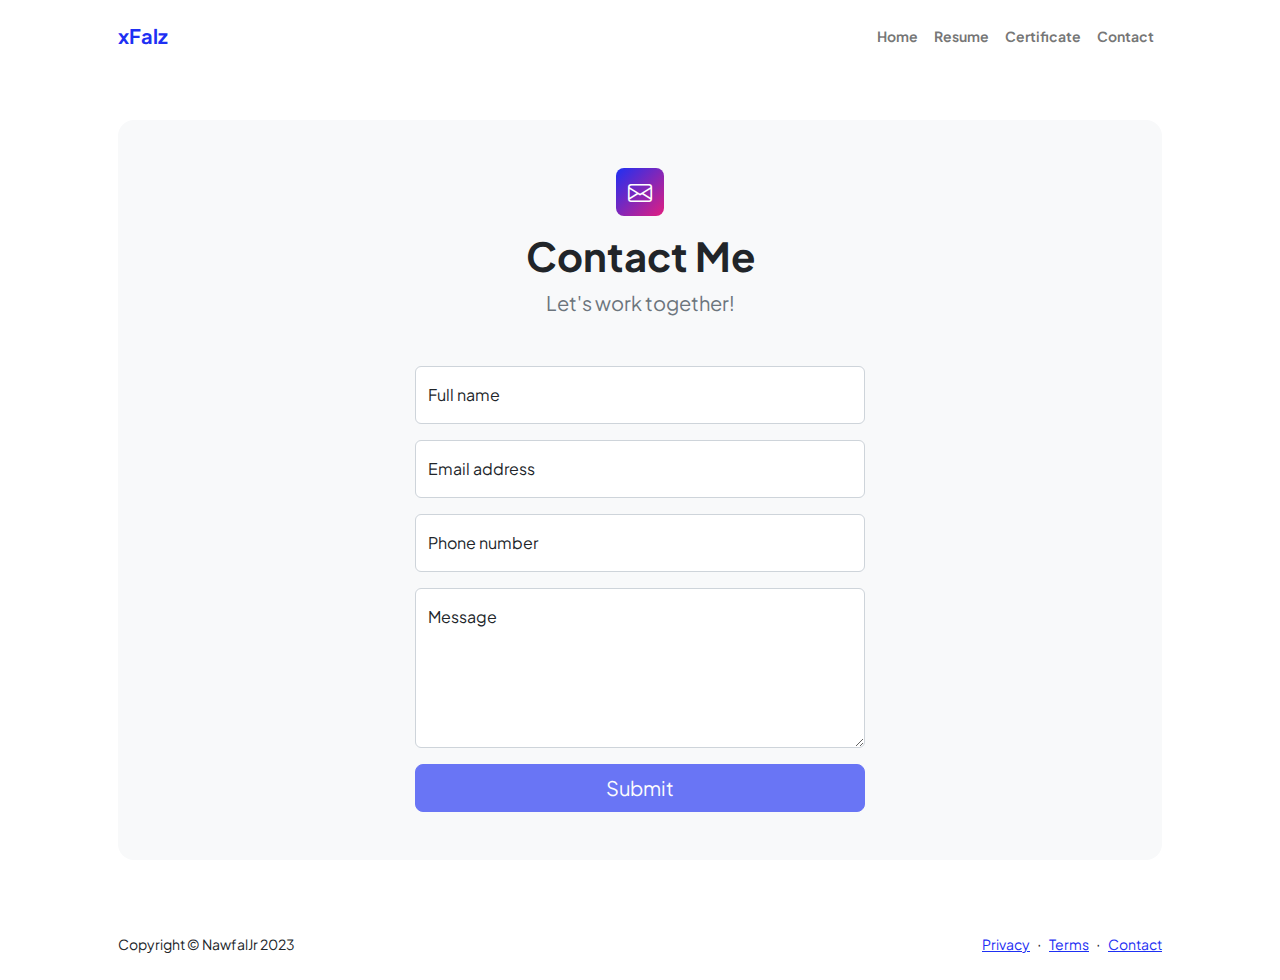
==== commit a1da9935: "Update contact.html" ====
--- a/contact.html
+++ b/contact.html
@@ -28,7 +28,7 @@
                         <ul class="navbar-nav ms-auto mb-2 mb-lg-0 small fw-bolder">
                             <li class="nav-item"><a class="nav-link" href="index.html">Home</a></li>
                             <li class="nav-item"><a class="nav-link" href="resume.html">Resume</a></li>
-                            <li class="nav-item"><a class="nav-link" href="projects.html">Projects</a></li>
+                            <li class="nav-item"><a class="nav-link" href="projects.html">Certificate</a></li>
                             <li class="nav-item"><a class="nav-link" href="contact.html">Contact</a></li>
                         </ul>
                     </div>
